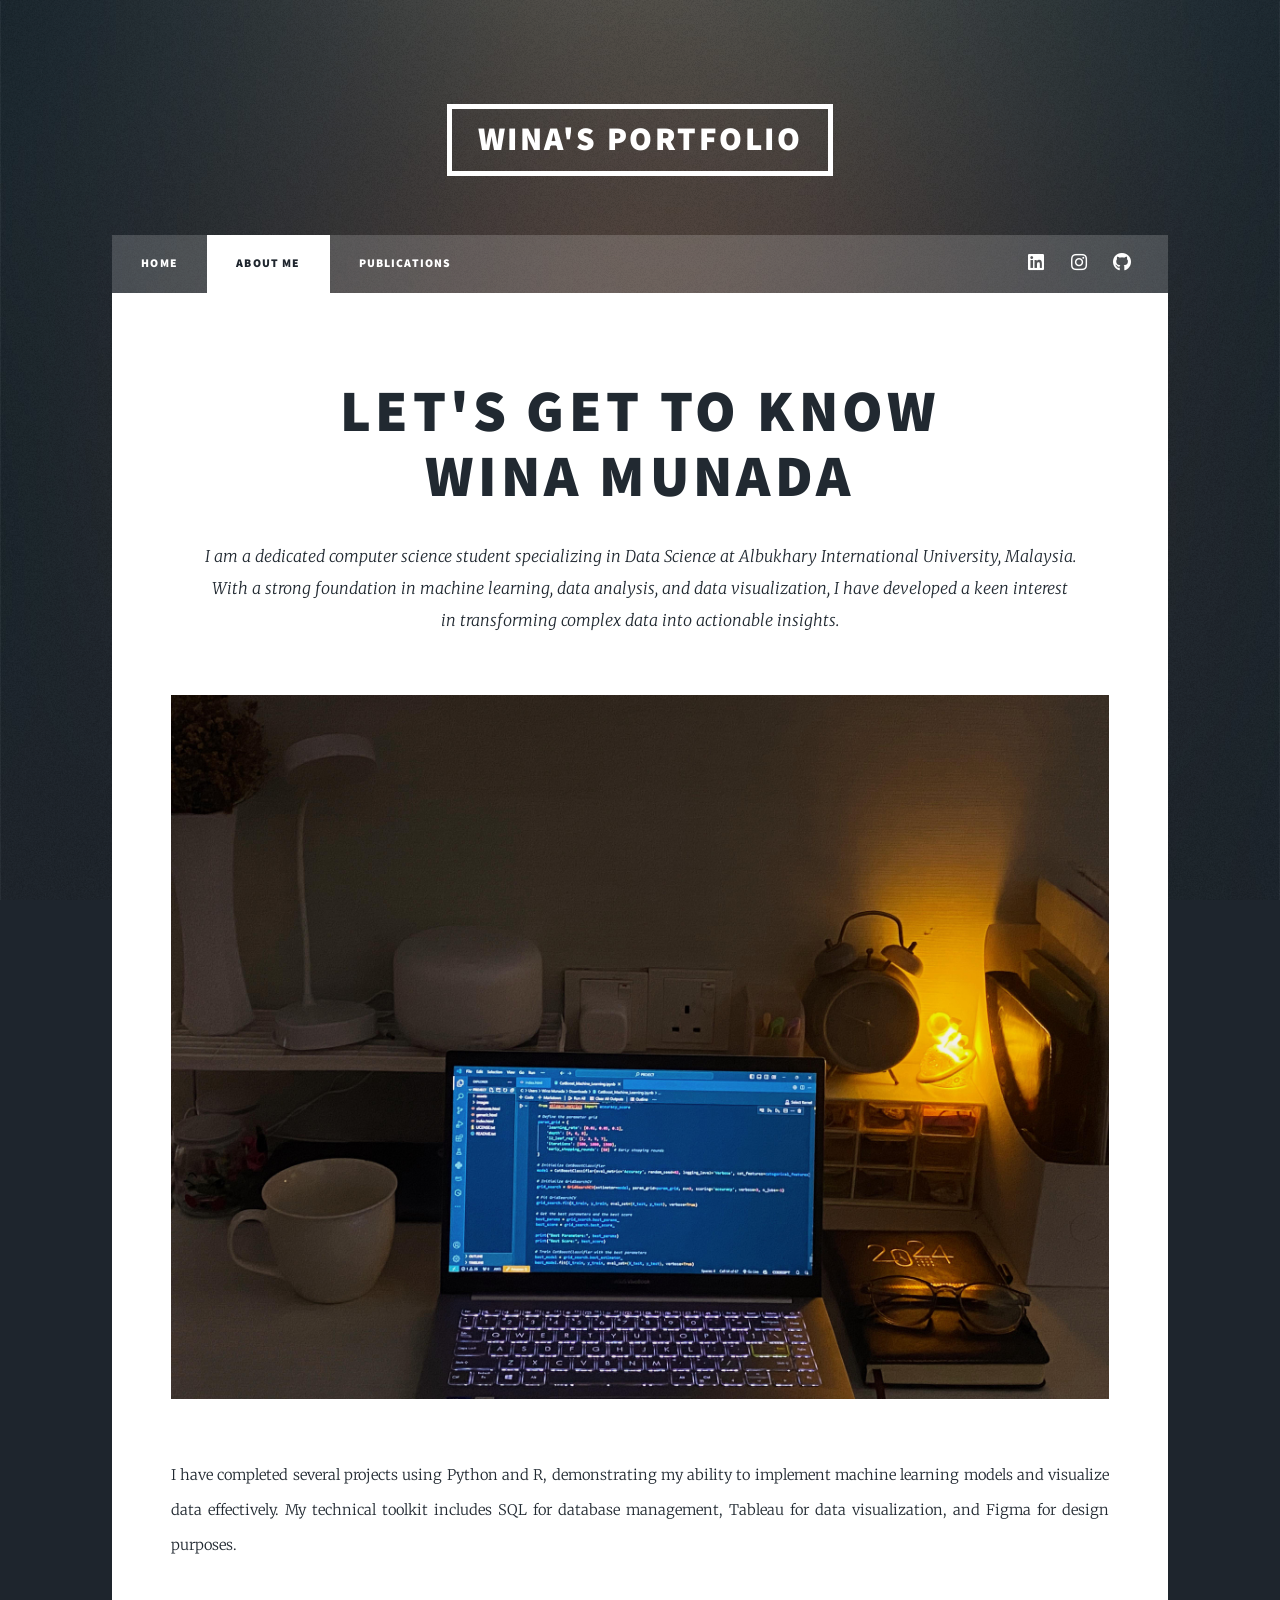
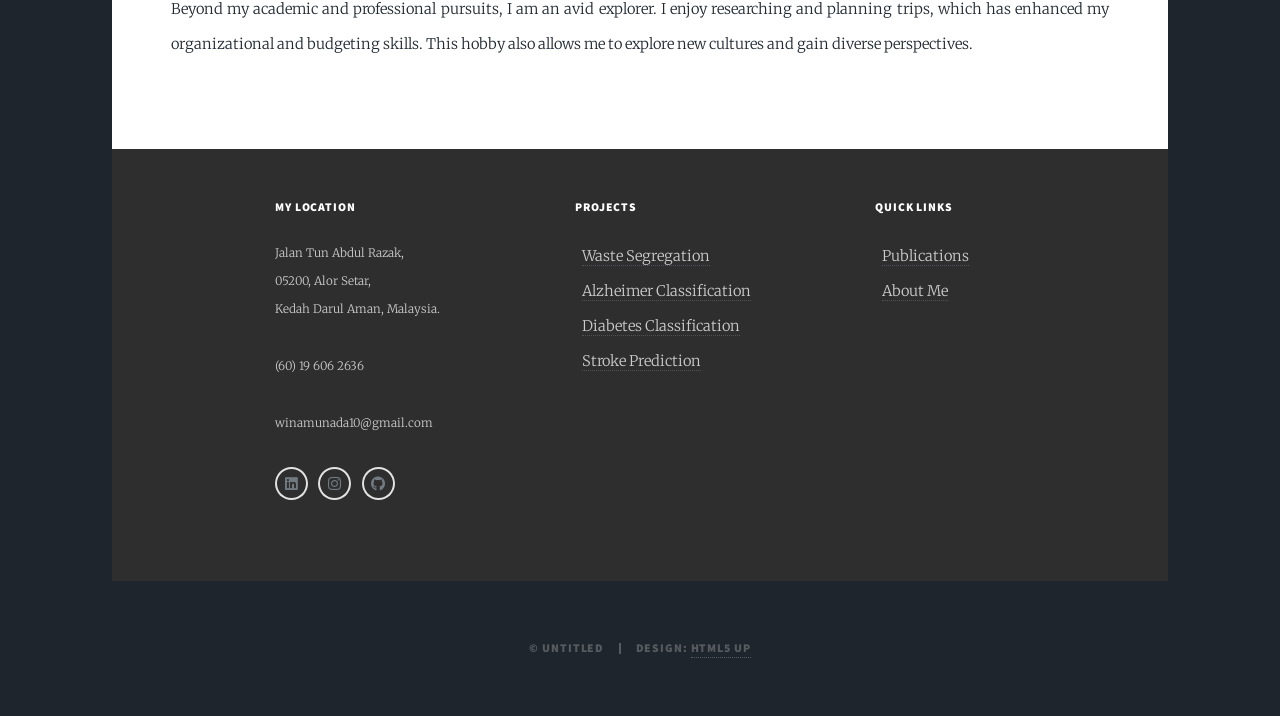
==== about.html @ b32bcfca "Update and rename generic.html to about.html" ====
<!DOCTYPE HTML>
<html>
	<head>
		<title>About Me - Wina's Portfolio</title>
		<meta charset="utf-8" />
		<meta name="viewport" content="width=device-width, initial-scale=1, user-scalable=no" />
		<link rel="stylesheet" href="assets/css/main.css" />
		<noscript><link rel="stylesheet" href="assets/css/noscript.css" /></noscript>
	</head>
	<body class="is-preload">

		<!-- Wrapper -->
			<div id="wrapper">

				<!-- Header -->
					<header id="header">
						<a href="index.html" class="logo">Wina's Portfolio</a>
					</header>

				<!-- Nav -->
					<nav id="nav">
						<ul class="links">
							<li><a href="index.html">Home</a></li>
							<li class="active"><a href="about.html">About Me</a></li>
							<li><a href="publications.html">Publications</a></li>
						</ul>
						<ul class="icons">
							<li><a href="https://www.linkedin.com/in/wina-munada/" class="icon brands fa-linkedin"><span class="label">LinkedIn</span></a></li>
							<li><a href="instagram.com/wina_munada" class="icon brands fa-instagram"><span class="label">Instagram</span></a></li>
							<li><a href="https://github.com/winamunada" class="icon brands fa-github"><span class="label">GitHub</span></a></li>
						</ul>
					</nav>

				<!-- Main -->
					<div id="main">

						<!-- Post -->
							<section class="post">
								<header class="major">
									<h1>Let's get to know<br />
									Wina Munada</h1>
									<p>I am a dedicated computer science student specializing in Data Science at Albukhary International University, Malaysia.<br />
										With a strong foundation in machine learning, data analysis, and data visualization, I have developed a keen interest <br />
										in transforming complex data into actionable insights.</p>
								</header>
								<div class="image main"><img src="images/pic01.jpg" alt="" /></div>
								<p>I have completed several projects using Python and R, demonstrating my ability to implement machine learning models and visualize data effectively. My technical toolkit includes SQL for database management, Tableau for data visualization, and Figma for design purposes.</p>
								<p>Beyond my academic and professional pursuits, I am an avid explorer. I enjoy researching and planning trips, which has enhanced my organizational and budgeting skills. This hobby also allows me to explore new cultures and gain diverse perspectives.</p>
							</section>

					</div>

				<!-- Footer -->
				<footer id="footer" style="background-color: #2E2E2E; color: #ccc; padding: 40px 20px;">
					<div style="display: flex; justify-content: space-between; flex-wrap: wrap; max-width: 1200px; margin: 0 auto;">
				
						<!-- Left Column -->
						<div style="flex: 1; min-width: 300px; padding: 10px;">
							<h3 style="color: #fff;">My Location</h3>
							<p>Jalan Tun Abdul Razak,<br>
							05200, Alor Setar,<br>
							Kedah Darul Aman, Malaysia.</p>
							<p><span style="display: flex; align-items: center;">(60) 19 606 2636</span></p>
							<p><span style="display: flex; align-items: center;">winamunada10@gmail.com</span></p>
							<div style="display: flex; gap: 10px; margin-top: 10px;">
								<ul class="icons alt">
									<li><a href="https://www.linkedin.com/in/wina-munada/" class="icon brands alt fa-linkedin"><span class="label">Facebook</span></a></li>
									<li><a href="https://instagram.com/wina_munada" class="icon brands alt fa-instagram"><span class="label">Instagram</span></a></li>
									<li><a href="https://github.com/winamunada" class="icon brands alt fa-github"><span class="label">GitHub</span></a></li>
								</ul>
							</div>
						</div>
				
						<!-- Middle Column -->
						<div style="flex: 1; min-width: 300px; padding: 10px;">
							<h3 style="color: #fff;">projects</h3>
							<ul style="list-style: none; padding: 0; margin: 0;">
								<li><a href="https://github.com/wnmnd/Waste-Segregation-Using-CNN" style="color: #ccc; text-decoration: none;">Waste Segregation</a></li>
								<li><a href="https://github.com/wnmnd/MRI-alzheimer-classification" style="color: #ccc; text-decoration: none;">Alzheimer Classification</a></li>
								<li><a href="https://github.com/wnmnd/diabetes-prediction-webapp" style="color: #ccc; text-decoration: none;">Diabetes Classification</a></li>
								<li><a href="https://github.com/winamunada/stroke-prediction/" style="color: #ccc; text-decoration: none;">Stroke Prediction</a></li>
							</ul>
						</div>
				
						<!-- Right Column -->
						<div style="flex: 1; min-width: 150px; padding: 10px;">
							<h3 style="color: #fff;">Quick Links</h3>
							<ul style="list-style: none; padding: 0; margin: 0;">
								<li><a href="publications.html" style="color: #ccc; text-decoration: none;">Publications</a></li>
								<li><a href="about.html" style="color: #ccc; text-decoration: none;">About Me</a></li>
							</ul>
						</div>
				
					</div>
				</footer>


				<!-- Copyright -->
					<div id="copyright">
						<ul><li>&copy; Untitled</li><li>Design: <a href="https://html5up.net">HTML5 UP</a></li></ul>
					</div>

			</div>

		<!-- Scripts -->
			<script src="assets/js/jquery.min.js"></script>
			<script src="assets/js/jquery.scrollex.min.js"></script>
			<script src="assets/js/jquery.scrolly.min.js"></script>
			<script src="assets/js/browser.min.js"></script>
			<script src="assets/js/breakpoints.min.js"></script>
			<script src="assets/js/util.js"></script>
			<script src="assets/js/main.js"></script>

	</body>
</html>
---- assets/css/main.css ----
@import url(fontawesome-all.min.css);
@import url("https://fonts.googleapis.com/css?family=Merriweather:300,700,300italic,700italic|Source+Sans+Pro:900");

/*
	Massively by HTML5 UP
	html5up.net | @ajlkn
	Free for personal and commercial use under the CCA 3.0 license (html5up.net/license)
*/

html, body, div, span, applet, object,
iframe, h1, h2, h3, h4, h5, h6, p, blockquote,
pre, a, abbr, acronym, address, big, cite,
code, del, dfn, em, img, ins, kbd, q, s, samp,
small, strike, strong, sub, sup, tt, var, b,
u, i, center, dl, dt, dd, ol, ul, li, fieldset,
form, label, legend, table, caption, tbody,
tfoot, thead, tr, th, td, article, aside,
canvas, details, embed, figure, figcaption,
footer, header, hgroup, menu, nav, output, ruby,
section, summary, time, mark, audio, video {
	margin: 0;
	padding: 0;
	border: 0;
	font-size: 100%;
	font: inherit;
	vertical-align: baseline;}

article, aside, details, figcaption, figure,
footer, header, hgroup, menu, nav, section {
	display: block;}

body {
	line-height: 1;
}

ol, ul {
	list-style: none;
}

blockquote, q {
	quotes: none;
}

	blockquote:before, blockquote:after, q:before, q:after {
		content: '';
		content: none;
	}

table {
	border-collapse: collapse;
	border-spacing: 0;
}

body {
	-webkit-text-size-adjust: none;
}

mark {
	background-color: transparent;
	color: inherit;
}

input::-moz-focus-inner {
	border: 0;
	padding: 0;
}

input, select, textarea {
	-moz-appearance: none;
	-webkit-appearance: none;
	-ms-appearance: none;
	appearance: none;
}

/* Basic */

	@-ms-viewport {
		width: device-width;
	}

	body {
		-ms-overflow-style: scrollbar;
	}

	@media screen and (max-width: 480px) {

		html, body {
			min-width: 320px;
		}

	}

	html {
		box-sizing: border-box;
	}

	*, *:before, *:after {
		box-sizing: inherit;
	}

	body {
		background-color: #1e252d;
	}

		body.is-preload *, body.is-preload *:before, body.is-preload *:after {
			-moz-animation: none !important;
			-webkit-animation: none !important;
			-ms-animation: none !important;
			animation: none !important;
			-moz-transition: none !important;
			-webkit-transition: none !important;
			-ms-transition: none !important;
			transition: none !important;
		}

/* Type */

	html {
		font-size: 16pt;
	}

		@media screen and (max-width: 1680px) {

			html {
				font-size: 12pt;
			}

		}

		@media screen and (max-width: 1280px) {

			html {
				font-size: 11pt;
			}

		}

		@media screen and (max-width: 360px) {

			html {
				font-size: 10pt;
			}

		}

	body {
		color: #212931;
	}

	body, input, select, textarea {
		font-family: "Merriweather", Georgia, serif;
		font-weight: 300;
		font-size: 1rem;
		line-height: 2.375;
	}

	a {
		-moz-transition: color 0.2s ease-in-out, background-color 0.2s ease-in-out, border-color 0.2s ease-in-out, box-shadow 0.2s ease-in-out;
		-webkit-transition: color 0.2s ease-in-out, background-color 0.2s ease-in-out, border-color 0.2s ease-in-out, box-shadow 0.2s ease-in-out;
		-ms-transition: color 0.2s ease-in-out, background-color 0.2s ease-in-out, border-color 0.2s ease-in-out, box-shadow 0.2s ease-in-out;
		transition: color 0.2s ease-in-out, background-color 0.2s ease-in-out, border-color 0.2s ease-in-out, box-shadow 0.2s ease-in-out;
		border-bottom: dotted 1px;
		text-decoration: none;
	}

		a:hover {
			border-bottom-color: transparent;
		}

	strong, b {
		font-weight: 600;
	}

	em, i {
		font-style: italic;
	}

	p {
		text-align: justify;
		margin: 0 0 2rem 0;
	}

	h1, h2, h3, h4, h5, h6 {
		font-family: "Source Sans Pro", Helvetica, sans-serif;
		font-weight: 900;
		line-height: 1.5;
		letter-spacing: 0.075em;
		text-transform: uppercase;
		margin: 0 0 1rem 0;
	}

		h1 a, h2 a, h3 a, h4 a, h5 a, h6 a {
			border-bottom: 0;
			color: inherit;
			text-decoration: none;
		}

	h1 {
		font-size: 4rem;
		line-height: 1.1;
		margin: 0 0 2rem 0;
	}

	h2 {
		font-size: 1.75rem;
		line-height: 1.3;
		margin: 0 0 1.5rem 0;
	}

	h3 {
		font-size: 1.25rem;
		margin: 0 0 1.5rem 0;
	}

	h4 {
		font-size: 1rem;
	}

	h5 {
		font-size: 0.9rem;
	}

	h6 {
		font-size: 0.8rem;
	}

	sub {
		font-size: 0.8rem;
		position: relative;
		top: 0.5rem;
	}

	sup {
		font-size: 0.8rem;
		position: relative;
		top: -0.5rem;
	}

	blockquote {
		border-left: solid 4px;
		font-style: italic;
		margin: 0 0 2rem 0;
		padding: 0.5rem 0 0.5rem 2rem;
	}

	code {
		border: solid 2px;
		font-family: "Courier New", monospace;
		font-size: 0.9rem;
		margin: 0 0.25rem;
		padding: 0.25rem 0.65rem;
	}

	pre {
		-webkit-overflow-scrolling: touch;
		font-family: "Courier New", monospace;
		font-size: 0.9rem;
		margin: 0 0 2rem 0;
	}

		pre code {
			display: block;
			line-height: 1.75;
			padding: 1rem 1.5rem;
			overflow-x: auto;
		}

	hr {
		border: 0;
		border-bottom: solid 2px;
		margin: 3rem 0;
	}

		hr.major {
			margin: 5rem 0;
		}

	.align-left {
		text-align: left;
	}

	.align-center {
		text-align: center;
	}

	.align-right {
		text-align: right;
	}

	input, select, textarea {
		color: #212931;
	}

	a {
		color: #212931;
		border-bottom-color: rgba(33, 41, 49, 0.5);
	}

		a:hover {
			border-bottom-color: transparent;
			color: #18bfef !important;
		}

	strong, b {
		color: #212931;
	}

	h1, h2, h3, h4, h5, h6 {
		color: #212931;
	}

	blockquote {
		border-left-color: #eeeeee;
	}

	code {
		background: rgba(220, 220, 220, 0.25);
		border-color: #eeeeee;
	}

	hr {
		border-bottom-color: #eeeeee;
	}

/* Row */

	.row {
		display: flex;
		flex-wrap: wrap;
		box-sizing: border-box;
		align-items: stretch;
	}

		.row > * {
			box-sizing: border-box;
		}

		.row.gtr-uniform > * > :last-child {
			margin-bottom: 0;
		}

		.row.aln-left {
			justify-content: flex-start;
		}

		.row.aln-center {
			justify-content: center;
		}

		.row.aln-right {
			justify-content: flex-end;
		}

		.row.aln-top {
			align-items: flex-start;
		}

		.row.aln-middle {
			align-items: center;
		}

		.row.aln-bottom {
			align-items: flex-end;
		}

		.row > .imp {
			order: -1;
		}

		.row > .col-1 {
			width: 8.33333%;
		}

		.row > .off-1 {
			margin-left: 8.33333%;
		}

		.row > .col-2 {
			width: 16.66667%;
		}

		.row > .off-2 {
			margin-left: 16.66667%;
		}

		.row > .col-3 {
			width: 25%;
		}

		.row > .off-3 {
			margin-left: 25%;
		}

		.row > .col-4 {
			width: 33.33333%;
		}

		.row > .off-4 {
			margin-left: 33.33333%;
		}

		.row > .col-5 {
			width: 41.66667%;
		}

		.row > .off-5 {
			margin-left: 41.66667%;
		}

		.row > .col-6 {
			width: 50%;
		}

		.row > .off-6 {
			margin-left: 50%;
		}

		.row > .col-7 {
			width: 58.33333%;
		}

		.row > .off-7 {
			margin-left: 58.33333%;
		}

		.row > .col-8 {
			width: 66.66667%;
		}

		.row > .off-8 {
			margin-left: 66.66667%;
		}

		.row > .col-9 {
			width: 75%;
		}

		.row > .off-9 {
			margin-left: 75%;
		}

		.row > .col-10 {
			width: 83.33333%;
		}

		.row > .off-10 {
			margin-left: 83.33333%;
		}

		.row > .col-11 {
			width: 91.66667%;
		}

		.row > .off-11 {
			margin-left: 91.66667%;
		}

		.row > .col-12 {
			width: 100%;
		}

		.row > .off-12 {
			margin-left: 100%;
		}

		.row.gtr-0 {
			margin-top: 0;
			margin-left: 0rem;
		}

			.row.gtr-0 > * {
				padding: 0 0 0 0rem;
			}

			.row.gtr-0.gtr-uniform {
				margin-top: 0rem;
			}

				.row.gtr-0.gtr-uniform > * {
					padding-top: 0rem;
				}

		.row.gtr-25 {
			margin-top: 0;
			margin-left: -0.375rem;
		}

			.row.gtr-25 > * {
				padding: 0 0 0 0.375rem;
			}

			.row.gtr-25.gtr-uniform {
				margin-top: -0.375rem;
			}

				.row.gtr-25.gtr-uniform > * {
					padding-top: 0.375rem;
				}

		.row.gtr-50 {
			margin-top: 0;
			margin-left: -0.75rem;
		}

			.row.gtr-50 > * {
				padding: 0 0 0 0.75rem;
			}

			.row.gtr-50.gtr-uniform {
				margin-top: -0.75rem;
			}

				.row.gtr-50.gtr-uniform > * {
					padding-top: 0.75rem;
				}

		.row {
			margin-top: 0;
			margin-left: -1.5rem;
		}

			.row > * {
				padding: 0 0 0 1.5rem;
			}

			.row.gtr-uniform {
				margin-top: -1.5rem;
			}

				.row.gtr-uniform > * {
					padding-top: 1.5rem;
				}

		.row.gtr-150 {
			margin-top: 0;
			margin-left: -2.25rem;
		}

			.row.gtr-150 > * {
				padding: 0 0 0 2.25rem;
			}

			.row.gtr-150.gtr-uniform {
				margin-top: -2.25rem;
			}

				.row.gtr-150.gtr-uniform > * {
					padding-top: 2.25rem;
				}

		.row.gtr-200 {
			margin-top: 0;
			margin-left: -3rem;
		}

			.row.gtr-200 > * {
				padding: 0 0 0 3rem;
			}

			.row.gtr-200.gtr-uniform {
				margin-top: -3rem;
			}

				.row.gtr-200.gtr-uniform > * {
					padding-top: 3rem;
				}

		@media screen and (max-width: 1680px) {

			.row {
				display: flex;
				flex-wrap: wrap;
				box-sizing: border-box;
				align-items: stretch;
			}

				.row > * {
					box-sizing: border-box;
				}

				.row.gtr-uniform > * > :last-child {
					margin-bottom: 0;
				}

				.row.aln-left {
					justify-content: flex-start;
				}

				.row.aln-center {
					justify-content: center;
				}

				.row.aln-right {
					justify-content: flex-end;
				}

				.row.aln-top {
					align-items: flex-start;
				}

				.row.aln-middle {
					align-items: center;
				}

				.row.aln-bottom {
					align-items: flex-end;
				}

				.row > .imp-xlarge {
					order: -1;
				}

				.row > .col-1-xlarge {
					width: 8.33333%;
				}

				.row > .off-1-xlarge {
					margin-left: 8.33333%;
				}

				.row > .col-2-xlarge {
					width: 16.66667%;
				}

				.row > .off-2-xlarge {
					margin-left: 16.66667%;
				}

				.row > .col-3-xlarge {
					width: 25%;
				}

				.row > .off-3-xlarge {
					margin-left: 25%;
				}

				.row > .col-4-xlarge {
					width: 33.33333%;
				}

				.row > .off-4-xlarge {
					margin-left: 33.33333%;
				}

				.row > .col-5-xlarge {
					width: 41.66667%;
				}

				.row > .off-5-xlarge {
					margin-left: 41.66667%;
				}

				.row > .col-6-xlarge {
					width: 50%;
				}

				.row > .off-6-xlarge {
					margin-left: 50%;
				}

				.row > .col-7-xlarge {
					width: 58.33333%;
				}

				.row > .off-7-xlarge {
					margin-left: 58.33333%;
				}

				.row > .col-8-xlarge {
					width: 66.66667%;
				}

				.row > .off-8-xlarge {
					margin-left: 66.66667%;
				}

				.row > .col-9-xlarge {
					width: 75%;
				}

				.row > .off-9-xlarge {
					margin-left: 75%;
				}

				.row > .col-10-xlarge {
					width: 83.33333%;
				}

				.row > .off-10-xlarge {
					margin-left: 83.33333%;
				}

				.row > .col-11-xlarge {
					width: 91.66667%;
				}

				.row > .off-11-xlarge {
					margin-left: 91.66667%;
				}

				.row > .col-12-xlarge {
					width: 100%;
				}

				.row > .off-12-xlarge {
					margin-left: 100%;
				}

				.row.gtr-0 {
					margin-top: 0;
					margin-left: 0rem;
				}

					.row.gtr-0 > * {
						padding: 0 0 0 0rem;
					}

					.row.gtr-0.gtr-uniform {
						margin-top: 0rem;
					}

						.row.gtr-0.gtr-uniform > * {
							padding-top: 0rem;
						}

				.row.gtr-25 {
					margin-top: 0;
					margin-left: -0.375rem;
				}

					.row.gtr-25 > * {
						padding: 0 0 0 0.375rem;
					}

					.row.gtr-25.gtr-uniform {
						margin-top: -0.375rem;
					}

						.row.gtr-25.gtr-uniform > * {
							padding-top: 0.375rem;
						}

				.row.gtr-50 {
					margin-top: 0;
					margin-left: -0.75rem;
				}

					.row.gtr-50 > * {
						padding: 0 0 0 0.75rem;
					}

					.row.gtr-50.gtr-uniform {
						margin-top: -0.75rem;
					}

						.row.gtr-50.gtr-uniform > * {
							padding-top: 0.75rem;
						}

				.row {
					margin-top: 0;
					margin-left: -1.5rem;
				}

					.row > * {
						padding: 0 0 0 1.5rem;
					}

					.row.gtr-uniform {
						margin-top: -1.5rem;
					}

						.row.gtr-uniform > * {
							padding-top: 1.5rem;
						}

				.row.gtr-150 {
					margin-top: 0;
					margin-left: -2.25rem;
				}

					.row.gtr-150 > * {
						padding: 0 0 0 2.25rem;
					}

					.row.gtr-150.gtr-uniform {
						margin-top: -2.25rem;
					}

						.row.gtr-150.gtr-uniform > * {
							padding-top: 2.25rem;
						}

				.row.gtr-200 {
					margin-top: 0;
					margin-left: -3rem;
				}

					.row.gtr-200 > * {
						padding: 0 0 0 3rem;
					}

					.row.gtr-200.gtr-uniform {
						margin-top: -3rem;
					}

						.row.gtr-200.gtr-uniform > * {
							padding-top: 3rem;
						}

		}

		@media screen and (max-width: 1280px) {

			.row {
				display: flex;
				flex-wrap: wrap;
				box-sizing: border-box;
				align-items: stretch;
			}

				.row > * {
					box-sizing: border-box;
				}

				.row.gtr-uniform > * > :last-child {
					margin-bottom: 0;
				}

				.row.aln-left {
					justify-content: flex-start;
				}

				.row.aln-center {
					justify-content: center;
				}

				.row.aln-right {
					justify-content: flex-end;
				}

				.row.aln-top {
					align-items: flex-start;
				}

				.row.aln-middle {
					align-items: center;
				}

				.row.aln-bottom {
					align-items: flex-end;
				}

				.row > .imp-large {
					order: -1;
				}

				.row > .col-1-large {
					width: 8.33333%;
				}

				.row > .off-1-large {
					margin-left: 8.33333%;
				}

				.row > .col-2-large {
					width: 16.66667%;
				}

				.row > .off-2-large {
					margin-left: 16.66667%;
				}

				.row > .col-3-large {
					width: 25%;
				}

				.row > .off-3-large {
					margin-left: 25%;
				}

				.row > .col-4-large {
					width: 33.33333%;
				}

				.row > .off-4-large {
					margin-left: 33.33333%;
				}

				.row > .col-5-large {
					width: 41.66667%;
				}

				.row > .off-5-large {
					margin-left: 41.66667%;
				}

				.row > .col-6-large {
					width: 50%;
				}

				.row > .off-6-large {
					margin-left: 50%;
				}

				.row > .col-7-large {
					width: 58.33333%;
				}

				.row > .off-7-large {
					margin-left: 58.33333%;
				}

				.row > .col-8-large {
					width: 66.66667%;
				}

				.row > .off-8-large {
					margin-left: 66.66667%;
				}

				.row > .col-9-large {
					width: 75%;
				}

				.row > .off-9-large {
					margin-left: 75%;
				}

				.row > .col-10-large {
					width: 83.33333%;
				}

				.row > .off-10-large {
					margin-left: 83.33333%;
				}

				.row > .col-11-large {
					width: 91.66667%;
				}

				.row > .off-11-large {
					margin-left: 91.66667%;
				}

				.row > .col-12-large {
					width: 100%;
				}

				.row > .off-12-large {
					margin-left: 100%;
				}

				.row.gtr-0 {
					margin-top: 0;
					margin-left: 0rem;
				}

					.row.gtr-0 > * {
						padding: 0 0 0 0rem;
					}

					.row.gtr-0.gtr-uniform {
						margin-top: 0rem;
					}

						.row.gtr-0.gtr-uniform > * {
							padding-top: 0rem;
						}

				.row.gtr-25 {
					margin-top: 0;
					margin-left: -0.375rem;
				}

					.row.gtr-25 > * {
						padding: 0 0 0 0.375rem;
					}

					.row.gtr-25.gtr-uniform {
						margin-top: -0.375rem;
					}

						.row.gtr-25.gtr-uniform > * {
							padding-top: 0.375rem;
						}

				.row.gtr-50 {
					margin-top: 0;
					margin-left: -0.75rem;
				}

					.row.gtr-50 > * {
						padding: 0 0 0 0.75rem;
					}

					.row.gtr-50.gtr-uniform {
						margin-top: -0.75rem;
					}

						.row.gtr-50.gtr-uniform > * {
							padding-top: 0.75rem;
						}

				.row {
					margin-top: 0;
					margin-left: -1.5rem;
				}

					.row > * {
						padding: 0 0 0 1.5rem;
					}

					.row.gtr-uniform {
						margin-top: -1.5rem;
					}

						.row.gtr-uniform > * {
							padding-top: 1.5rem;
						}

				.row.gtr-150 {
					margin-top: 0;
					margin-left: -2.25rem;
				}

					.row.gtr-150 > * {
						padding: 0 0 0 2.25rem;
					}

					.row.gtr-150.gtr-uniform {
						margin-top: -2.25rem;
					}

						.row.gtr-150.gtr-uniform > * {
							padding-top: 2.25rem;
						}

				.row.gtr-200 {
					margin-top: 0;
					margin-left: -3rem;
				}

					.row.gtr-200 > * {
						padding: 0 0 0 3rem;
					}

					.row.gtr-200.gtr-uniform {
						margin-top: -3rem;
					}

						.row.gtr-200.gtr-uniform > * {
							padding-top: 3rem;
						}

		}

		@media screen and (max-width: 980px) {

			.row {
				display: flex;
				flex-wrap: wrap;
				box-sizing: border-box;
				align-items: stretch;
			}

				.row > * {
					box-sizing: border-box;
				}

				.row.gtr-uniform > * > :last-child {
					margin-bottom: 0;
				}

				.row.aln-left {
					justify-content: flex-start;
				}

				.row.aln-center {
					justify-content: center;
				}

				.row.aln-right {
					justify-content: flex-end;
				}

				.row.aln-top {
					align-items: flex-start;
				}

				.row.aln-middle {
					align-items: center;
				}

				.row.aln-bottom {
					align-items: flex-end;
				}

				.row > .imp-medium {
					order: -1;
				}

				.row > .col-1-medium {
					width: 8.33333%;
				}

				.row > .off-1-medium {
					margin-left: 8.33333%;
				}

				.row > .col-2-medium {
					width: 16.66667%;
				}

				.row > .off-2-medium {
					margin-left: 16.66667%;
				}

				.row > .col-3-medium {
					width: 25%;
				}

				.row > .off-3-medium {
					margin-left: 25%;
				}

				.row > .col-4-medium {
					width: 33.33333%;
				}

				.row > .off-4-medium {
					margin-left: 33.33333%;
				}

				.row > .col-5-medium {
					width: 41.66667%;
				}

				.row > .off-5-medium {
					margin-left: 41.66667%;
				}

				.row > .col-6-medium {
					width: 50%;
				}

				.row > .off-6-medium {
					margin-left: 50%;
				}

				.row > .col-7-medium {
					width: 58.33333%;
				}

				.row > .off-7-medium {
					margin-left: 58.33333%;
				}

				.row > .col-8-medium {
					width: 66.66667%;
				}

				.row > .off-8-medium {
					margin-left: 66.66667%;
				}

				.row > .col-9-medium {
					width: 75%;
				}

				.row > .off-9-medium {
					margin-left: 75%;
				}

				.row > .col-10-medium {
					width: 83.33333%;
				}

				.row > .off-10-medium {
					margin-left: 83.33333%;
				}

				.row > .col-11-medium {
					width: 91.66667%;
				}

				.row > .off-11-medium {
					margin-left: 91.66667%;
				}

				.row > .col-12-medium {
					width: 100%;
				}

				.row > .off-12-medium {
					margin-left: 100%;
				}

				.row.gtr-0 {
					margin-top: 0;
					margin-left: 0rem;
				}

					.row.gtr-0 > * {
						padding: 0 0 0 0rem;
					}

					.row.gtr-0.gtr-uniform {
						margin-top: 0rem;
					}

						.row.gtr-0.gtr-uniform > * {
							padding-top: 0rem;
						}

				.row.gtr-25 {
					margin-top: 0;
					margin-left: -0.375rem;
				}

					.row.gtr-25 > * {
						padding: 0 0 0 0.375rem;
					}

					.row.gtr-25.gtr-uniform {
						margin-top: -0.375rem;
					}

						.row.gtr-25.gtr-uniform > * {
							padding-top: 0.375rem;
						}

				.row.gtr-50 {
					margin-top: 0;
					margin-left: -0.75rem;
				}

					.row.gtr-50 > * {
						padding: 0 0 0 0.75rem;
					}

					.row.gtr-50.gtr-uniform {
						margin-top: -0.75rem;
					}

						.row.gtr-50.gtr-uniform > * {
							padding-top: 0.75rem;
						}

				.row {
					margin-top: 0;
					margin-left: -1.5rem;
				}

					.row > * {
						padding: 0 0 0 1.5rem;
					}

					.row.gtr-uniform {
						margin-top: -1.5rem;
					}

						.row.gtr-uniform > * {
							padding-top: 1.5rem;
						}

				.row.gtr-150 {
					margin-top: 0;
					margin-left: -2.25rem;
				}

					.row.gtr-150 > * {
						padding: 0 0 0 2.25rem;
					}

					.row.gtr-150.gtr-uniform {
						margin-top: -2.25rem;
					}

						.row.gtr-150.gtr-uniform > * {
							padding-top: 2.25rem;
						}

				.row.gtr-200 {
					margin-top: 0;
					margin-left: -3rem;
				}

					.row.gtr-200 > * {
						padding: 0 0 0 3rem;
					}

					.row.gtr-200.gtr-uniform {
						margin-top: -3rem;
					}

						.row.gtr-200.gtr-uniform > * {
							padding-top: 3rem;
						}

		}

		@media screen and (max-width: 736px) {

			.row {
				display: flex;
				flex-wrap: wrap;
				box-sizing: border-box;
				align-items: stretch;
			}

				.row > * {
					box-sizing: border-box;
				}

				.row.gtr-uniform > * > :last-child {
					margin-bottom: 0;
				}

				.row.aln-left {
					justify-content: flex-start;
				}

				.row.aln-center {
					justify-content: center;
				}

				.row.aln-right {
					justify-content: flex-end;
				}

				.row.aln-top {
					align-items: flex-start;
				}

				.row.aln-middle {
					align-items: center;
				}

				.row.aln-bottom {
					align-items: flex-end;
				}

				.row > .imp-small {
					order: -1;
				}

				.row > .col-1-small {
					width: 8.33333%;
				}

				.row > .off-1-small {
					margin-left: 8.33333%;
				}

				.row > .col-2-small {
					width: 16.66667%;
				}

				.row > .off-2-small {
					margin-left: 16.66667%;
				}

				.row > .col-3-small {
					width: 25%;
				}

				.row > .off-3-small {
					margin-left: 25%;
				}

				.row > .col-4-small {
					width: 33.33333%;
				}

				.row > .off-4-small {
					margin-left: 33.33333%;
				}

				.row > .col-5-small {
					width: 41.66667%;
				}

				.row > .off-5-small {
					margin-left: 41.66667%;
				}

				.row > .col-6-small {
					width: 50%;
				}

				.row > .off-6-small {
					margin-left: 50%;
				}

				.row > .col-7-small {
					width: 58.33333%;
				}

				.row > .off-7-small {
					margin-left: 58.33333%;
				}

				.row > .col-8-small {
					width: 66.66667%;
				}

				.row > .off-8-small {
					margin-left: 66.66667%;
				}

				.row > .col-9-small {
					width: 75%;
				}

				.row > .off-9-small {
					margin-left: 75%;
				}

				.row > .col-10-small {
					width: 83.33333%;
				}

				.row > .off-10-small {
					margin-left: 83.33333%;
				}

				.row > .col-11-small {
					width: 91.66667%;
				}

				.row > .off-11-small {
					margin-left: 91.66667%;
				}

				.row > .col-12-small {
					width: 100%;
				}

				.row > .off-12-small {
					margin-left: 100%;
				}

				.row.gtr-0 {
					margin-top: 0;
					margin-left: 0rem;
				}

					.row.gtr-0 > * {
						padding: 0 0 0 0rem;
					}

					.row.gtr-0.gtr-uniform {
						margin-top: 0rem;
					}

						.row.gtr-0.gtr-uniform > * {
							padding-top: 0rem;
						}

				.row.gtr-25 {
					margin-top: 0;
					margin-left: -0.375rem;
				}

					.row.gtr-25 > * {
						padding: 0 0 0 0.375rem;
					}

					.row.gtr-25.gtr-uniform {
						margin-top: -0.375rem;
					}

						.row.gtr-25.gtr-uniform > * {
							padding-top: 0.375rem;
						}

				.row.gtr-50 {
					margin-top: 0;
					margin-left: -0.75rem;
				}

					.row.gtr-50 > * {
						padding: 0 0 0 0.75rem;
					}

					.row.gtr-50.gtr-uniform {
						margin-top: -0.75rem;
					}

						.row.gtr-50.gtr-uniform > * {
							padding-top: 0.75rem;
						}

				.row {
					margin-top: 0;
					margin-left: -1.5rem;
				}

					.row > * {
						padding: 0 0 0 1.5rem;
					}

					.row.gtr-uniform {
						margin-top: -1.5rem;
					}

						.row.gtr-uniform > * {
							padding-top: 1.5rem;
						}

				.row.gtr-150 {
					margin-top: 0;
					margin-left: -2.25rem;
				}

					.row.gtr-150 > * {
						padding: 0 0 0 2.25rem;
					}

					.row.gtr-150.gtr-uniform {
						margin-top: -2.25rem;
					}

						.row.gtr-150.gtr-uniform > * {
							padding-top: 2.25rem;
						}

				.row.gtr-200 {
					margin-top: 0;
					margin-left: -3rem;
				}

					.row.gtr-200 > * {
						padding: 0 0 0 3rem;
					}

					.row.gtr-200.gtr-uniform {
						margin-top: -3rem;
					}

						.row.gtr-200.gtr-uniform > * {
							padding-top: 3rem;
						}

		}

		@media screen and (max-width: 480px) {

			.row {
				display: flex;
				flex-wrap: wrap;
				box-sizing: border-box;
				align-items: stretch;
			}

				.row > * {
					box-sizing: border-box;
				}

				.row.gtr-uniform > * > :last-child {
					margin-bottom: 0;
				}

				.row.aln-left {
					justify-content: flex-start;
				}

				.row.aln-center {
					justify-content: center;
				}

				.row.aln-right {
					justify-content: flex-end;
				}

				.row.aln-top {
					align-items: flex-start;
				}

				.row.aln-middle {
					align-items: center;
				}

				.row.aln-bottom {
					align-items: flex-end;
				}

				.row > .imp-xsmall {
					order: -1;
				}

				.row > .col-1-xsmall {
					width: 8.33333%;
				}

				.row > .off-1-xsmall {
					margin-left: 8.33333%;
				}

				.row > .col-2-xsmall {
					width: 16.66667%;
				}

				.row > .off-2-xsmall {
					margin-left: 16.66667%;
				}

				.row > .col-3-xsmall {
					width: 25%;
				}

				.row > .off-3-xsmall {
					margin-left: 25%;
				}

				.row > .col-4-xsmall {
					width: 33.33333%;
				}

				.row > .off-4-xsmall {
					margin-left: 33.33333%;
				}

				.row > .col-5-xsmall {
					width: 41.66667%;
				}

				.row > .off-5-xsmall {
					margin-left: 41.66667%;
				}

				.row > .col-6-xsmall {
					width: 50%;
				}

				.row > .off-6-xsmall {
					margin-left: 50%;
				}

				.row > .col-7-xsmall {
					width: 58.33333%;
				}

				.row > .off-7-xsmall {
					margin-left: 58.33333%;
				}

				.row > .col-8-xsmall {
					width: 66.66667%;
				}

				.row > .off-8-xsmall {
					margin-left: 66.66667%;
				}

				.row > .col-9-xsmall {
					width: 75%;
				}

				.row > .off-9-xsmall {
					margin-left: 75%;
				}

				.row > .col-10-xsmall {
					width: 83.33333%;
				}

				.row > .off-10-xsmall {
					margin-left: 83.33333%;
				}

				.row > .col-11-xsmall {
					width: 91.66667%;
				}

				.row > .off-11-xsmall {
					margin-left: 91.66667%;
				}

				.row > .col-12-xsmall {
					width: 100%;
				}

				.row > .off-12-xsmall {
					margin-left: 100%;
				}

				.row.gtr-0 {
					margin-top: 0;
					margin-left: 0rem;
				}

					.row.gtr-0 > * {
						padding: 0 0 0 0rem;
					}

					.row.gtr-0.gtr-uniform {
						margin-top: 0rem;
					}

						.row.gtr-0.gtr-uniform > * {
							padding-top: 0rem;
						}

				.row.gtr-25 {
					margin-top: 0;
					margin-left: -0.375rem;
				}

					.row.gtr-25 > * {
						padding: 0 0 0 0.375rem;
					}

					.row.gtr-25.gtr-uniform {
						margin-top: -0.375rem;
					}

						.row.gtr-25.gtr-uniform > * {
							padding-top: 0.375rem;
						}

				.row.gtr-50 {
					margin-top: 0;
					margin-left: -0.75rem;
				}

					.row.gtr-50 > * {
						padding: 0 0 0 0.75rem;
					}

					.row.gtr-50.gtr-uniform {
						margin-top: -0.75rem;
					}

						.row.gtr-50.gtr-uniform > * {
							padding-top: 0.75rem;
						}

				.row {
					margin-top: 0;
					margin-left: -1.5rem;
				}

					.row > * {
						padding: 0 0 0 1.5rem;
					}

					.row.gtr-uniform {
						margin-top: -1.5rem;
					}

						.row.gtr-uniform > * {
							padding-top: 1.5rem;
						}

				.row.gtr-150 {
					margin-top: 0;
					margin-left: -2.25rem;
				}

					.row.gtr-150 > * {
						padding: 0 0 0 2.25rem;
					}

					.row.gtr-150.gtr-uniform {
						margin-top: -2.25rem;
					}

						.row.gtr-150.gtr-uniform > * {
							padding-top: 2.25rem;
						}

				.row.gtr-200 {
					margin-top: 0;
					margin-left: -3rem;
				}

					.row.gtr-200 > * {
						padding: 0 0 0 3rem;
					}

					.row.gtr-200.gtr-uniform {
						margin-top: -3rem;
					}

						.row.gtr-200.gtr-uniform > * {
							padding-top: 3rem;
						}

		}

		@media screen and (max-width: 360px) {

			.row {
				display: flex;
				flex-wrap: wrap;
				box-sizing: border-box;
				align-items: stretch;
			}

				.row > * {
					box-sizing: border-box;
				}

				.row.gtr-uniform > * > :last-child {
					margin-bottom: 0;
				}

				.row.aln-left {
					justify-content: flex-start;
				}

				.row.aln-center {
					justify-content: center;
				}

				.row.aln-right {
					justify-content: flex-end;
				}

				.row.aln-top {
					align-items: flex-start;
				}

				.row.aln-middle {
					align-items: center;
				}

				.row.aln-bottom {
					align-items: flex-end;
				}

				.row > .imp-xxsmall {
					order: -1;
				}

				.row > .col-1-xxsmall {
					width: 8.33333%;
				}

				.row > .off-1-xxsmall {
					margin-left: 8.33333%;
				}

				.row > .col-2-xxsmall {
					width: 16.66667%;
				}

				.row > .off-2-xxsmall {
					margin-left: 16.66667%;
				}

				.row > .col-3-xxsmall {
					width: 25%;
				}

				.row > .off-3-xxsmall {
					margin-left: 25%;
				}

				.row > .col-4-xxsmall {
					width: 33.33333%;
				}

				.row > .off-4-xxsmall {
					margin-left: 33.33333%;
				}

				.row > .col-5-xxsmall {
					width: 41.66667%;
				}

				.row > .off-5-xxsmall {
					margin-left: 41.66667%;
				}

				.row > .col-6-xxsmall {
					width: 50%;
				}

				.row > .off-6-xxsmall {
					margin-left: 50%;
				}

				.row > .col-7-xxsmall {
					width: 58.33333%;
				}

				.row > .off-7-xxsmall {
					margin-left: 58.33333%;
				}

				.row > .col-8-xxsmall {
					width: 66.66667%;
				}

				.row > .off-8-xxsmall {
					margin-left: 66.66667%;
				}

				.row > .col-9-xxsmall {
					width: 75%;
				}

				.row > .off-9-xxsmall {
					margin-left: 75%;
				}

				.row > .col-10-xxsmall {
					width: 83.33333%;
				}

				.row > .off-10-xxsmall {
					margin-left: 83.33333%;
				}

				.row > .col-11-xxsmall {
					width: 91.66667%;
				}

				.row > .off-11-xxsmall {
					margin-left: 91.66667%;
				}

				.row > .col-12-xxsmall {
					width: 100%;
				}

				.row > .off-12-xxsmall {
					margin-left: 100%;
				}

				.row.gtr-0 {
					margin-top: 0;
					margin-left: 0rem;
				}

					.row.gtr-0 > * {
						padding: 0 0 0 0rem;
					}

					.row.gtr-0.gtr-uniform {
						margin-top: 0rem;
					}

						.row.gtr-0.gtr-uniform > * {
							padding-top: 0rem;
						}

				.row.gtr-25 {
					margin-top: 0;
					margin-left: -0.375rem;
				}

					.row.gtr-25 > * {
						padding: 0 0 0 0.375rem;
					}

					.row.gtr-25.gtr-uniform {
						margin-top: -0.375rem;
					}

						.row.gtr-25.gtr-uniform > * {
							padding-top: 0.375rem;
						}

				.row.gtr-50 {
					margin-top: 0;
					margin-left: -0.75rem;
				}

					.row.gtr-50 > * {
						padding: 0 0 0 0.75rem;
					}

					.row.gtr-50.gtr-uniform {
						margin-top: -0.75rem;
					}

						.row.gtr-50.gtr-uniform > * {
							padding-top: 0.75rem;
						}

				.row {
					margin-top: 0;
					margin-left: -1.5rem;
				}

					.row > * {
						padding: 0 0 0 1.5rem;
					}

					.row.gtr-uniform {
						margin-top: -1.5rem;
					}

						.row.gtr-uniform > * {
							padding-top: 1.5rem;
						}

				.row.gtr-150 {
					margin-top: 0;
					margin-left: -2.25rem;
				}

					.row.gtr-150 > * {
						padding: 0 0 0 2.25rem;
					}

					.row.gtr-150.gtr-uniform {
						margin-top: -2.25rem;
					}

						.row.gtr-150.gtr-uniform > * {
							padding-top: 2.25rem;
						}

				.row.gtr-200 {
					margin-top: 0;
					margin-left: -3rem;
				}

					.row.gtr-200 > * {
						padding: 0 0 0 3rem;
					}

					.row.gtr-200.gtr-uniform {
						margin-top: -3rem;
					}

						.row.gtr-200.gtr-uniform > * {
							padding-top: 3rem;
						}

		}

/* Box */

	.box {
		border: solid 2px;
		margin-bottom: 2rem;
		padding: 1.5rem;
	}

		.box > :last-child,
		.box > :last-child > :last-child,
		.box > :last-child > :last-child > :last-child {
			margin-bottom: 0;
		}

		.box.alt {
			border: 0;
			border-radius: 0;
			padding: 0;
		}

	.box {
		border-color: #eeeeee;
	}

/* Button */

	input[type="submit"],
	input[type="reset"],
	input[type="button"],
	button,
	.button {
		-moz-appearance: none;
		-webkit-appearance: none;
		-ms-appearance: none;
		appearance: none;
		-moz-transition: background-color 0.2s ease-in-out, box-shadow 0.2s ease-in-out, color 0.2s ease-in-out;
		-webkit-transition: background-color 0.2s ease-in-out, box-shadow 0.2s ease-in-out, color 0.2s ease-in-out;
		-ms-transition: background-color 0.2s ease-in-out, box-shadow 0.2s ease-in-out, color 0.2s ease-in-out;
		transition: background-color 0.2s ease-in-out, box-shadow 0.2s ease-in-out, color 0.2s ease-in-out;
		border: 0;
		border-radius: 0;
		cursor: pointer;
		display: inline-block;
		font-family: "Source Sans Pro", Helvetica, sans-serif;
		font-size: 0.8rem;
		font-weight: 900;
		letter-spacing: 0.075em;
		height: 3rem;
		line-height: 3rem;
		padding: 0 2rem;
		text-align: center;
		text-decoration: none;
		text-transform: uppercase;
		white-space: nowrap;
	}

		input[type="submit"].icon:before,
		input[type="reset"].icon:before,
		input[type="button"].icon:before,
		button.icon:before,
		.button.icon:before {
			margin-right: 0.5rem;
		}

		input[type="submit"].icon.solo,
		input[type="reset"].icon.solo,
		input[type="button"].icon.solo,
		button.icon.solo,
		.button.icon.solo {
			position: relative;
			width: 4rem;
			height: 4rem;
			line-height: 4rem;
			border-radius: 4rem;
			text-indent: 4rem;
			overflow: hidden;
			padding: 0;
			white-space: nowrap;
		}

			input[type="submit"].icon.solo:before,
			input[type="reset"].icon.solo:before,
			input[type="button"].icon.solo:before,
			button.icon.solo:before,
			.button.icon.solo:before {
				position: absolute;
				display: block;
				top: 0;
				left: 0;
				width: inherit;
				height: inherit;
				line-height: inherit;
				font-size: 1.25rem;
				margin-right: 0;
				text-align: center;
				text-indent: 0;
			}

		input[type="submit"].fit,
		input[type="reset"].fit,
		input[type="button"].fit,
		button.fit,
		.button.fit {
			width: 100%;
		}

		input[type="submit"].small,
		input[type="reset"].small,
		input[type="button"].small,
		button.small,
		.button.small {
			font-size: 0.7rem;
			height: 2.5rem;
			line-height: 2.5rem;
			padding: 0 1.5rem;
		}

		input[type="submit"].large,
		input[type="reset"].large,
		input[type="button"].large,
		button.large,
		.button.large {
			font-size: 0.9rem;
			height: 3.5rem;
			line-height: 3.5rem;
			padding: 0 2.75rem;
		}

		@media screen and (max-width: 980px) {

			input[type="submit"],
			input[type="reset"],
			input[type="button"],
			button,
			.button {
				font-size: 0.9rem;
				height: 3.25rem;
				line-height: 3.25rem;
			}

				input[type="submit"].large,
				input[type="reset"].large,
				input[type="button"].large,
				button.large,
				.button.large {
					font-size: 1rem;
					height: 3.75rem;
					line-height: 3.75rem;
				}

		}

		input[type="submit"].disabled, input[type="submit"]:disabled,
		input[type="reset"].disabled,
		input[type="reset"]:disabled,
		input[type="button"].disabled,
		input[type="button"]:disabled,
		button.disabled,
		button:disabled,
		.button.disabled,
		.button:disabled {
			pointer-events: none;
			opacity: 0.25;
		}

	input[type="submit"],
	input[type="reset"],
	input[type="button"],
	button,
	.button {
		background-color: transparent;
		box-shadow: inset 0 0 0 2px #212931;
		color: #212931 !important;
	}

		input[type="submit"]:hover,
		input[type="reset"]:hover,
		input[type="button"]:hover,
		button:hover,
		.button:hover {
			box-shadow: inset 0 0 0 2px #18bfef;
			color: #18bfef !important;
		}

		input[type="submit"].primary,
		input[type="reset"].primary,
		input[type="button"].primary,
		button.primary,
		.button.primary {
			background-color: #212931;
			box-shadow: none;
			color: #ffffff !important;
		}

			input[type="submit"].primary:hover,
			input[type="reset"].primary:hover,
			input[type="button"].primary:hover,
			button.primary:hover,
			.button.primary:hover {
				background-color: #18bfef;
			}

/* Form */

	form {
		margin: 0 0 2rem 0;
	}

		form > :last-child {
			margin-bottom: 0;
		}

		form > .fields {
			display: -moz-flex;
			display: -webkit-flex;
			display: -ms-flex;
			display: flex;
			-moz-flex-wrap: wrap;
			-webkit-flex-wrap: wrap;
			-ms-flex-wrap: wrap;
			flex-wrap: wrap;
			width: calc(100% + 3rem);
			margin: -1.5rem 0 2rem -1.5rem;
		}

			form > .fields > .field {
				-moz-flex-grow: 0;
				-webkit-flex-grow: 0;
				-ms-flex-grow: 0;
				flex-grow: 0;
				-moz-flex-shrink: 0;
				-webkit-flex-shrink: 0;
				-ms-flex-shrink: 0;
				flex-shrink: 0;
				padding: 1.5rem 0 0 1.5rem;
				width: calc(100% - 1.5rem);
			}

				form > .fields > .field.half {
					width: calc(50% - 0.75rem);
				}

				form > .fields > .field.third {
					width: calc(100%/3 - 0.5rem);
				}

				form > .fields > .field.quarter {
					width: calc(25% - 0.375rem);
				}

		@media screen and (max-width: 480px) {

			form > .fields {
				width: calc(100% + 3rem);
				margin: -1.5rem 0 2rem -1.5rem;
			}

				form > .fields > .field {
					padding: 1.5rem 0 0 1.5rem;
					width: calc(100% - 1.5rem);
				}

					form > .fields > .field.half {
						width: calc(100% - 1.5rem);
					}

					form > .fields > .field.third {
						width: calc(100% - 1.5rem);
					}

					form > .fields > .field.quarter {
						width: calc(100% - 1.5rem);
					}

		}

	label {
		display: block;
		font-family: "Source Sans Pro", Helvetica, sans-serif;
		font-weight: 900;
		line-height: 1.5;
		letter-spacing: 0.075em;
		font-size: 0.8rem;
		text-transform: uppercase;
		margin: 0 0 0.75rem 0;
	}

		@media screen and (max-width: 980px) {

			label {
				font-size: 0.9rem;
			}

		}

	input[type="text"],
	input[type="password"],
	input[type="email"],
	select,
	textarea {
		-moz-appearance: none;
		-webkit-appearance: none;
		-ms-appearance: none;
		appearance: none;
		background: transparent;
		border-radius: 0;
		border: solid 2px;
		color: inherit;
		display: block;
		outline: 0;
		padding: 0 1rem;
		text-decoration: none;
		width: 100%;
	}

		input[type="text"]:invalid,
		input[type="password"]:invalid,
		input[type="email"]:invalid,
		select:invalid,
		textarea:invalid {
			box-shadow: none;
		}

	select {
		background-size: 1.25rem;
		background-repeat: no-repeat;
		background-position: calc(100% - 1rem) center;
		height: 3rem;
		padding-right: 3rem;
		text-overflow: ellipsis;
	}

		select:focus::-ms-value {
			background-color: transparent;
		}

		select::-ms-expand {
			display: none;
		}

	input[type="text"],
	input[type="password"],
	input[type="email"],
	select {
		height: 3rem;
	}

	textarea {
		padding: 0.75rem 1rem;
	}

	input[type="checkbox"],
	input[type="radio"] {
		-moz-appearance: none;
		-webkit-appearance: none;
		-ms-appearance: none;
		appearance: none;
		display: block;
		float: left;
		margin-right: -2rem;
		opacity: 0;
		width: 1rem;
		z-index: -1;
	}

		input[type="checkbox"] + label,
		input[type="radio"] + label {
			text-decoration: none;
			cursor: pointer;
			display: inline-block;
			font-size: 1rem;
			letter-spacing: 0;
			font-family: "Merriweather", Georgia, serif;
			text-transform: none;
			font-weight: 300;
			padding-left: 2.8rem;
			padding-right: 1rem;
			position: relative;
		}

			input[type="checkbox"] + label:before,
			input[type="radio"] + label:before {
				-moz-osx-font-smoothing: grayscale;
				-webkit-font-smoothing: antialiased;
				display: inline-block;
				font-style: normal;
				font-variant: normal;
				text-rendering: auto;
				line-height: 1;
				text-transform: none !important;
				font-family: 'Font Awesome 5 Free';
				font-weight: 900;
			}

			input[type="checkbox"] + label:before,
			input[type="radio"] + label:before {
				border-radius: 0;
				border: solid 2px;
				content: '';
				display: inline-block;
				font-size: 0.8rem;
				height: 1.8rem;
				left: 0;
				line-height: 1.65rem;
				position: absolute;
				text-align: center;
				top: -0.125rem;
				width: 1.8rem;
			}

		input[type="checkbox"]:checked + label:before,
		input[type="radio"]:checked + label:before {
			content: '\f00c';
		}

	input[type="checkbox"] + label:before {
		border-radius: 0;
	}

	input[type="radio"] + label:before {
		border-radius: 100%;
	}

	::-webkit-input-placeholder {
		opacity: 1.0;
	}

	:-moz-placeholder {
		opacity: 1.0;
	}

	::-moz-placeholder {
		opacity: 1.0;
	}

	:-ms-input-placeholder {
		opacity: 1.0;
	}

	label {
		color: #212931;
	}

	input[type="text"],
	input[type="password"],
	input[type="email"],
	select,
	textarea {
		border-color: #eeeeee;
	}

		input[type="text"]:focus,
		input[type="password"]:focus,
		input[type="email"]:focus,
		select:focus,
		textarea:focus {
			border-color: #18bfef;
		}

	select {
		background-image: url("data:image/svg+xml;charset=utf8,%3Csvg xmlns='http://www.w3.org/2000/svg' width='40' height='40' preserveAspectRatio='none' viewBox='0 0 40 40'%3E%3Cpath d='M9.4,12.3l10.4,10.4l10.4-10.4c0.2-0.2,0.5-0.4,0.9-0.4c0.3,0,0.6,0.1,0.9,0.4l3.3,3.3c0.2,0.2,0.4,0.5,0.4,0.9 c0,0.4-0.1,0.6-0.4,0.9L20.7,31.9c-0.2,0.2-0.5,0.4-0.9,0.4c-0.3,0-0.6-0.1-0.9-0.4L4.3,17.3c-0.2-0.2-0.4-0.5-0.4-0.9 c0-0.4,0.1-0.6,0.4-0.9l3.3-3.3c0.2-0.2,0.5-0.4,0.9-0.4S9.1,12.1,9.4,12.3z' fill='%23eeeeee' /%3E%3C/svg%3E");
	}

		select option {
			background-color: #ffffff;
			color: #212931;
		}

	.select-wrapper:before {
		color: #eeeeee;
	}

	input[type="checkbox"] + label,
	input[type="radio"] + label {
		color: #212931;
	}

		input[type="checkbox"] + label:before,
		input[type="radio"] + label:before {
			border-color: #eeeeee;
		}

	input[type="checkbox"]:checked + label:before,
	input[type="radio"]:checked + label:before {
		background-color: #212931;
		border-color: #212931;
		color: #ffffff;
	}

	input[type="checkbox"]:focus + label:before,
	input[type="radio"]:focus + label:before {
		border-color: #18bfef;
	}

	::-webkit-input-placeholder {
		color: #909498 !important;
	}

	:-moz-placeholder {
		color: #909498 !important;
	}

	::-moz-placeholder {
		color: #909498 !important;
	}

	:-ms-input-placeholder {
		color: #909498 !important;
	}

	.formerize-placeholder {
		color: #909498 !important;
	}

/* Icon */

	.icon {
		text-decoration: none;
		border-bottom: none;
		position: relative;
	}

		.icon:before {
			-moz-osx-font-smoothing: grayscale;
			-webkit-font-smoothing: antialiased;
			display: inline-block;
			font-style: normal;
			font-variant: normal;
			text-rendering: auto;
			line-height: 1;
			text-transform: none !important;
			font-family: 'Font Awesome 5 Free';
			font-weight: 400;
		}

		.icon > .label {
			display: none;
		}

		.icon:before {
			line-height: inherit;
		}

		.icon.solid:before {
			font-weight: 900;
		}

		.icon.brands:before {
			font-family: 'Font Awesome 5 Brands';
		}

/* Image */

	.image {
		border: 0;
		display: inline-block;
		position: relative;
	}

		.image img {
			display: block;
		}

		.image.left, .image.right {
			max-width: 40%;
		}

			.image.left img, .image.right img {
				width: 100%;
			}

		.image.left {
			float: left;
			margin: 0 2rem 2rem 0;
			top: 0.75rem;
		}

		.image.right {
			float: right;
			margin: 0 0 2rem 2rem;
			top: 0.75rem;
		}

		.image.fit {
			display: block;
			margin: 2.5rem 0;
			width: 100%;
		}

			.image.fit:first-child {
				margin-top: 0;
			}

			.image.fit img {
				width: 100%;
			}

		.image.main {
			display: block;
			margin: 4rem 0;
			width: 100%;
		}

			.image.main:first-child {
				margin-top: 0;
			}

			.image.main img {
				width: 100%;
			}

		@media screen and (max-width: 736px) {

			.image.fit {
				margin: 2rem 0;
			}

			.image.main {
				margin: 2rem 0;
			}

		}

	a.image {
		overflow: hidden;
	}

		a.image img {
			-moz-transition: -moz-transform 0.2s ease-out;
			-webkit-transition: -webkit-transform 0.2s ease-out;
			-ms-transition: -ms-transform 0.2s ease-out;
			transition: transform 0.2s ease-out;
		}

		a.image:hover img {
			-moz-transform: scale(1.05);
			-webkit-transform: scale(1.05);
			-ms-transform: scale(1.05);
			transform: scale(1.05);
		}

/* Actions */

	ul.actions {
		display: -moz-flex;
		display: -webkit-flex;
		display: -ms-flex;
		display: flex;
		cursor: default;
		list-style: none;
		margin-left: -1rem;
		padding-left: 0;
	}

		ul.actions li {
			padding: 0 0 0 1rem;
			vertical-align: middle;
		}

		ul.actions.special {
			-moz-justify-content: center;
			-webkit-justify-content: center;
			-ms-justify-content: center;
			justify-content: center;
			width: 100%;
			margin-left: 0;
		}

			ul.actions.special li:first-child {
				padding-left: 0;
			}

		ul.actions.stacked {
			-moz-flex-direction: column;
			-webkit-flex-direction: column;
			-ms-flex-direction: column;
			flex-direction: column;
			margin-left: 0;
		}

			ul.actions.stacked li {
				padding: 1.3rem 0 0 0;
			}

				ul.actions.stacked li:first-child {
					padding-top: 0;
				}

		ul.actions.fit {
			width: calc(100% + 1rem);
		}

			ul.actions.fit li {
				-moz-flex-grow: 1;
				-webkit-flex-grow: 1;
				-ms-flex-grow: 1;
				flex-grow: 1;
				-moz-flex-shrink: 1;
				-webkit-flex-shrink: 1;
				-ms-flex-shrink: 1;
				flex-shrink: 1;
				width: 100%;
			}

				ul.actions.fit li > * {
					width: 100%;
				}

			ul.actions.fit.stacked {
				width: 100%;
			}

		@media screen and (max-width: 480px) {

			ul.actions:not(.fixed) {
				-moz-flex-direction: column;
				-webkit-flex-direction: column;
				-ms-flex-direction: column;
				flex-direction: column;
				margin-left: 0;
				width: 100% !important;
			}

				ul.actions:not(.fixed) li {
					-moz-flex-grow: 1;
					-webkit-flex-grow: 1;
					-ms-flex-grow: 1;
					flex-grow: 1;
					-moz-flex-shrink: 1;
					-webkit-flex-shrink: 1;
					-ms-flex-shrink: 1;
					flex-shrink: 1;
					padding: 1rem 0 0 0;
					text-align: center;
					width: 100%;
				}

					ul.actions:not(.fixed) li > * {
						width: 100%;
					}

					ul.actions:not(.fixed) li:first-child {
						padding-top: 0;
					}

					ul.actions:not(.fixed) li input[type="submit"],
					ul.actions:not(.fixed) li input[type="reset"],
					ul.actions:not(.fixed) li input[type="button"],
					ul.actions:not(.fixed) li button,
					ul.actions:not(.fixed) li .button {
						width: 100%;
					}

						ul.actions:not(.fixed) li input[type="submit"].icon:before,
						ul.actions:not(.fixed) li input[type="reset"].icon:before,
						ul.actions:not(.fixed) li input[type="button"].icon:before,
						ul.actions:not(.fixed) li button.icon:before,
						ul.actions:not(.fixed) li .button.icon:before {
							margin-left: -0.5rem;
						}

		}

/* Icons */

	ul.icons {
		cursor: default;
		list-style: none;
		padding-left: 0;
	}

		ul.icons li {
			display: inline-block;
			padding: 0 0.5rem 0 0;
			vertical-align: middle;
		}

			ul.icons li:last-child {
				padding-right: 0;
			}

			ul.icons li .icon:before {
				width: 2.25rem;
				height: 2.25rem;
				line-height: 2.25rem;
				display: inline-block;
				text-align: center;
				border-radius: 100%;
				font-size: 1.25rem;
			}

		ul.icons.alt li .icon:before {
			-moz-transition: color 0.2s ease-in-out, background-color 0.2s ease-in-out, border-color 0.2s ease-in-out, box-shadow 0.2s ease-in-out;
			-webkit-transition: color 0.2s ease-in-out, background-color 0.2s ease-in-out, border-color 0.2s ease-in-out, box-shadow 0.2s ease-in-out;
			-ms-transition: color 0.2s ease-in-out, background-color 0.2s ease-in-out, border-color 0.2s ease-in-out, box-shadow 0.2s ease-in-out;
			transition: color 0.2s ease-in-out, background-color 0.2s ease-in-out, border-color 0.2s ease-in-out, box-shadow 0.2s ease-in-out;
			font-size: 1rem;
		}

/* List */

	ol {
		list-style: decimal;
		margin: 0 0 2rem 0;
		padding-left: 1.25rem;
	}

		ol li {
			padding-left: 0.25rem;
		}

	ul {
		list-style: disc;
		margin: 0 0 2rem 0;
		padding-left: 1rem;
	}

		ul li {
			padding-left: 0.5rem;
		}

		ul.divided {
			list-style: none;
			padding-left: 0;
		}

			ul.divided li {
				border-top: solid 1px;
				padding: 0.5rem 0;
			}

				ul.divided li:first-child {
					border-top: 0;
					padding-top: 0;
				}

	dl {
		margin: 0 0 2rem 0;
	}

		dl dt {
			display: block;
			font-weight: 600;
			margin: 0 0 1rem 0;
		}

		dl dd {
			margin-left: 2rem;
		}

	ul.divided li {
		border-top-color: #eeeeee;
	}

	ul.icons li a.icon:hover:before {
		color: #18bfef;
	}

	ul.icons.alt li .icon:before {
		box-shadow: inset 0 0 0 2px #eeeeee;
	}

	ul.icons.alt li a.icon:hover:before {
		box-shadow: inset 0 0 0 2px #18bfef;
	}

/* Section/Article */

	section.special, article.special {
		text-align: center;
	}

	header {
		cursor: default;
	}

		header > .date {
			display: block;
			font-size: 0.8rem;
			height: 1;
			margin: 0 0 1rem 0;
			position: relative;
		}

		header > p {
			font-style: italic;
		}

		header > h1 + p {
			font-size: 1.1rem;
			margin-top: -0.5rem;
			line-height: 2;
		}

		header > h2 + p {
			font-size: 1rem;
			margin-top: -0.75rem;
		}

		header > h3 + p {
			font-size: 0.9rem;
			margin-top: -0.75rem;
		}

		header > h4 + p {
			font-size: 0.8rem;
			margin-top: -0.75rem;
		}

		header.major {
			margin: 0 0 4rem 0;
			text-align: center;
		}

			header.major > :last-child {
				margin-bottom: 0;
			}

			header.major > p {
				margin-top: 0;
				text-align: center;
			}

			header.major > .date {
				font-size: 1rem;
				margin: 0 0 4rem 0;
			}

				header.major > .date:before, header.major > .date:after {
					content: '';
					display: block;
					position: absolute;
					top: 50%;
					width: calc(50% - 6rem);
					border-top: solid 2px;
				}

				header.major > .date:before {
					left: 0;
				}

				header.major > .date:after {
					right: 0;
				}

		@media screen and (max-width: 980px) {

			header br {
				display: none;
			}

		}

		@media screen and (max-width: 736px) {

			header.major {
				margin: 0 0 2rem 0;
			}

		}

	header.major .date:before, header.major .date:after {
		border-top-color: #eeeeee;
	}

/* Table */

	.table-wrapper {
		-webkit-overflow-scrolling: touch;
		overflow-x: auto;
	}

	table {
		margin: 0 0 2rem 0;
		width: 100%;
	}

		table tbody tr {
			border: solid 1px;
			border-left: 0;
			border-right: 0;
		}

		table td {
			padding: 0.75rem 0.75rem;
		}

		table th {
			font-family: "Source Sans Pro", Helvetica, sans-serif;
			font-size: 0.8rem;
			font-weight: 900;
			letter-spacing: 0.075em;
			line-height: 1.5;
			padding: 0 0.75rem 0.75rem 0.75rem;
			text-align: left;
			text-transform: uppercase;
		}

			@media screen and (max-width: 980px) {

				table th {
					font-size: 0.9rem;
				}

			}

		table thead {
			border-bottom: solid 2px;
		}

		table tfoot {
			border-top: solid 2px;
		}

		table.alt {
			border-collapse: separate;
		}

			table.alt tbody tr td {
				border: solid 1px;
				border-left-width: 0;
				border-top-width: 0;
			}

				table.alt tbody tr td:first-child {
					border-left-width: 1px;
				}

			table.alt tbody tr:first-child td {
				border-top-width: 1px;
			}

			table.alt thead {
				border-bottom: 0;
			}

			table.alt tfoot {
				border-top: 0;
			}

	table tbody tr {
		border-color: #eeeeee;
	}

		table tbody tr:nth-child(2n + 1) {
			background-color: rgba(220, 220, 220, 0.25);
		}

	table th {
		color: #212931;
	}

	table thead {
		border-bottom-color: #eeeeee;
	}

	table tfoot {
		border-top-color: #eeeeee;
	}

	table.alt tbody tr td {
		border-color: #eeeeee;
	}

/* Pagination */

	.pagination {
		display: -moz-inline-flex;
		display: -webkit-inline-flex;
		display: -ms-inline-flex;
		display: inline-flex;
		-moz-user-select: none;
		-webkit-user-select: none;
		-ms-user-select: none;
		user-select: none;
		cursor: default;
		list-style: none;
		margin: 0 0 2rem 2px;
		padding: 0;
	}

		.pagination a, .pagination span {
			-moz-transition: background-color 0.2s ease-in-out, border-color 0.2s ease-in-out, box-shadow 0.2s ease-in-out, color 0.2s ease-in-out;
			-webkit-transition: background-color 0.2s ease-in-out, border-color 0.2s ease-in-out, box-shadow 0.2s ease-in-out, color 0.2s ease-in-out;
			-ms-transition: background-color 0.2s ease-in-out, border-color 0.2s ease-in-out, box-shadow 0.2s ease-in-out, color 0.2s ease-in-out;
			transition: background-color 0.2s ease-in-out, border-color 0.2s ease-in-out, box-shadow 0.2s ease-in-out, color 0.2s ease-in-out;
			border: solid 2px;
			display: inline-block;
			font-family: "Source Sans Pro", Helvetica, sans-serif;
			font-size: 0.8rem;
			font-weight: 900;
			height: 3rem;
			letter-spacing: 0.075em;
			line-height: calc(3rem - 4px);
			margin-left: -2px;
			min-width: 3rem;
			position: relative;
			text-align: center;
			text-decoration: none;
			text-transform: uppercase;
		}

		.pagination .next, .pagination .previous {
			text-decoration: none;
			padding: 0 1.75rem;
		}

			.pagination .next:before, .pagination .previous:before {
				-moz-osx-font-smoothing: grayscale;
				-webkit-font-smoothing: antialiased;
				display: inline-block;
				font-style: normal;
				font-variant: normal;
				text-rendering: auto;
				line-height: 1;
				text-transform: none !important;
				font-family: 'Font Awesome 5 Free';
				font-weight: 900;
			}

			.pagination .next:before, .pagination .previous:before {
				display: inline-block;
				color: inherit !important;
				line-height: inherit;
			}

		.pagination .previous:before {
			content: '\f104';
			margin-right: 0.9375em;
		}

		.pagination .next:before {
			content: '\f105';
			float: right;
			margin-left: 0.9375em;
		}

		@media screen and (max-width: 980px) {

			.pagination a, .pagination span {
				font-size: 0.9rem;
			}

		}

		@media screen and (max-width: 480px) {

			.pagination .page, .pagination .extra {
				display: none;
			}

		}

	.pagination a, .pagination span {
		border-color: #eeeeee;
	}

	.pagination a {
		color: #212931 !important;
	}

		.pagination a:hover {
			color: #18bfef !important;
			border-color: #18bfef;
			z-index: 1;
		}

			.pagination a:hover + a,
			.pagination a:hover + span {
				border-left-color: #18bfef;
			}

		.pagination a.active {
			background-color: #eeeeee;
		}

	.pagination span {
		color: #eeeeee;
	}

/* Wrapper */

	#wrapper {
		-moz-transition: opacity 0.5s ease;
		-webkit-transition: opacity 0.5s ease;
		-ms-transition: opacity 0.5s ease;
		transition: opacity 0.5s ease;
		position: relative;
		z-index: 1;
		overflow: hidden;
	}

		#wrapper > .bg {
			position: absolute;
			top: 0;
			left: 0;
			width: 100%;
			height: 100%;
			background-color: #212931;
			background-image: url("../../images/overlay.png"), linear-gradient(0deg, rgba(0, 0, 0, 0.1), rgba(0, 0, 0, 0.1)), url("../../images/bg.jpg");
			background-size: auto,								auto,														100% auto;
			background-position: center,								center,														top center;
			background-repeat: repeat,								no-repeat,													no-repeat;
			background-attachment: scroll,								scroll,														scroll;
			z-index: -1;
		}

			#wrapper > .bg.fixed {
				position: fixed;
				width: 100vw;
				height: 100vh;
			}

		#wrapper.fade-in:before {
			pointer-events: none;
			-moz-transition: opacity 1s ease-in-out;
			-webkit-transition: opacity 1s ease-in-out;
			-ms-transition: opacity 1s ease-in-out;
			transition: opacity 1s ease-in-out;
			-moz-transition-delay: 0.75s;
			-webkit-transition-delay: 0.75s;
			-ms-transition-delay: 0.75s;
			transition-delay: 0.75s;
			background: #1e252d;
			content: '';
			display: block;
			height: 100%;
			left: 0;
			opacity: 0;
			position: fixed;
			top: 0;
			width: 100%;
		}

		body.is-preload #wrapper.fade-in:before {
			opacity: 1;
		}

		@media screen and (orientation: portrait) {

			#wrapper > .bg {
				background-size: auto,								auto,														auto 175%;
			}

		}

/* Intro */

	#intro {
		color: #ffffff;
		padding: 8rem 4rem 6rem 4rem ;
		-moz-align-items: center;
		-webkit-align-items: center;
		-ms-align-items: center;
		align-items: center;
		display: -moz-flex;
		display: -webkit-flex;
		display: -ms-flex;
		display: flex;
		-moz-flex-direction: column;
		-webkit-flex-direction: column;
		-ms-flex-direction: column;
		flex-direction: column;
		-moz-justify-content: -moz-flex-end;
		-webkit-justify-content: -webkit-flex-end;
		-ms-justify-content: -ms-flex-end;
		justify-content: flex-end;
		-moz-transition: opacity 1s ease, -moz-transform 1s ease;
		-webkit-transition: opacity 1s ease, -webkit-transform 1s ease;
		-ms-transition: opacity 1s ease, -ms-transform 1s ease;
		transition: opacity 1s ease, transform 1s ease;
		position: relative;
		cursor: default;
		text-align: center;
		z-index: 1;
		min-height: 100vh;
	}

		#intro input, #intro select, #intro textarea {
			color: #ffffff;
		}

		#intro a {
			color: #ffffff;
			border-bottom-color: rgba(255, 255, 255, 0.5);
		}

			#intro a:hover {
				border-bottom-color: transparent;
				color: #18bfef !important;
			}

		#intro strong, #intro b {
			color: #ffffff;
		}

		#intro h1, #intro h2, #intro h3, #intro h4, #intro h5, #intro h6 {
			color: #ffffff;
		}

		#intro blockquote {
			border-left-color: #ffffff;
		}

		#intro code {
			background: rgba(255, 255, 255, 0.075);
			border-color: #ffffff;
		}

		#intro hr {
			border-bottom-color: #ffffff;
		}

		#intro input[type="submit"],
		#intro input[type="reset"],
		#intro input[type="button"],
		#intro button,
		#intro .button {
			background-color: transparent;
			box-shadow: inset 0 0 0 2px #ffffff;
			color: #ffffff !important;
		}

			#intro input[type="submit"]:hover,
			#intro input[type="reset"]:hover,
			#intro input[type="button"]:hover,
			#intro button:hover,
			#intro .button:hover {
				box-shadow: inset 0 0 0 2px #18bfef;
				color: #18bfef !important;
			}

			#intro input[type="submit"].primary,
			#intro input[type="reset"].primary,
			#intro input[type="button"].primary,
			#intro button.primary,
			#intro .button.primary {
				background-color: #ffffff;
				box-shadow: none;
				color: #1e252d !important;
			}

				#intro input[type="submit"].primary:hover,
				#intro input[type="reset"].primary:hover,
				#intro input[type="button"].primary:hover,
				#intro button.primary:hover,
				#intro .button.primary:hover {
					background-color: #18bfef;
				}

		#intro h1 {
			font-size: 5rem;
			line-height: 1;
		}

		#intro p {
			font-size: 1.25rem;
			font-style: italic;
			margin-top: -0.25rem;
			text-align: center;
		}

		#intro + #header {
			margin-top: -20rem;
		}

			#intro + #header .logo {
				-moz-transform: translateY(2rem);
				-webkit-transform: translateY(2rem);
				-ms-transform: translateY(2rem);
				transform: translateY(2rem);
				opacity: 0;
				visibility: hidden;
			}

		#intro.hidden {
			pointer-events: none;
			-moz-transform: translateY(2rem);
			-webkit-transform: translateY(2rem);
			-ms-transform: translateY(2rem);
			transform: translateY(2rem);
			-moz-transition: opacity 0.5s ease, -moz-transform 0.5s ease, visibility 0.5s;
			-webkit-transition: opacity 0.5s ease, -webkit-transform 0.5s ease, visibility 0.5s;
			-ms-transition: opacity 0.5s ease, -ms-transform 0.5s ease, visibility 0.5s;
			transition: opacity 0.5s ease, transform 0.5s ease, visibility 0.5s;
			opacity: 0;
			visibility: hidden;
		}

			#intro.hidden + #header .logo {
				-moz-transform: translateY(0);
				-webkit-transform: translateY(0);
				-ms-transform: translateY(0);
				transform: translateY(0);
				opacity: 1;
				visibility: visible;
			}

		body.is-preload #intro {
			-moz-transform: translateY(2rem);
			-webkit-transform: translateY(2rem);
			-ms-transform: translateY(2rem);
			transform: translateY(2rem);
			opacity: 0;
		}

			body.is-preload #intro:not(.hidden) + #header + #nav {
				-moz-transform: translateY(4rem);
				-webkit-transform: translateY(4rem);
				-ms-transform: translateY(4rem);
				transform: translateY(4rem);
				opacity: 0;
			}

		@media screen and (max-width: 980px) {

			#intro {
				padding: 4rem 4rem 2rem 4rem ;
				min-height: 90vh;
			}

				#intro p br {
					display: none;
				}

				#intro + #header {
					margin-top: -14rem;
				}

		}

		@media screen and (max-width: 736px) {

			#intro {
				padding: 3rem 2rem 1rem 2rem ;
				min-height: 80vh;
			}

				#intro h1 {
					font-size: 3.25rem;
					line-height: 1.1;
					margin-bottom: 1rem;
				}

				#intro p {
					font-size: 1rem;
					margin-top: 0rem;
				}

				#intro .actions {
					display: none;
				}

		}

/* Header */

	#header {
		color: #ffffff;
		-moz-align-items: center;
		-webkit-align-items: center;
		-ms-align-items: center;
		align-items: center;
		display: -moz-flex;
		display: -webkit-flex;
		display: -ms-flex;
		display: flex;
		-moz-flex-direction: column;
		-webkit-flex-direction: column;
		-ms-flex-direction: column;
		flex-direction: column;
		-moz-justify-content: -moz-flex-end;
		-webkit-justify-content: -webkit-flex-end;
		-ms-justify-content: -ms-flex-end;
		justify-content: flex-end;
		pointer-events: none;
		-moz-user-select: none;
		-webkit-user-select: none;
		-ms-user-select: none;
		user-select: none;
		height: 20rem;
		padding-bottom: 8rem;
		position: relative;
		text-align: center;
		z-index: 2;
	}

		#header input, #header select, #header textarea {
			color: #ffffff;
		}

		#header a {
			color: #ffffff;
			border-bottom-color: rgba(255, 255, 255, 0.5);
		}

			#header a:hover {
				border-bottom-color: transparent;
				color: #18bfef !important;
			}

		#header strong, #header b {
			color: #ffffff;
		}

		#header h1, #header h2, #header h3, #header h4, #header h5, #header h6 {
			color: #ffffff;
		}

		#header blockquote {
			border-left-color: #ffffff;
		}

		#header code {
			background: rgba(255, 255, 255, 0.075);
			border-color: #ffffff;
		}

		#header hr {
			border-bottom-color: #ffffff;
		}

		#header .logo {
			-moz-transition: border-color 0.2s ease-in-out, color 0.2s ease-in-out, opacity 0.5s ease, -moz-transform 0.5s ease, visibility 0.5s;
			-webkit-transition: border-color 0.2s ease-in-out, color 0.2s ease-in-out, opacity 0.5s ease, -webkit-transform 0.5s ease, visibility 0.5s;
			-ms-transition: border-color 0.2s ease-in-out, color 0.2s ease-in-out, opacity 0.5s ease, -ms-transform 0.5s ease, visibility 0.5s;
			transition: border-color 0.2s ease-in-out, color 0.2s ease-in-out, opacity 0.5s ease, transform 0.5s ease, visibility 0.5s;
			pointer-events: auto;
			border-style: solid;
			border-color: #ffffff;
			border-width: 5px !important;
			font-family: "Source Sans Pro", Helvetica, sans-serif;
			font-size: 2.25rem;
			font-weight: 900;
			letter-spacing: 0.075em;
			line-height: 1;
			padding: 1rem 1.75rem;
			text-transform: uppercase;
			visibility: visible;
		}

			#header .logo:hover {
				border-color: #18bfef !important;
				color: #18bfef !important;
			}

		@media screen and (max-width: 980px) {

			#header {
				height: 14rem;
				padding-bottom: 4rem;
			}

		}

		@media screen and (max-width: 736px) {

			#header {
				padding-bottom: 3rem;
			}

				#header .logo {
					font-size: 1.75rem;
					border-width: 3px !important;
				}

		}

/* Nav */

	#nav {
		color: #ffffff;
		display: -moz-flex;
		display: -webkit-flex;
		display: -ms-flex;
		display: flex;
		-moz-transition: -moz-transform 1s ease, opacity 1s ease;
		-webkit-transition: -webkit-transform 1s ease, opacity 1s ease;
		-ms-transition: -ms-transform 1s ease, opacity 1s ease;
		transition: transform 1s ease, opacity 1s ease;
		background: rgba(255, 255, 255, 0.175);
		height: 4rem;
		line-height: 4rem;
		margin: -4rem auto 0 auto;
		overflow: hidden;
		padding: 0 2rem 0 0;
		position: relative;
		width: calc(100% - 4rem);
		max-width: 72rem;
		z-index: 2;
	}

		#nav ul.divided li {
			border-top-color: #ffffff;
		}

		#nav ul.icons li a.icon:hover:before {
			color: #18bfef;
		}

		#nav ul.icons.alt li .icon:before {
			box-shadow: inset 0 0 0 2px #ffffff;
		}

		#nav ul.icons.alt li a.icon:hover:before {
			box-shadow: inset 0 0 0 2px #18bfef;
		}

		#nav input, #nav select, #nav textarea {
			color: #ffffff;
		}

		#nav a {
			color: #ffffff;
			border-bottom-color: rgba(255, 255, 255, 0.5);
		}

			#nav a:hover {
				border-bottom-color: transparent;
				color: #18bfef !important;
			}

		#nav strong, #nav b {
			color: #ffffff;
		}

		#nav h1, #nav h2, #nav h3, #nav h4, #nav h5, #nav h6 {
			color: #ffffff;
		}

		#nav blockquote {
			border-left-color: #ffffff;
		}

		#nav code {
			background: rgba(255, 255, 255, 0.075);
			border-color: #ffffff;
		}

		#nav hr {
			border-bottom-color: #ffffff;
		}

		#nav ul.links {
			display: -moz-flex;
			display: -webkit-flex;
			display: -ms-flex;
			display: flex;
			-moz-flex-grow: 1;
			-webkit-flex-grow: 1;
			-ms-flex-grow: 1;
			flex-grow: 1;
			-moz-flex-shrink: 1;
			-webkit-flex-shrink: 1;
			-ms-flex-shrink: 1;
			flex-shrink: 1;
			font-family: "Source Sans Pro", Helvetica, sans-serif;
			font-weight: 900;
			letter-spacing: 0.075em;
			list-style: none;
			margin-bottom: 0;
			padding-left: 0;
			text-transform: uppercase;
		}

			#nav ul.links li {
				display: block;
				padding-left: 0;
			}

				#nav ul.links li a {
					-moz-transition: background-color 0.2s ease-in-out, color 0.2s ease-in-out;
					-webkit-transition: background-color 0.2s ease-in-out, color 0.2s ease-in-out;
					-ms-transition: background-color 0.2s ease-in-out, color 0.2s ease-in-out;
					transition: background-color 0.2s ease-in-out, color 0.2s ease-in-out;
					display: block;
					font-size: 0.8rem;
					outline: none;
					padding: 0 2rem;
				}

					#nav ul.links li a:hover {
						color: inherit !important;
						background-color: rgba(255, 255, 255, 0.1);
					}

				#nav ul.links li.active {
					background-color: #ffffff;
				}

					#nav ul.links li.active a {
						color: #1e252d;
					}

						#nav ul.links li.active a:hover {
							color: #18bfef !important;
						}

		#nav ul.icons {
			-moz-flex-grow: 0;
			-webkit-flex-grow: 0;
			-ms-flex-grow: 0;
			flex-grow: 0;
			-moz-flex-shrink: 0;
			-webkit-flex-shrink: 0;
			-ms-flex-shrink: 0;
			flex-shrink: 0;
			margin-bottom: 0;
		}

		@media screen and (max-width: 980px) {

			#nav {
				display: none;
			}

		}

/* Main */

	#main {
		background-color: #ffffff;
		position: relative;
		margin: 0 auto;
		width: calc(100% - 4rem);
		max-width: 72rem;
		z-index: 2;
	}

		#main > * {
			padding: 4rem 4rem 2rem 4rem ;
			border-top: solid 2px #eeeeee;
			margin: 0;
		}

			#main > *:first-child {
				border-top: 0;
			}

		#main > footer {
			text-align: center;
		}

		#main > .post {
			padding: 8rem 8rem 6rem 8rem ;
		}

			#main > .post header.major > .date {
				margin-top: -2rem;
			}

			#main > .post header.major > h1, #main > .post header.major h2 {
				font-size: 4rem;
				line-height: 1.1;
				margin: 0 0 2rem 0;
			}

			#main > .post.featured {
				text-align: center;
			}

			@media screen and (max-width: 1280px) {

				#main > .post {
					padding: 6rem 4rem 4rem 4rem ;
				}

			}

			@media screen and (max-width: 736px) {

				#main > .post {
					padding: 4rem 2rem 2rem 2rem ;
				}

					#main > .post header.major > .date {
						margin-top: -1rem;
						margin-bottom: 2rem;
					}

					#main > .post header.major > h1, #main > .post header.major h2 {
						font-size: 2.5rem;
						line-height: 1.2;
						margin: 0 0 1.5rem 0;
					}

			}

		#main > .posts {
			display: -moz-flex;
			display: -webkit-flex;
			display: -ms-flex;
			display: flex;
			-moz-flex-wrap: wrap;
			-webkit-flex-wrap: wrap;
			-ms-flex-wrap: wrap;
			flex-wrap: wrap;
			-moz-align-items: -moz-stretch;
			-webkit-align-items: -webkit-stretch;
			-ms-align-items: -ms-stretch;
			align-items: stretch;
			text-align: center;
			width: 100%;
			padding: 0;
		}

			#main > .posts > * {
				-moz-flex-shrink: 1;
				-webkit-flex-shrink: 1;
				-ms-flex-shrink: 1;
				flex-shrink: 1;
				-moz-flex-grow: 0;
				-webkit-flex-grow: 0;
				-ms-flex-grow: 0;
				flex-grow: 0;
			}

			#main > .posts > * {
				width: 50%;
			}

			#main > .posts > * {
				padding: 4rem;
				width: 50%;
			}

			#main > .posts > article {
				border-color: #eeeeee;
				border-left-width: 2px;
				border-style: solid;
				border-top-width: 2px;
				text-align: center;
			}

				#main > .posts > article > :last-child {
					margin-bottom: 0;
				}

				#main > .posts > article:nth-child(2n - 1) {
					border-left-width: 0;
				}

				#main > .posts > article:nth-child(-n + 2) {
					border-top-width: 0;
				}

			@media screen and (max-width: 980px) {

				#main > .posts > * {
					width: 50%;
				}

				#main > .posts > * {
					padding: 2.5rem;
					width: 50%;
				}

			}

			@media screen and (max-width: 736px) {

				#main > .posts > * {
					width: 100%;
				}

				#main > .posts > * {
					padding: 2rem;
					width: 100%;
				}

				#main > .posts > article:nth-child(2n - 1) {
					border-left-width: 2px;
				}

				#main > .posts > article:nth-child(-n + 2) {
					border-top-width: 2px;
				}

				#main > .posts > article:nth-child(n) {
					border-left-width: 0;
				}

				#main > .posts > article:nth-child(-n + 1) {
					border-top-width: 0;
				}

				#main > .posts > article .image {
					max-width: 25rem;
					margin-left: auto;
					margin-right: auto;
				}

			}

		@media screen and (max-width: 736px) {

			#main > * {
				padding: 2rem 2rem 0.1rem 2rem ;
			}

		}

		@media screen and (max-width: 480px) {

			#main {
				width: 100%;
			}

		}

/* Footer */

	#footer {
		color: #717981;
		display: -moz-flex;
		display: -webkit-flex;
		display: -ms-flex;
		display: flex;
		background-color: #f5f5f5;
		color: #909498;
		cursor: default;
		position: relative;
		margin: 0 auto;
		width: calc(100% - 4rem);
		max-width: 72rem;
		z-index: 2;
	}

		#footer input, #footer select, #footer textarea {
			color: #717981;
		}

		#footer a {
			color: #717981;
			border-bottom-color: rgba(113, 121, 129, 0.5);
		}

			#footer a:hover {
				border-bottom-color: transparent;
				color: #18bfef !important;
			}

		#footer strong, #footer b {
			color: #717981;
		}

		#footer h1, #footer h2, #footer h3, #footer h4, #footer h5, #footer h6 {
			color: #717981;
		}

		#footer blockquote {
			border-left-color: #e2e2e2;
		}

		#footer code {
			background: rgba(220, 220, 220, 0.5);
			border-color: #e2e2e2;
		}

		#footer hr {
			border-bottom-color: #e2e2e2;
		}

		#footer .box {
			border-color: #e2e2e2;
		}

		#footer input[type="submit"],
		#footer input[type="reset"],
		#footer input[type="button"],
		#footer button,
		#footer .button {
			background-color: transparent;
			box-shadow: inset 0 0 0 2px #717981;
			color: #717981 !important;
		}

			#footer input[type="submit"]:hover,
			#footer input[type="reset"]:hover,
			#footer input[type="button"]:hover,
			#footer button:hover,
			#footer .button:hover {
				box-shadow: inset 0 0 0 2px #18bfef;
				color: #18bfef !important;
			}

			#footer input[type="submit"].primary,
			#footer input[type="reset"].primary,
			#footer input[type="button"].primary,
			#footer button.primary,
			#footer .button.primary {
				background-color: #717981;
				box-shadow: none;
				color: #f5f5f5 !important;
			}

				#footer input[type="submit"].primary:hover,
				#footer input[type="reset"].primary:hover,
				#footer input[type="button"].primary:hover,
				#footer button.primary:hover,
				#footer .button.primary:hover {
					background-color: #18bfef;
				}

		#footer label {
			color: #717981;
		}

		#footer input[type="text"],
		#footer input[type="password"],
		#footer input[type="email"],
		#footer select,
		#footer textarea {
			border-color: #e2e2e2;
		}

			#footer input[type="text"]:focus,
			#footer input[type="password"]:focus,
			#footer input[type="email"]:focus,
			#footer select:focus,
			#footer textarea:focus {
				border-color: #18bfef;
			}

		#footer select {
			background-image: url("data:image/svg+xml;charset=utf8,%3Csvg xmlns='http://www.w3.org/2000/svg' width='40' height='40' preserveAspectRatio='none' viewBox='0 0 40 40'%3E%3Cpath d='M9.4,12.3l10.4,10.4l10.4-10.4c0.2-0.2,0.5-0.4,0.9-0.4c0.3,0,0.6,0.1,0.9,0.4l3.3,3.3c0.2,0.2,0.4,0.5,0.4,0.9 c0,0.4-0.1,0.6-0.4,0.9L20.7,31.9c-0.2,0.2-0.5,0.4-0.9,0.4c-0.3,0-0.6-0.1-0.9-0.4L4.3,17.3c-0.2-0.2-0.4-0.5-0.4-0.9 c0-0.4,0.1-0.6,0.4-0.9l3.3-3.3c0.2-0.2,0.5-0.4,0.9-0.4S9.1,12.1,9.4,12.3z' fill='%23e2e2e2' /%3E%3C/svg%3E");
		}

			#footer select option {
				background-color: #f5f5f5;
				color: #717981;
			}

		#footer .select-wrapper:before {
			color: #e2e2e2;
		}

		#footer input[type="checkbox"] + label,
		#footer input[type="radio"] + label {
			color: #717981;
		}

			#footer input[type="checkbox"] + label:before,
			#footer input[type="radio"] + label:before {
				border-color: #e2e2e2;
			}

		#footer input[type="checkbox"]:checked + label:before,
		#footer input[type="radio"]:checked + label:before {
			background-color: #717981;
			border-color: #717981;
			color: #f5f5f5;
		}

		#footer input[type="checkbox"]:focus + label:before,
		#footer input[type="radio"]:focus + label:before {
			border-color: #18bfef;
		}

		#footer ::-webkit-input-placeholder {
			color: #b3b7bb !important;
		}

		#footer :-moz-placeholder {
			color: #b3b7bb !important;
		}

		#footer ::-moz-placeholder {
			color: #b3b7bb !important;
		}

		#footer :-ms-input-placeholder {
			color: #b3b7bb !important;
		}

		#footer .formerize-placeholder {
			color: #b3b7bb !important;
		}

		#footer ul.divided li {
			border-top-color: #e2e2e2;
		}

		#footer ul.icons li a.icon:hover:before {
			color: #18bfef;
		}

		#footer ul.icons.alt li .icon:before {
			box-shadow: inset 0 0 0 2px #e2e2e2;
		}

		#footer ul.icons.alt li a.icon:hover:before {
			box-shadow: inset 0 0 0 2px #18bfef;
		}

		#footer header.major .date:before, #footer header.major .date:after {
			border-top-color: #e2e2e2;
		}

		#footer table tbody tr {
			border-color: #e2e2e2;
		}

			#footer table tbody tr:nth-child(2n + 1) {
				background-color: rgba(220, 220, 220, 0.5);
			}

		#footer table th {
			color: #717981;
		}

		#footer table thead {
			border-bottom-color: #e2e2e2;
		}

		#footer table tfoot {
			border-top-color: #e2e2e2;
		}

		#footer table.alt tbody tr td {
			border-color: #e2e2e2;
		}

		#footer .pagination a, #footer .pagination span {
			border-color: #e2e2e2;
		}

		#footer .pagination a {
			color: #717981 !important;
		}

			#footer .pagination a:hover {
				color: #18bfef !important;
				border-color: #18bfef;
				z-index: 1;
			}

				#footer .pagination a:hover + a,
				#footer .pagination a:hover + span {
					border-left-color: #18bfef;
				}

			#footer .pagination a.active {
				background-color: #e2e2e2;
			}

		#footer .pagination span {
			color: #e2e2e2;
		}

		#footer > section {
			-moz-flex-basis: 50%;
			-webkit-flex-basis: 50%;
			-ms-flex-basis: 50%;
			flex-basis: 50%;
			-moz-flex-grow: 1;
			-webkit-flex-grow: 1;
			-ms-flex-grow: 1;
			flex-grow: 1;
			-moz-flex-shrink: 1;
			-webkit-flex-shrink: 1;
			-ms-flex-shrink: 1;
			flex-shrink: 1;
			padding: 4rem 4rem 2rem 4rem ;
			border-left: solid 2px #e2e2e2;
		}

			#footer > section:first-child {
				border-left: 0;
			}

			#footer > section.split {
				display: -moz-flex;
				display: -webkit-flex;
				display: -ms-flex;
				display: flex;
				-moz-flex-direction: column;
				-webkit-flex-direction: column;
				-ms-flex-direction: column;
				flex-direction: column;
				padding: 0;
			}

				#footer > section.split > section {
					padding: 3rem 4rem 1rem 4rem ;
					border-top: solid 2px #e2e2e2;
				}

					#footer > section.split > section:first-child {
						padding: 5rem 4rem 1rem 4rem ;
						border-top: 0;
					}

					#footer > section.split > section:last-child {
						padding: 3rem 4rem 3rem 4rem ;
					}

				#footer > section.split.contact > section {
					display: -moz-flex;
					display: -webkit-flex;
					display: -ms-flex;
					display: flex;
					-moz-align-items: center;
					-webkit-align-items: center;
					-ms-align-items: center;
					align-items: center;
					padding: 3.15rem 4rem;
				}

					#footer > section.split.contact > section > * {
						margin-bottom: 0;
					}

					#footer > section.split.contact > section > :first-child {
						-moz-flex-shrink: 0;
						-webkit-flex-shrink: 0;
						-ms-flex-shrink: 0;
						flex-shrink: 0;
						-moz-flex-grow: 0;
						-webkit-flex-grow: 0;
						-ms-flex-grow: 0;
						flex-grow: 0;
						width: 6rem;
					}

					#footer > section.split.contact > section > :last-child {
						-moz-flex-shrink: 1;
						-webkit-flex-shrink: 1;
						-ms-flex-shrink: 1;
						flex-shrink: 1;
						-moz-flex-grow: 1;
						-webkit-flex-grow: 1;
						-ms-flex-grow: 1;
						flex-grow: 1;
					}

					#footer > section.split.contact > section:first-child {
						padding: 4rem 4rem 3rem 4rem;
					}

					#footer > section.split.contact > section:last-child {
						padding: 3rem 4rem 4rem 4rem;
					}

					#footer > section.split.contact > section.alt {
						-moz-align-items: -moz-flex-start;
						-webkit-align-items: -webkit-flex-start;
						-ms-align-items: -ms-flex-start;
						align-items: flex-start;
					}

						#footer > section.split.contact > section.alt > :last-child {
							margin-top: -0.325rem;
						}

		#footer form label,
		#footer h3,
		#footer p {
			font-size: 0.8rem;
		}

		@media screen and (max-width: 980px) {

			#footer {
				display: block;
			}

				#footer > section {
					border-top: solid 2px #e2e2e2;
				}

					#footer > section:first-child {
						border-top: 0;
					}

					#footer > section.split > section {
						padding: 4rem 4rem 2rem 4rem ;
					}

						#footer > section.split > section:first-child {
							padding: 4rem 4rem 2rem 4rem ;
						}

						#footer > section.split > section:last-child {
							padding: 4rem 4rem 2rem 4rem ;
						}

					#footer > section.split.contact > section {
						padding: 4rem;
					}

						#footer > section.split.contact > section:first-child {
							padding: 4rem;
						}

						#footer > section.split.contact > section:last-child {
							padding: 4rem;
						}

				#footer form label,
				#footer h3,
				#footer p {
					font-size: 0.9rem;
				}

		}

		@media screen and (max-width: 736px) {

			#footer > section {
				padding: 2rem 2rem 0.1rem 2rem ;
			}

				#footer > section.split > section {
					padding: 2rem 2rem 0.1rem 2rem ;
				}

					#footer > section.split > section:first-child {
						padding: 2rem 2rem 0.1rem 2rem ;
					}

					#footer > section.split > section:last-child {
						padding: 2rem 2rem 0.1rem 2rem ;
					}

				#footer > section.split.contact > section {
					padding: 2rem;
				}

					#footer > section.split.contact > section:first-child {
						padding: 2rem;
					}

					#footer > section.split.contact > section:last-child {
						padding: 2rem;
					}

		}

		@media screen and (max-width: 480px) {

			#footer {
				width: 100%;
			}

		}

	#copyright {
		color: #ffffff;
		position: relative;
		color: rgba(255, 255, 255, 0.25);
		cursor: default;
		font-family: "Source Sans Pro", Helvetica, sans-serif;
		font-size: 0.8rem;
		font-weight: 900;
		letter-spacing: 0.075em;
		line-height: 1.5;
		text-align: center;
		text-transform: uppercase;
		margin: 4rem auto 8rem auto;
		width: calc(100% - 4rem);
		max-width: 72rem;
		z-index: 2;
	}

		#copyright input, #copyright select, #copyright textarea {
			color: #ffffff;
		}

		#copyright a {
			color: #ffffff;
			border-bottom-color: rgba(255, 255, 255, 0.5);
		}

			#copyright a:hover {
				border-bottom-color: transparent;
				color: #18bfef !important;
			}

		#copyright strong, #copyright b {
			color: #ffffff;
		}

		#copyright h1, #copyright h2, #copyright h3, #copyright h4, #copyright h5, #copyright h6 {
			color: #ffffff;
		}

		#copyright blockquote {
			border-left-color: #ffffff;
		}

		#copyright code {
			background: rgba(255, 255, 255, 0.075);
			border-color: #ffffff;
		}

		#copyright hr {
			border-bottom-color: #ffffff;
		}

		#copyright a {
			color: inherit;
			border-bottom-color: inherit;
		}

		#copyright ul {
			list-style: none;
			margin: 0;
			padding-left: 0;
		}

			#copyright ul li {
				border-left: solid 2px;
				display: inline-block;
				line-height: 1;
				margin-left: 1rem;
				padding-left: 1rem;
			}

				#copyright ul li:first-child {
					border-left: 0;
					margin-left: 0;
					padding-left: 0;
				}

		@media screen and (max-width: 1280px) {

			#copyright {
				margin: 4rem auto;
			}

		}

		@media screen and (max-width: 480px) {

			#copyright ul li {
				border-left: 0;
				margin: 1rem 0 0 0;
				padding-left: 0;
				display: block;
			}

				#copyright ul li:first-child {
					margin-top: 0;
				}

		}

/* Nav Panel */

	#navPanelToggle {
		text-decoration: none;
		-moz-transition: color 0.2s ease-in-out, background-color 0.2s ease-in-out, box-shadow 0.2s ease-in-out;
		-webkit-transition: color 0.2s ease-in-out, background-color 0.2s ease-in-out, box-shadow 0.2s ease-in-out;
		-ms-transition: color 0.2s ease-in-out, background-color 0.2s ease-in-out, box-shadow 0.2s ease-in-out;
		transition: color 0.2s ease-in-out, background-color 0.2s ease-in-out, box-shadow 0.2s ease-in-out;
		display: none;
		position: fixed;
		top: 0.75rem;
		right: 0.75rem;
		border: 0;
		color: #ffffff;
		font-family: "Source Sans Pro", Helvetica, sans-serif;
		font-size: 0.9rem;
		font-weight: 900;
		letter-spacing: 0.075em;
		padding: 0.375rem 1.25rem;
		text-transform: uppercase;
		z-index: 10001;
	}

		#navPanelToggle:before {
			-moz-osx-font-smoothing: grayscale;
			-webkit-font-smoothing: antialiased;
			display: inline-block;
			font-style: normal;
			font-variant: normal;
			text-rendering: auto;
			line-height: 1;
			text-transform: none !important;
			font-family: 'Font Awesome 5 Free';
			font-weight: 900;
		}

		#navPanelToggle:before {
			content: '\f0c9';
			margin-right: 0.5rem;
		}

		#navPanelToggle.alt {
			background-color: rgba(255, 255, 255, 0.875);
			box-shadow: 0 0.125rem 0.75rem 0 rgba(30, 37, 45, 0.25);
			color: #212931;
		}

			#navPanelToggle.alt:hover {
				background-color: #ffffff;
			}

		@media screen and (max-width: 980px) {

			#navPanelToggle {
				display: block;
			}

		}

		@media screen and (max-width: 736px) {

			#navPanelToggle {
				font-size: 0.8rem;
				padding: 0.25rem 1rem;
			}

		}

	#navPanel {
		-moz-transform: translateX(20rem);
		-webkit-transform: translateX(20rem);
		-ms-transform: translateX(20rem);
		transform: translateX(20rem);
		-moz-transition: -moz-transform 0.5s ease, box-shadow 0.5s ease, visibility 0.5s;
		-webkit-transition: -webkit-transform 0.5s ease, box-shadow 0.5s ease, visibility 0.5s;
		-ms-transition: -ms-transform 0.5s ease, box-shadow 0.5s ease, visibility 0.5s;
		transition: transform 0.5s ease, box-shadow 0.5s ease, visibility 0.5s;
		display: none;
		-webkit-overflow-scrolling: touch;
		background: #ffffff;
		box-shadow: none;
		color: #212931;
		height: 100%;
		max-width: 80%;
		overflow-y: auto;
		padding: 3rem 2rem;
		position: fixed;
		right: 0;
		top: 0;
		visibility: hidden;
		width: 20rem;
		z-index: 10002;
	}

		#navPanel .links {
			list-style: none;
			padding-left: 0;
		}

			#navPanel .links li {
				border-top: solid 2px #eeeeee;
			}

				#navPanel .links li a {
					border-bottom: 0;
					display: block;
					font-family: "Source Sans Pro", Helvetica, sans-serif;
					font-size: 0.9rem;
					font-size: 0.9rem;
					font-weight: 900;
					letter-spacing: 0.075em;
					padding: 0.75rem 0;
					text-transform: uppercase;
				}

				#navPanel .links li:first-child {
					border-top: 0;
				}

		#navPanel .close {
			text-decoration: none;
			-moz-transition: color 0.2s ease-in-out;
			-webkit-transition: color 0.2s ease-in-out;
			-ms-transition: color 0.2s ease-in-out;
			transition: color 0.2s ease-in-out;
			-webkit-tap-highlight-color: rgba(0, 0, 0, 0);
			border: 0;
			color: #909498;
			cursor: pointer;
			display: block;
			height: 3.25rem;
			line-height: 3.25rem;
			padding-right: 1.25rem;
			position: absolute;
			right: 0;
			text-align: right;
			top: 0;
			vertical-align: middle;
			width: 7rem;
		}

			#navPanel .close:before {
				-moz-osx-font-smoothing: grayscale;
				-webkit-font-smoothing: antialiased;
				display: inline-block;
				font-style: normal;
				font-variant: normal;
				text-rendering: auto;
				line-height: 1;
				text-transform: none !important;
				font-family: 'Font Awesome 5 Free';
				font-weight: 900;
			}

			#navPanel .close:before {
				content: '\f00d';
				font-size: 1.25rem;
			}

			#navPanel .close:hover {
				color: #212931;
			}

			@media screen and (max-width: 736px) {

				#navPanel .close {
					height: 4rem;
					line-height: 4rem;
				}

			}

		@media screen and (max-width: 980px) {

			#navPanel {
				display: block;
			}

		}

		@media screen and (max-width: 736px) {

			#navPanel {
				padding: 2.5rem 1.75rem;
			}

		}

	@media screen and (max-width: 980px) {

		body.is-navPanel-visible #wrapper {
			opacity: 0.5;
		}

		body.is-navPanel-visible #navPanel {
			-moz-transform: translateX(0);
			-webkit-transform: translateX(0);
			-ms-transform: translateX(0);
			transform: translateX(0);
			box-shadow: 0 0 1.5rem 0 rgba(0, 0, 0, 0.2);
			visibility: visible;
		}

	}
---- assets/css/noscript.css ----
@import url(font-awesome.min.css);

/*
	Massively by HTML5 UP
	html5up.net | @ajlkn
	Free for personal and commercial use under the CCA 3.0 license (html5up.net/license)
*/

/* Wrapper */

	#wrapper {
		background-color: #212931;
		background-image: url("../../images/overlay.png"), linear-gradient(0deg, rgba(0, 0, 0, 0.1), rgba(0, 0, 0, 0.1)), url("../../images/bg.jpg");
		background-size: auto,								auto,														100% auto;
		background-position: center,								center,														top center;
		background-repeat: repeat,								no-repeat,													no-repeat;
		background-attachment: fixed,								fixed,														fixed;
	}

		#wrapper.fade-in:before {
			display: none;
		}

/* Intro */

	body.is-preload #intro {
		opacity: 1;
	}

		body.is-preload #intro:not(.hidden) + #header + #nav {
			-moz-transform: none;
			-webkit-transform: none;
			-ms-transform: none;
			transform: none;
			opacity: 1;
		}
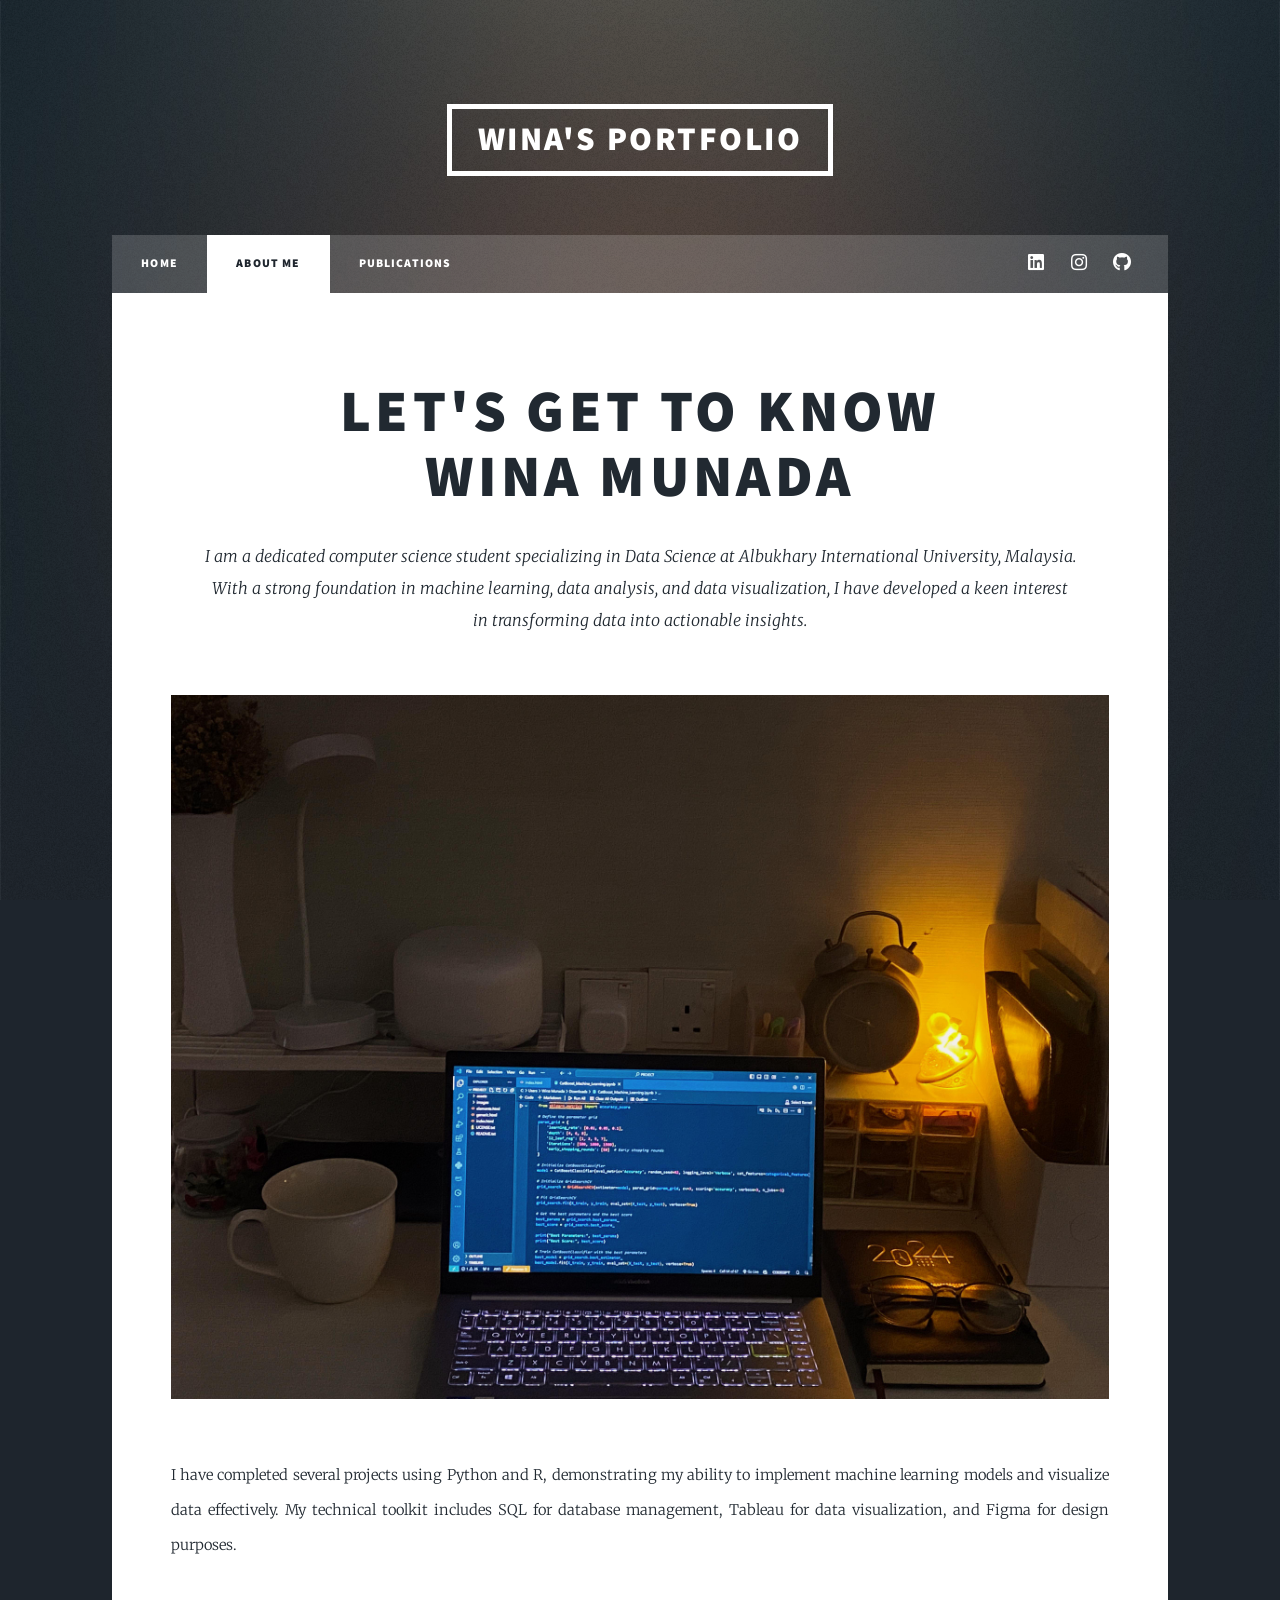
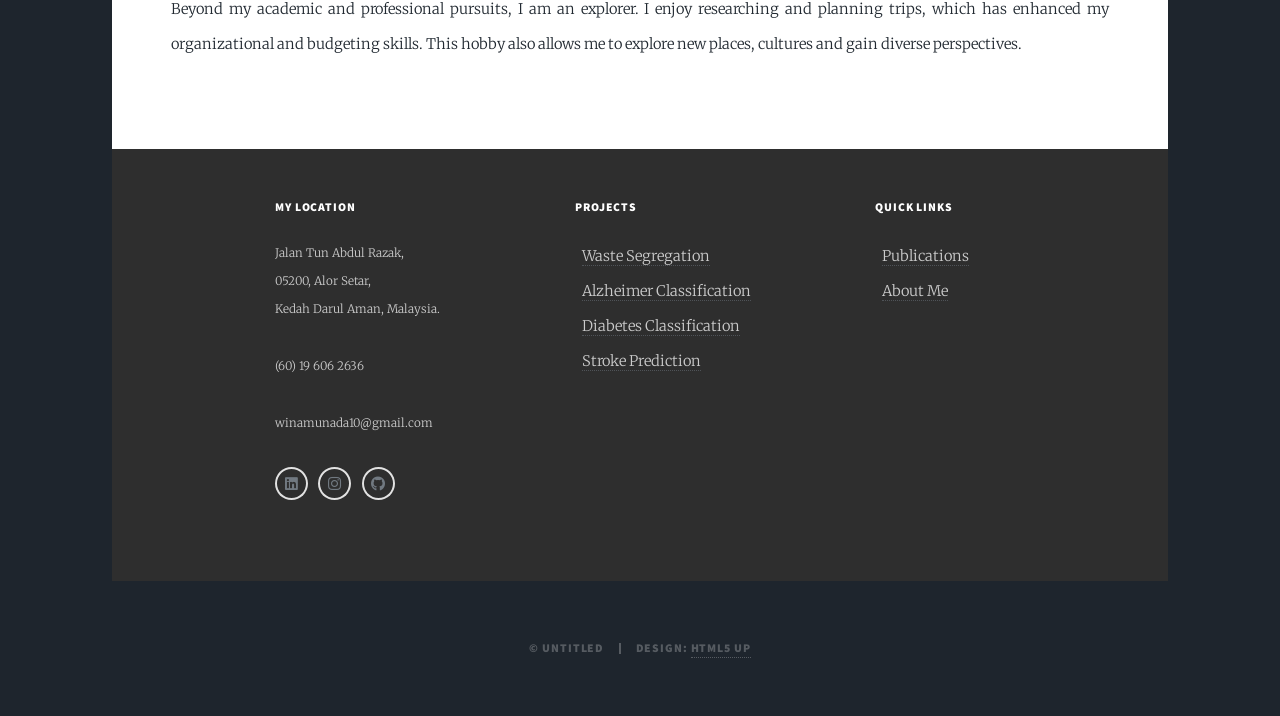
==== commit 8fa3069a: "Update about.html" ====
--- a/about.html
+++ b/about.html
@@ -41,11 +41,11 @@
 									Wina Munada</h1>
 									<p>I am a dedicated computer science student specializing in Data Science at Albukhary International University, Malaysia.<br />
 										With a strong foundation in machine learning, data analysis, and data visualization, I have developed a keen interest <br />
-										in transforming complex data into actionable insights.</p>
+										in transforming data into actionable insights.</p>
 								</header>
 								<div class="image main"><img src="images/pic01.jpg" alt="" /></div>
 								<p>I have completed several projects using Python and R, demonstrating my ability to implement machine learning models and visualize data effectively. My technical toolkit includes SQL for database management, Tableau for data visualization, and Figma for design purposes.</p>
-								<p>Beyond my academic and professional pursuits, I am an avid explorer. I enjoy researching and planning trips, which has enhanced my organizational and budgeting skills. This hobby also allows me to explore new cultures and gain diverse perspectives.</p>
+								<p>Beyond my academic and professional pursuits, I am an explorer. I enjoy researching and planning trips, which has enhanced my organizational and budgeting skills. This hobby also allows me to explore new places, cultures and gain diverse perspectives.</p>
 							</section>
 
 					</div>
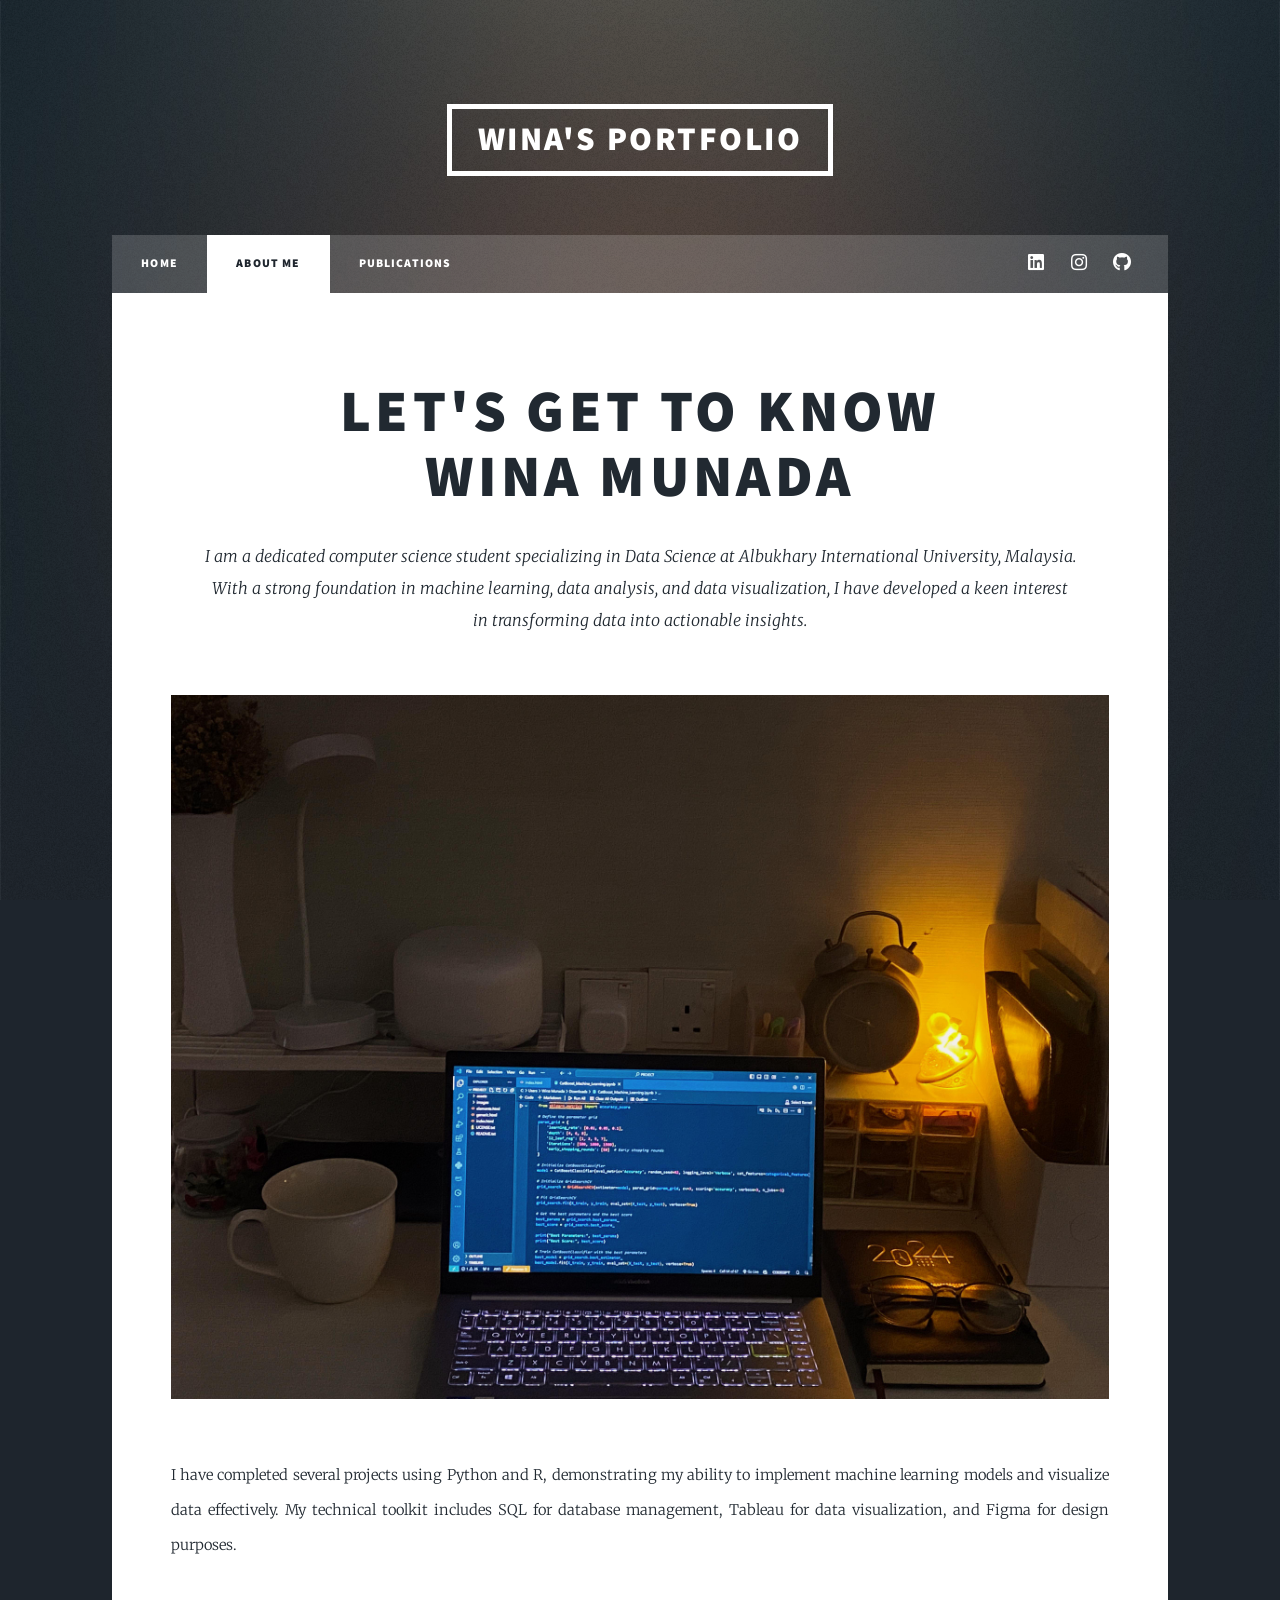
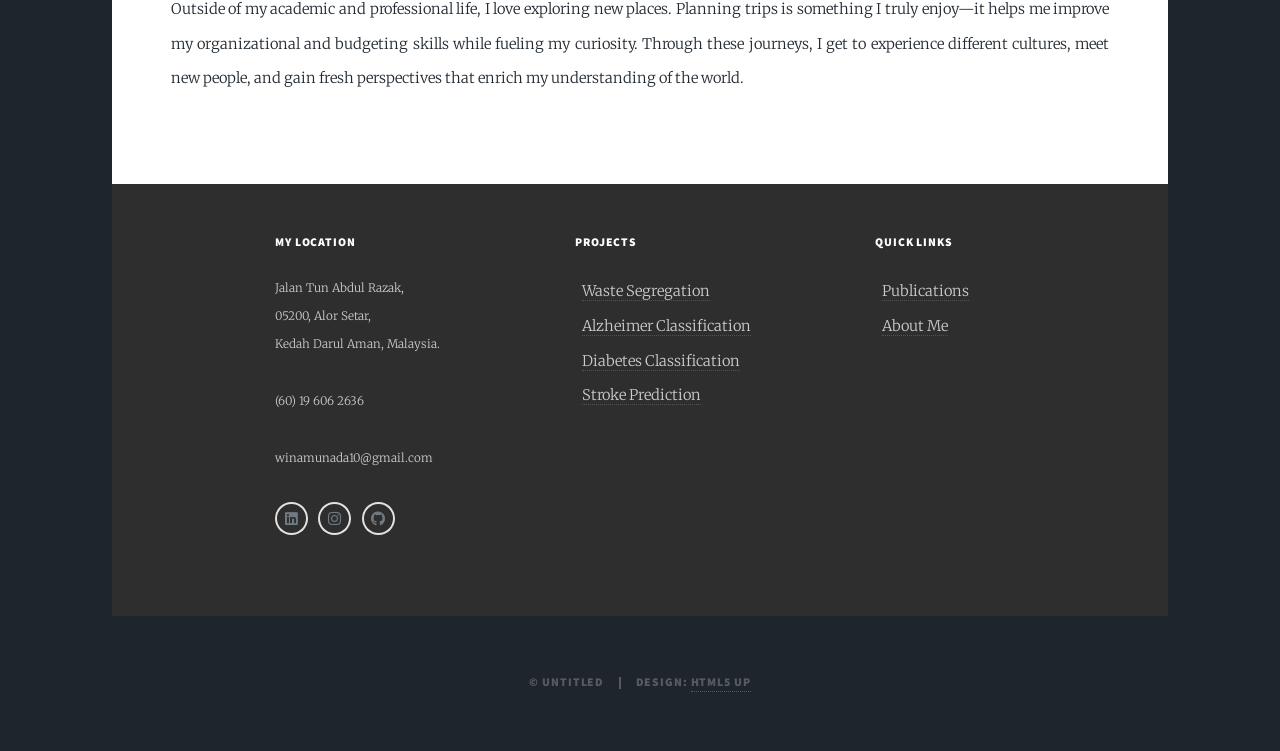
==== commit 9ec19d82: "Update about.html" ====
--- a/about.html
+++ b/about.html
@@ -45,7 +45,7 @@
 								</header>
 								<div class="image main"><img src="images/pic01.jpg" alt="" /></div>
 								<p>I have completed several projects using Python and R, demonstrating my ability to implement machine learning models and visualize data effectively. My technical toolkit includes SQL for database management, Tableau for data visualization, and Figma for design purposes.</p>
-								<p>Beyond my academic and professional pursuits, I am an explorer. I enjoy researching and planning trips, which has enhanced my organizational and budgeting skills. This hobby also allows me to explore new places, cultures and gain diverse perspectives.</p>
+								<p>Outside of my academic and professional life, I love exploring new places. Planning trips is something I truly enjoy—it helps me improve my organizational and budgeting skills while fueling my curiosity. Through these journeys, I get to experience different cultures, meet new people, and gain fresh perspectives that enrich my understanding of the world.</p>
 							</section>
 
 					</div>
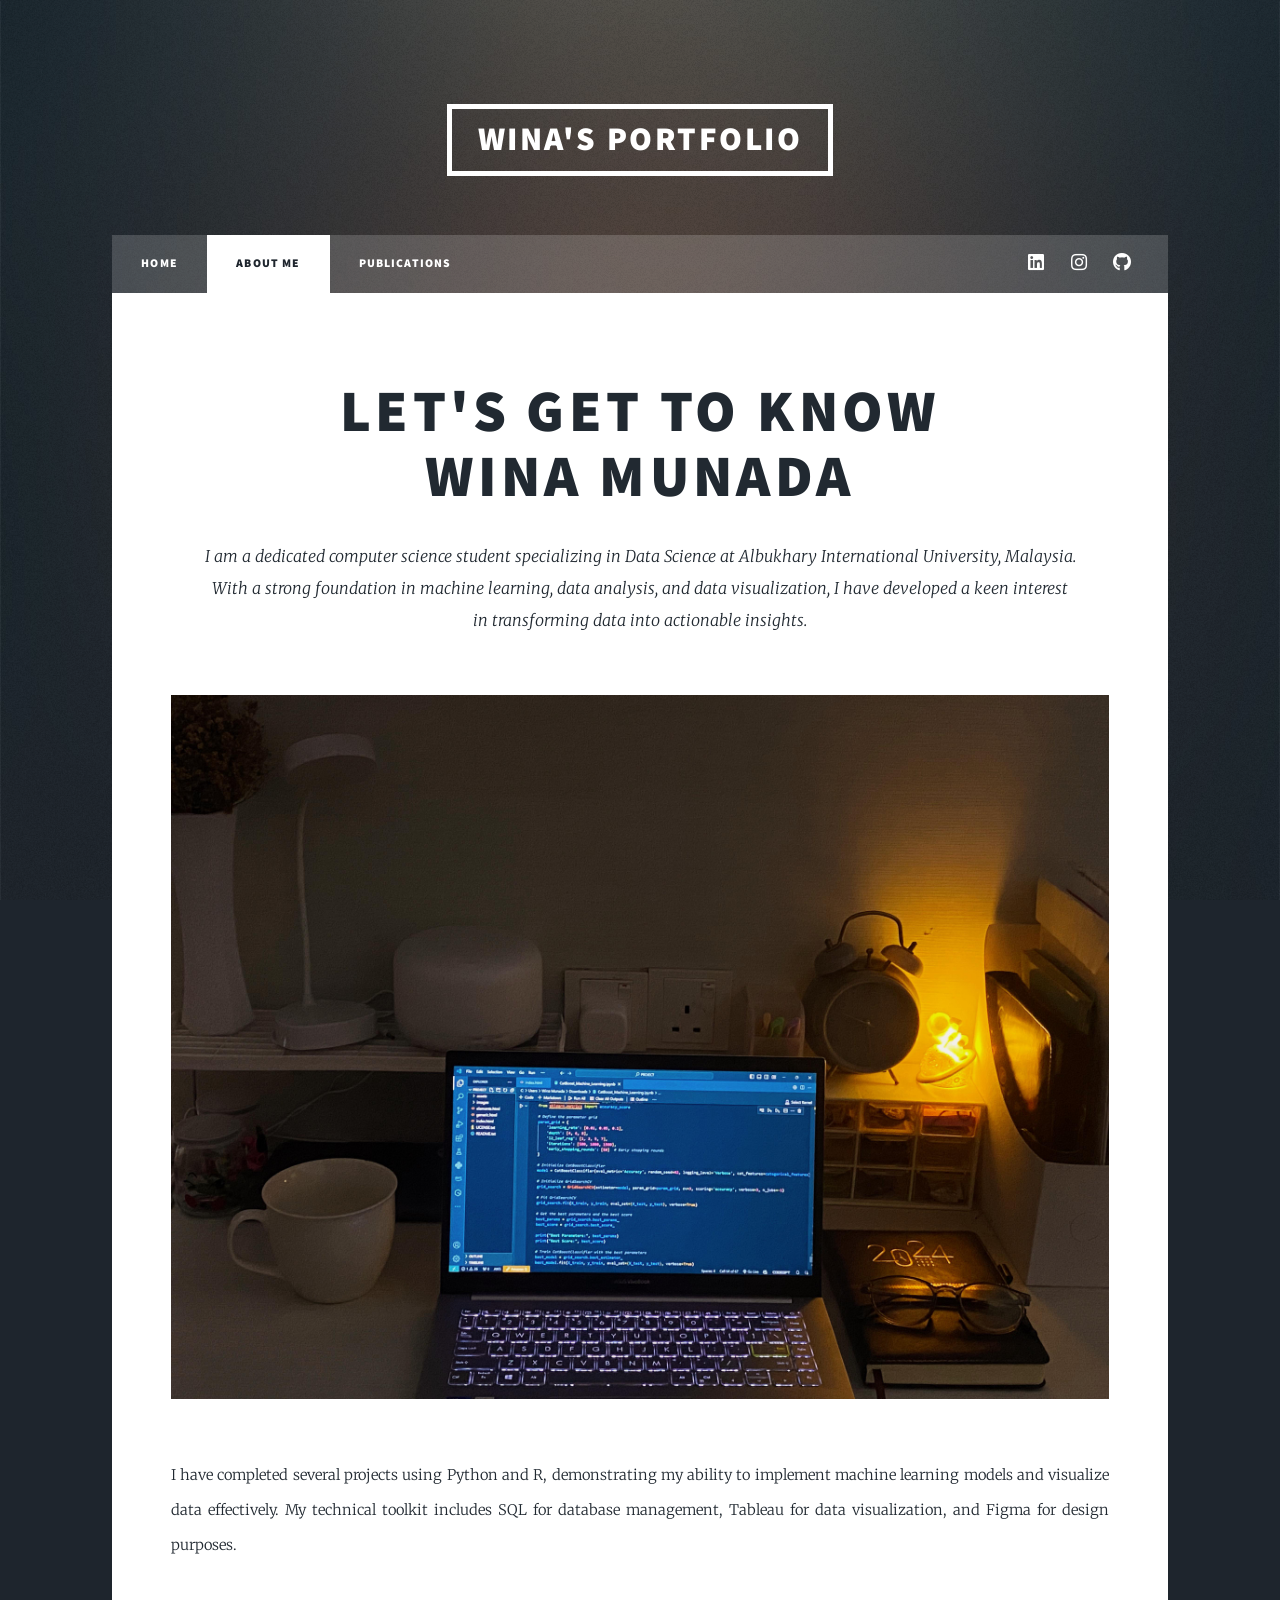
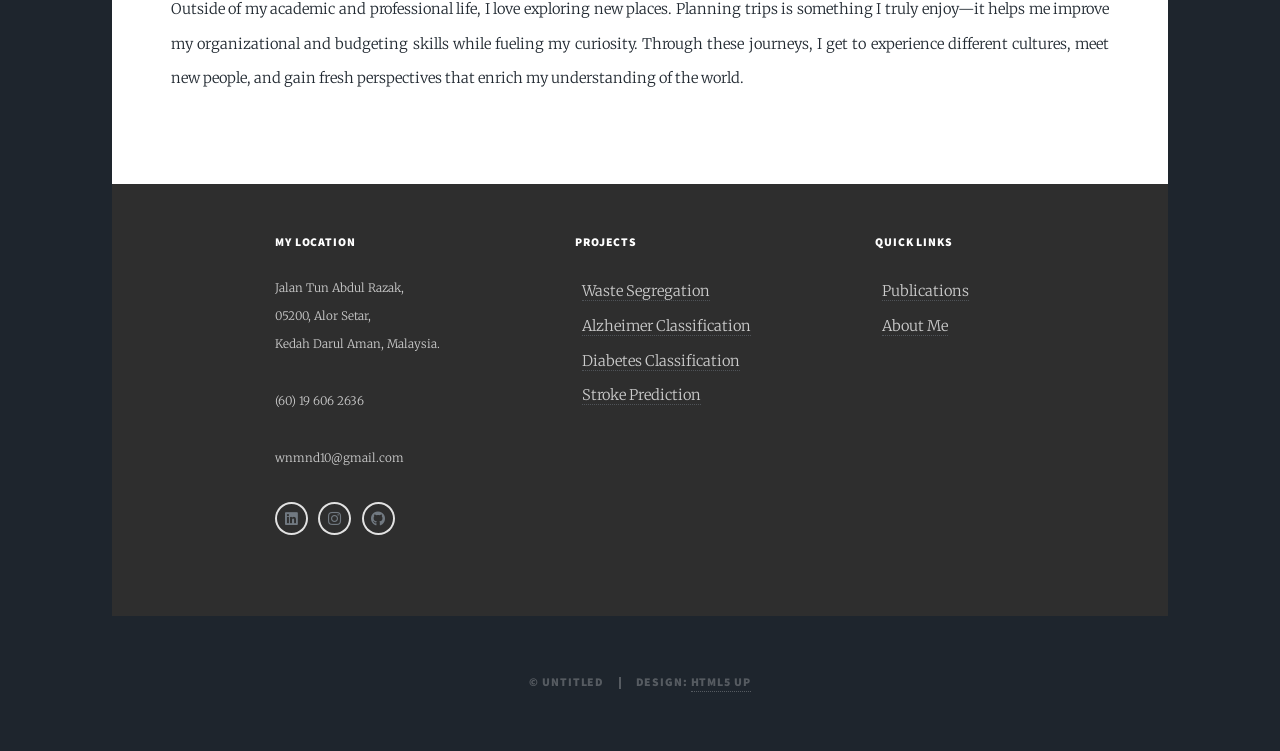
==== commit 7d859080: "Update about.html" ====
--- a/about.html
+++ b/about.html
@@ -27,7 +27,7 @@
 						<ul class="icons">
 							<li><a href="https://www.linkedin.com/in/wina-munada/" class="icon brands fa-linkedin"><span class="label">LinkedIn</span></a></li>
 							<li><a href="instagram.com/wina_munada" class="icon brands fa-instagram"><span class="label">Instagram</span></a></li>
-							<li><a href="https://github.com/winamunada" class="icon brands fa-github"><span class="label">GitHub</span></a></li>
+							<li><a href="https://github.com/wnmnd" class="icon brands fa-github"><span class="label">GitHub</span></a></li>
 						</ul>
 					</nav>
 
@@ -61,12 +61,12 @@
 							05200, Alor Setar,<br>
 							Kedah Darul Aman, Malaysia.</p>
 							<p><span style="display: flex; align-items: center;">(60) 19 606 2636</span></p>
-							<p><span style="display: flex; align-items: center;">winamunada10@gmail.com</span></p>
+							<p><span style="display: flex; align-items: center;">wnmnd10@gmail.com</span></p>
 							<div style="display: flex; gap: 10px; margin-top: 10px;">
 								<ul class="icons alt">
 									<li><a href="https://www.linkedin.com/in/wina-munada/" class="icon brands alt fa-linkedin"><span class="label">Facebook</span></a></li>
 									<li><a href="https://instagram.com/wina_munada" class="icon brands alt fa-instagram"><span class="label">Instagram</span></a></li>
-									<li><a href="https://github.com/winamunada" class="icon brands alt fa-github"><span class="label">GitHub</span></a></li>
+									<li><a href="https://github.com/wnmnd" class="icon brands alt fa-github"><span class="label">GitHub</span></a></li>
 								</ul>
 							</div>
 						</div>
@@ -78,7 +78,7 @@
 								<li><a href="https://github.com/wnmnd/Waste-Segregation-Using-CNN" style="color: #ccc; text-decoration: none;">Waste Segregation</a></li>
 								<li><a href="https://github.com/wnmnd/MRI-alzheimer-classification" style="color: #ccc; text-decoration: none;">Alzheimer Classification</a></li>
 								<li><a href="https://github.com/wnmnd/diabetes-prediction-webapp" style="color: #ccc; text-decoration: none;">Diabetes Classification</a></li>
-								<li><a href="https://github.com/winamunada/stroke-prediction/" style="color: #ccc; text-decoration: none;">Stroke Prediction</a></li>
+								<li><a href="https://github.com/wnmnd/stroke-prediction/" style="color: #ccc; text-decoration: none;">Stroke Prediction</a></li>
 							</ul>
 						</div>
 				
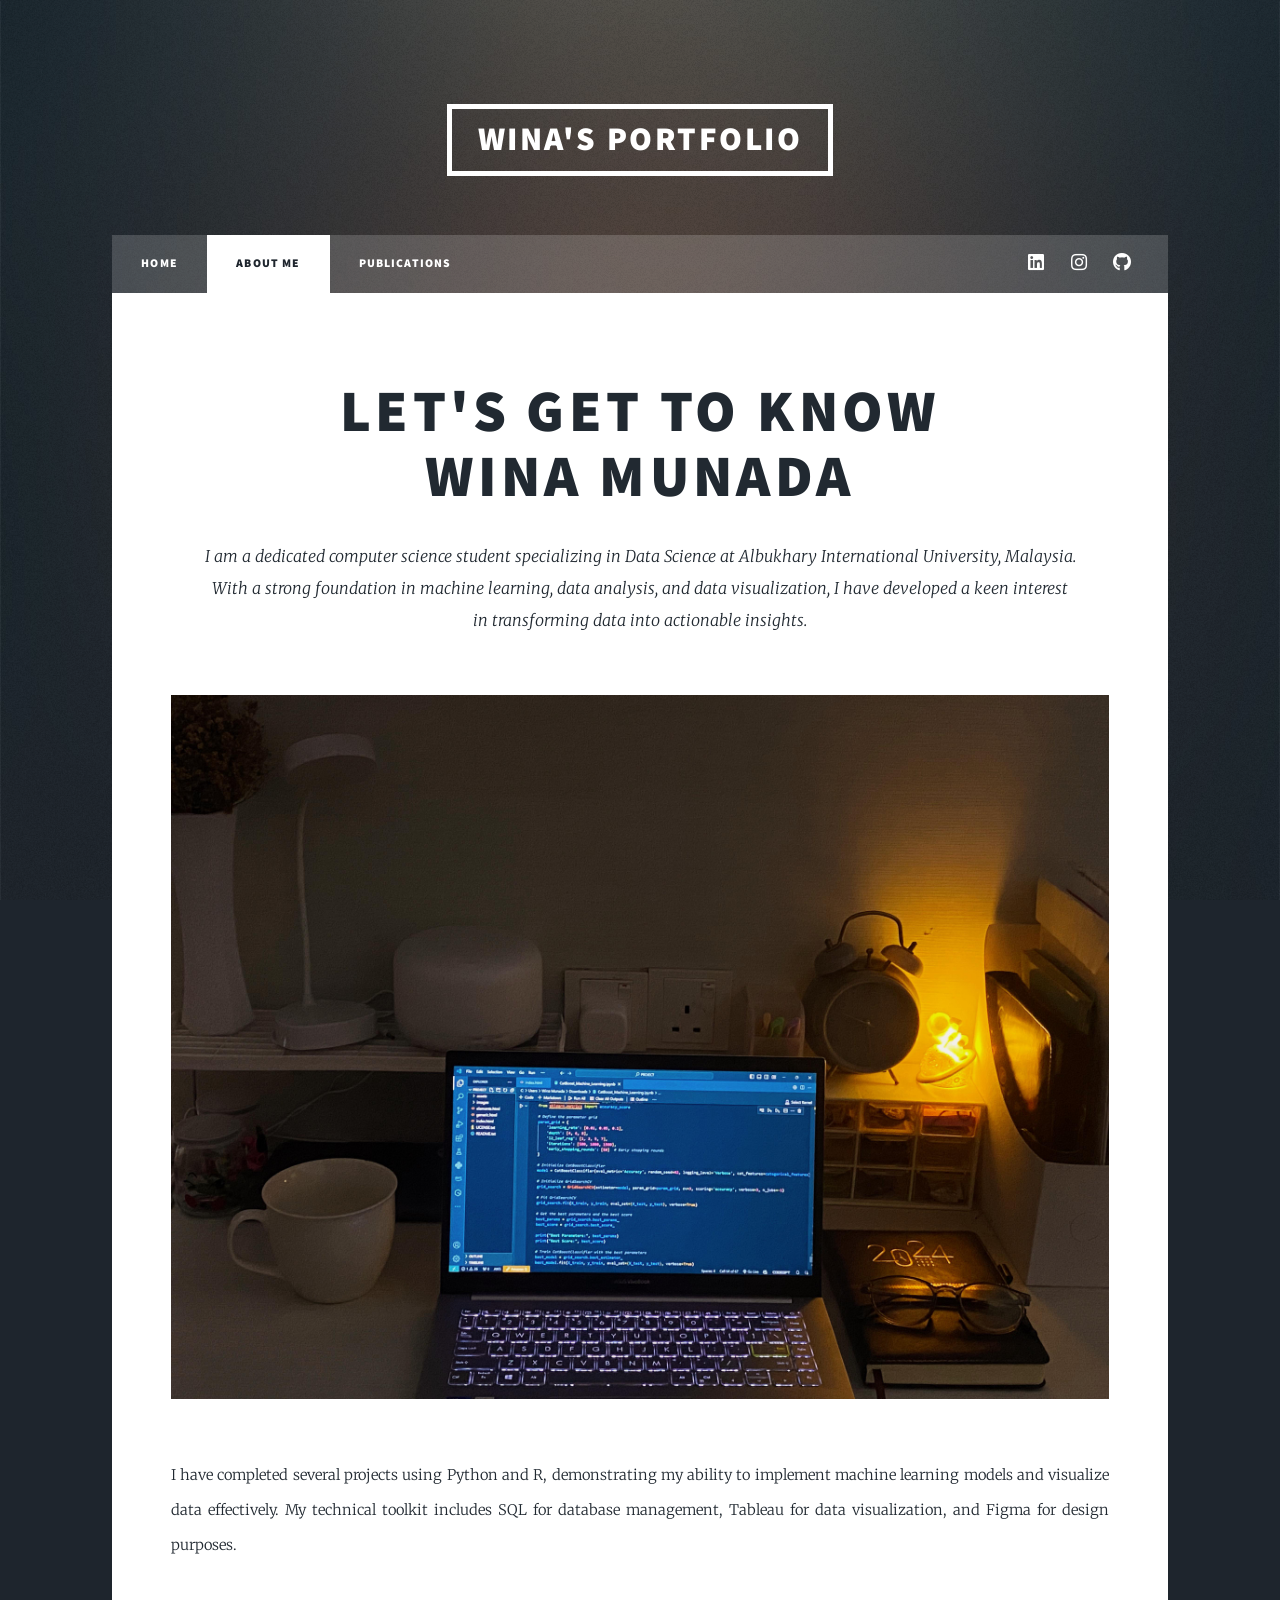
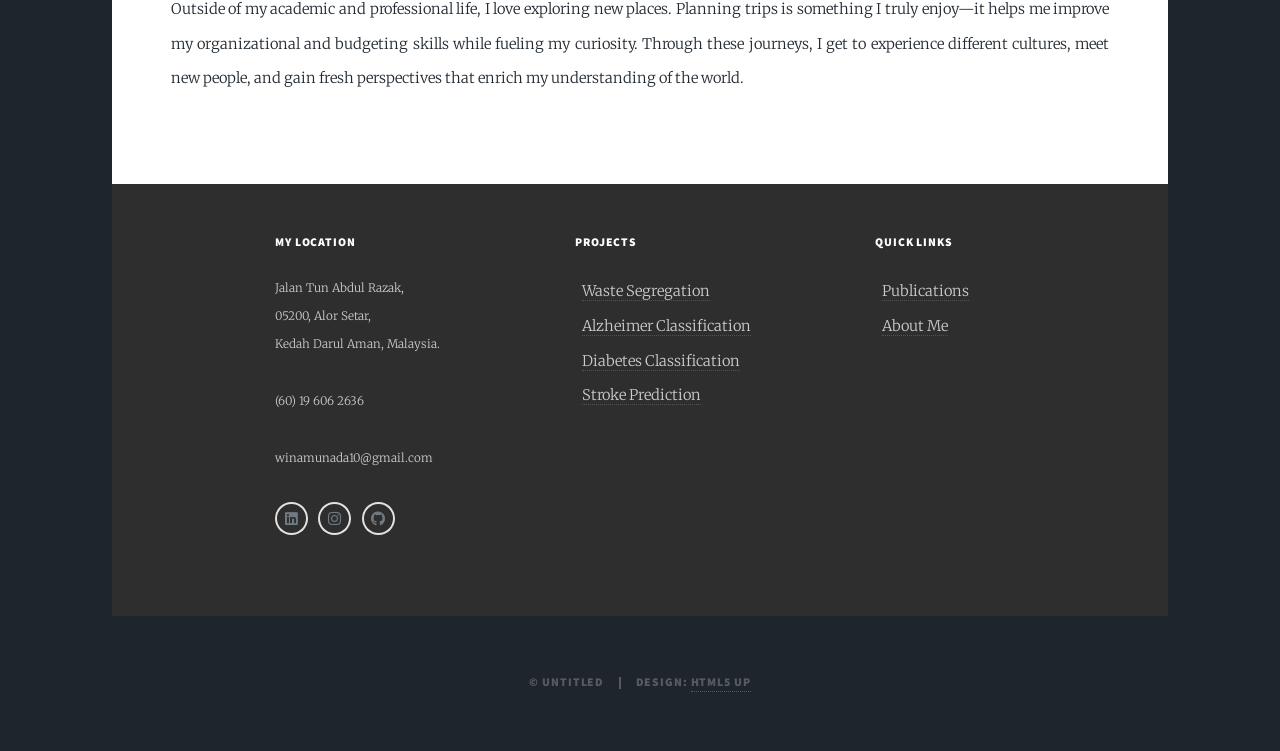
==== commit 5e965138: "Update about.html" ====
--- a/about.html
+++ b/about.html
@@ -61,7 +61,7 @@
 							05200, Alor Setar,<br>
 							Kedah Darul Aman, Malaysia.</p>
 							<p><span style="display: flex; align-items: center;">(60) 19 606 2636</span></p>
-							<p><span style="display: flex; align-items: center;">wnmnd10@gmail.com</span></p>
+							<p><span style="display: flex; align-items: center;">winamunada10@gmail.com</span></p>
 							<div style="display: flex; gap: 10px; margin-top: 10px;">
 								<ul class="icons alt">
 									<li><a href="https://www.linkedin.com/in/wina-munada/" class="icon brands alt fa-linkedin"><span class="label">Facebook</span></a></li>
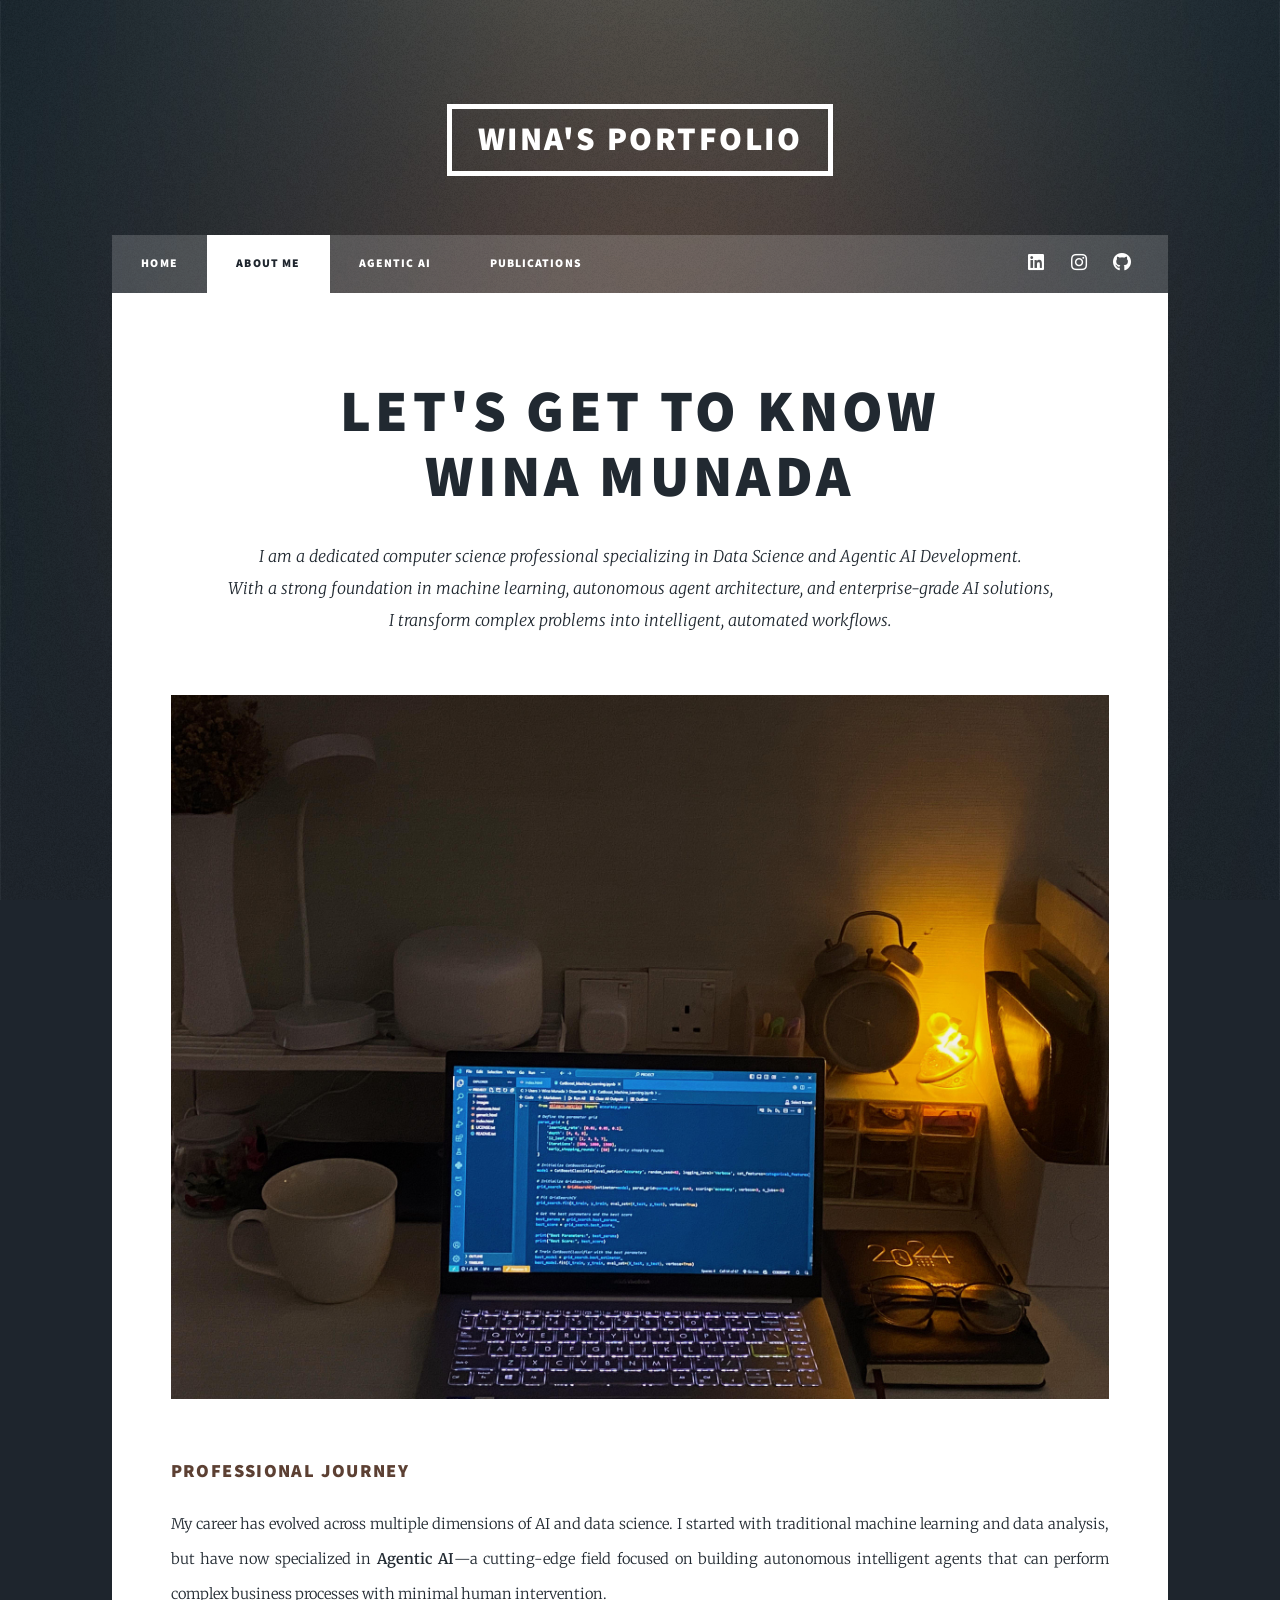
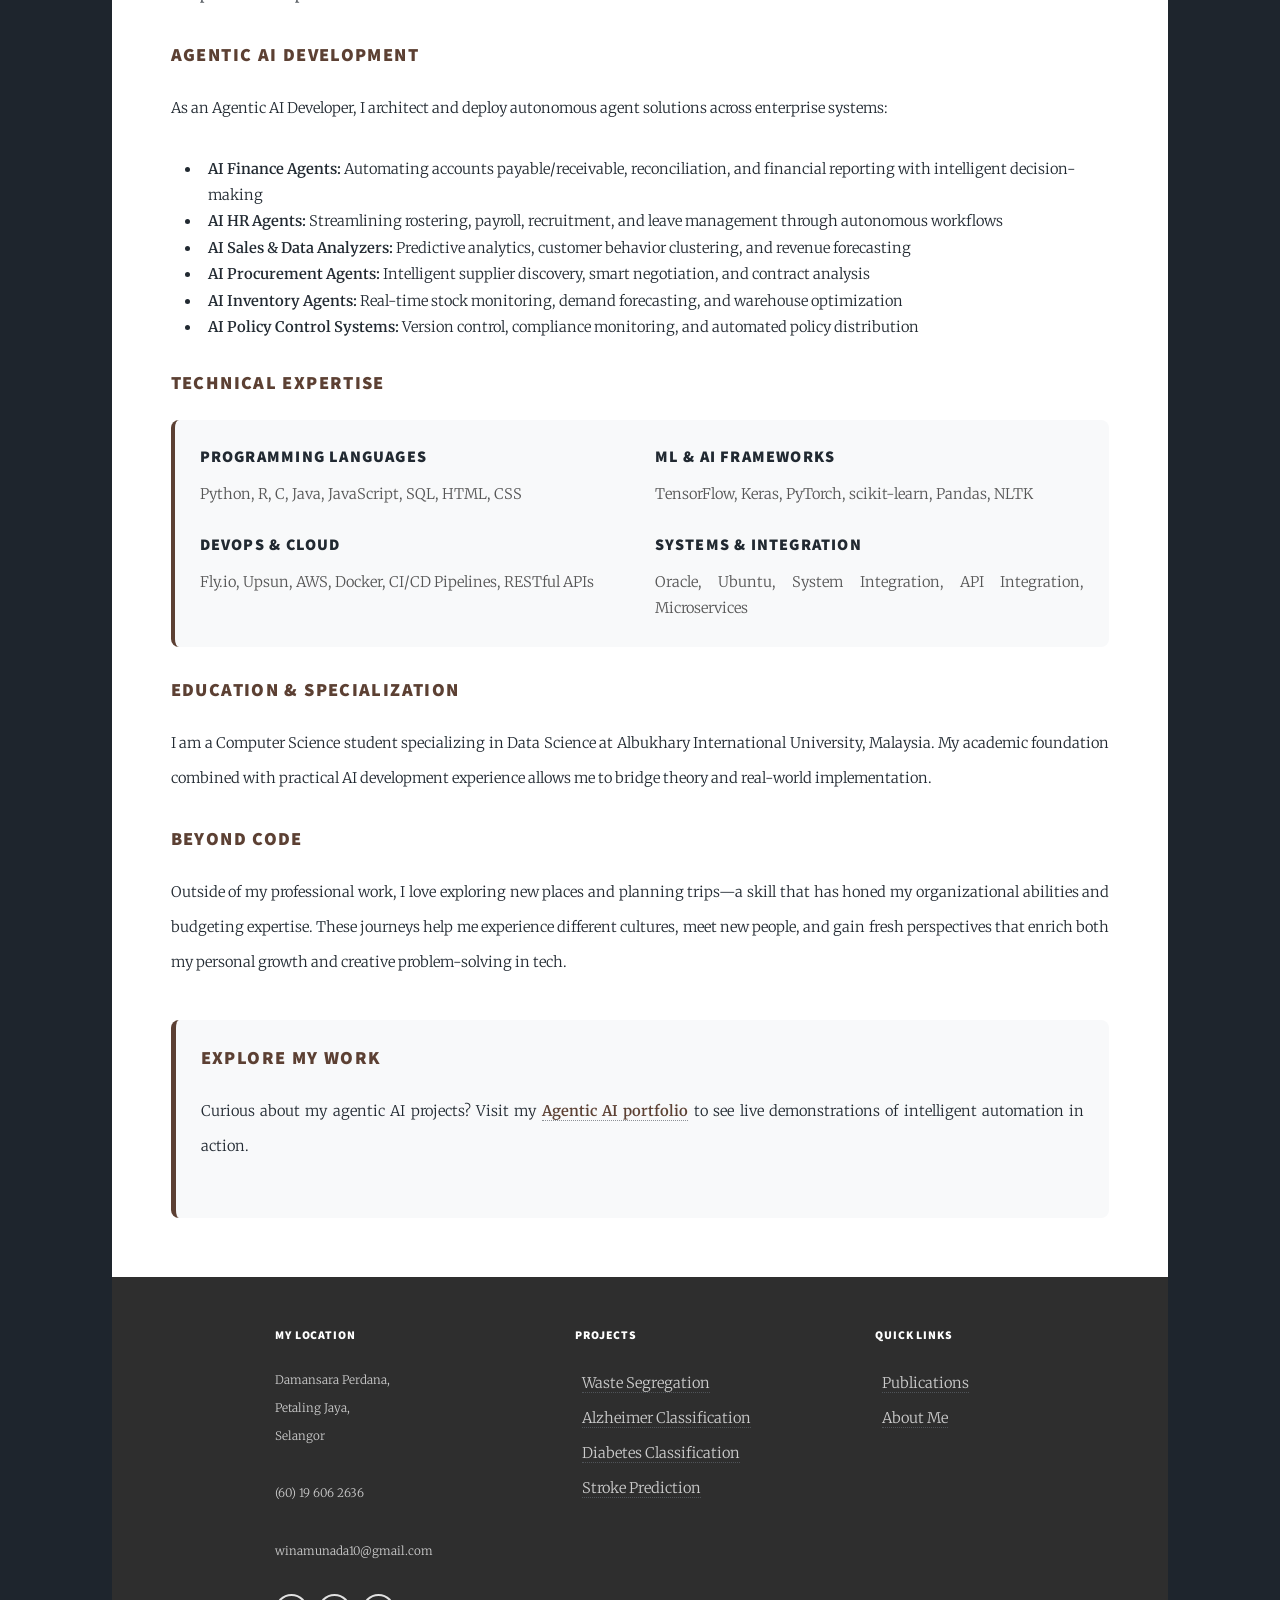
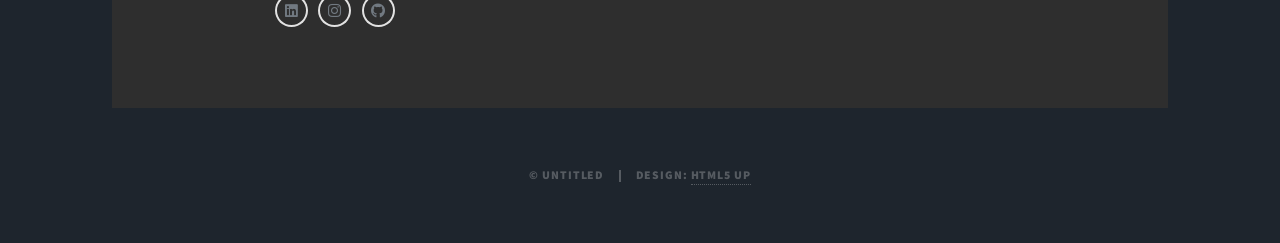
==== commit 357d7056: "Update about.html" ====
--- a/about.html
+++ b/about.html
@@ -22,10 +22,11 @@
 						<ul class="links">
 							<li><a href="index.html">Home</a></li>
 							<li class="active"><a href="about.html">About Me</a></li>
+							<li><a href="agentic-ai.html">Agentic AI</a></li>
 							<li><a href="publications.html">Publications</a></li>
 						</ul>
 						<ul class="icons">
-							<li><a href="https://www.linkedin.com/in/wina-munada/" class="icon brands fa-linkedin"><span class="label">LinkedIn</span></a></li>
+							<li><a href="https://www.linkedin.com/in/wina-munada/" class="icon brands fa-linkedin"><span class="label">Facebook</span></a></li>
 							<li><a href="instagram.com/wina_munada" class="icon brands fa-instagram"><span class="label">Instagram</span></a></li>
 							<li><a href="https://github.com/wnmnd" class="icon brands fa-github"><span class="label">GitHub</span></a></li>
 						</ul>
@@ -39,13 +40,58 @@
 								<header class="major">
 									<h1>Let's get to know<br />
 									Wina Munada</h1>
-									<p>I am a dedicated computer science student specializing in Data Science at Albukhary International University, Malaysia.<br />
-										With a strong foundation in machine learning, data analysis, and data visualization, I have developed a keen interest <br />
-										in transforming data into actionable insights.</p>
+									<p>I am a dedicated computer science professional specializing in Data Science and Agentic AI Development.<br />
+										With a strong foundation in machine learning, autonomous agent architecture, and enterprise-grade AI solutions,<br />
+										I transform complex problems into intelligent, automated workflows.</p>
 								</header>
 								<div class="image main"><img src="images/pic01.jpg" alt="" /></div>
-								<p>I have completed several projects using Python and R, demonstrating my ability to implement machine learning models and visualize data effectively. My technical toolkit includes SQL for database management, Tableau for data visualization, and Figma for design purposes.</p>
-								<p>Outside of my academic and professional life, I love exploring new places. Planning trips is something I truly enjoy—it helps me improve my organizational and budgeting skills while fueling my curiosity. Through these journeys, I get to experience different cultures, meet new people, and gain fresh perspectives that enrich my understanding of the world.</p>
+								
+								<h3 style="color: #5C4033; margin-top: 30px;">Professional Journey</h3>
+								<p>My career has evolved across multiple dimensions of AI and data science. I started with traditional machine learning and data analysis, but have now specialized in <strong>Agentic AI</strong>—a cutting-edge field focused on building autonomous intelligent agents that can perform complex business processes with minimal human intervention.</p>
+
+								<h3 style="color: #5C4033; margin-top: 30px;">Agentic AI Development</h3>
+								<p>As an Agentic AI Developer, I architect and deploy autonomous agent solutions across enterprise systems:</p>
+								<ul style="margin: 15px 0; padding-left: 30px; line-height: 1.8;">
+									<li><strong>AI Finance Agents:</strong> Automating accounts payable/receivable, reconciliation, and financial reporting with intelligent decision-making</li>
+									<li><strong>AI HR Agents:</strong> Streamlining rostering, payroll, recruitment, and leave management through autonomous workflows</li>
+									<li><strong>AI Sales & Data Analyzers:</strong> Predictive analytics, customer behavior clustering, and revenue forecasting</li>
+									<li><strong>AI Procurement Agents:</strong> Intelligent supplier discovery, smart negotiation, and contract analysis</li>
+									<li><strong>AI Inventory Agents:</strong> Real-time stock monitoring, demand forecasting, and warehouse optimization</li>
+									<li><strong>AI Policy Control Systems:</strong> Version control, compliance monitoring, and automated policy distribution</li>
+								</ul>
+
+								<h3 style="color: #5C4033; margin-top: 30px;">Technical Expertise</h3>
+								<div style="background: #f8f9fa; padding: 25px; border-radius: 8px; border-left: 4px solid #5C4033;">
+									<div style="display: grid; grid-template-columns: repeat(auto-fit, minmax(300px, 1fr)); gap: 25px;">
+										<div>
+											<h4 style="color: #212931; margin-bottom: 12px; font-size: 1.1em;">Programming Languages</h4>
+											<p style="color: #555; margin: 0; line-height: 1.8;">Python, R, C, Java, JavaScript, SQL, HTML, CSS</p>
+										</div>
+										<div>
+											<h4 style="color: #212931; margin-bottom: 12px; font-size: 1.1em;">ML & AI Frameworks</h4>
+											<p style="color: #555; margin: 0; line-height: 1.8;">TensorFlow, Keras, PyTorch, scikit-learn, Pandas, NLTK</p>
+										</div>
+										<div>
+											<h4 style="color: #212931; margin-bottom: 12px; font-size: 1.1em;">DevOps & Cloud</h4>
+											<p style="color: #555; margin: 0; line-height: 1.8;">Fly.io, Upsun, AWS, Docker, CI/CD Pipelines, RESTful APIs</p>
+										</div>
+										<div>
+											<h4 style="color: #212931; margin-bottom: 12px; font-size: 1.1em;">Systems & Integration</h4>
+											<p style="color: #555; margin: 0; line-height: 1.8;">Oracle, Ubuntu, System Integration, API Integration, Microservices</p>
+										</div>
+									</div>
+								</div>
+
+								<h3 style="color: #5C4033; margin-top: 30px;">Education & Specialization</h3>
+								<p>I am a Computer Science student specializing in Data Science at Albukhary International University, Malaysia. My academic foundation combined with practical AI development experience allows me to bridge theory and real-world implementation.</p>
+
+								<h3 style="color: #5C4033; margin-top: 30px;">Beyond Code</h3>
+								<p>Outside of my professional work, I love exploring new places and planning trips—a skill that has honed my organizational abilities and budgeting expertise. These journeys help me experience different cultures, meet new people, and gain fresh perspectives that enrich both my personal growth and creative problem-solving in tech.</p>
+
+								<div style="margin-top: 40px; padding: 25px; background: #f8f9fa; border-left: 5px solid #5C4033; border-radius: 8px;">
+									<h3 style="color: #5C4033; margin-top: 0;">Explore My Work</h3>
+									<p>Curious about my agentic AI projects? Visit my <a href="agentic-ai.html" style="color: #5C4033; font-weight: 600;">Agentic AI portfolio</a> to see live demonstrations of intelligent automation in action.</p>
+								</div>
 							</section>
 
 					</div>
@@ -57,9 +103,9 @@
 						<!-- Left Column -->
 						<div style="flex: 1; min-width: 300px; padding: 10px;">
 							<h3 style="color: #fff;">My Location</h3>
-							<p>Jalan Tun Abdul Razak,<br>
-							05200, Alor Setar,<br>
-							Kedah Darul Aman, Malaysia.</p>
+						<p>Damansara Perdana,<br>
+						Petaling Jaya,<br>
+						Selangor</p>
 							<p><span style="display: flex; align-items: center;">(60) 19 606 2636</span></p>
 							<p><span style="display: flex; align-items: center;">winamunada10@gmail.com</span></p>
 							<div style="display: flex; gap: 10px; margin-top: 10px;">
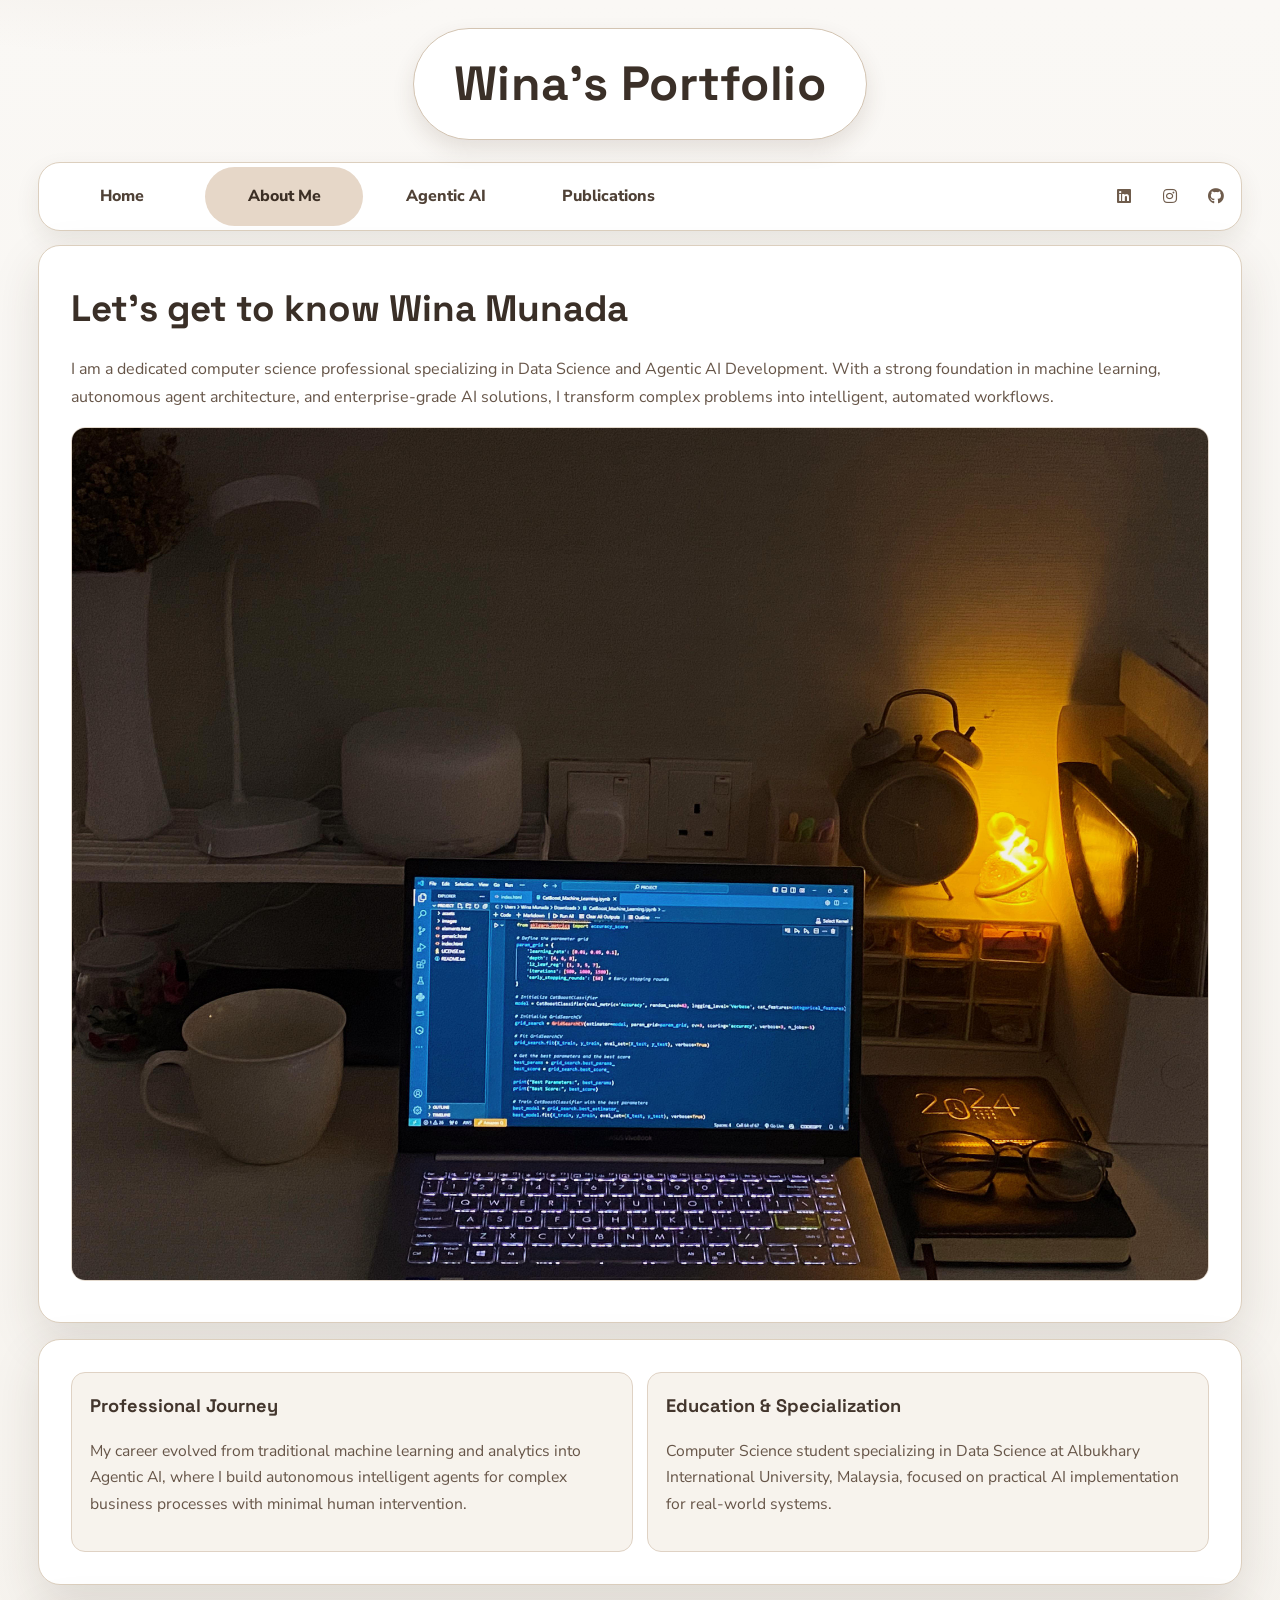
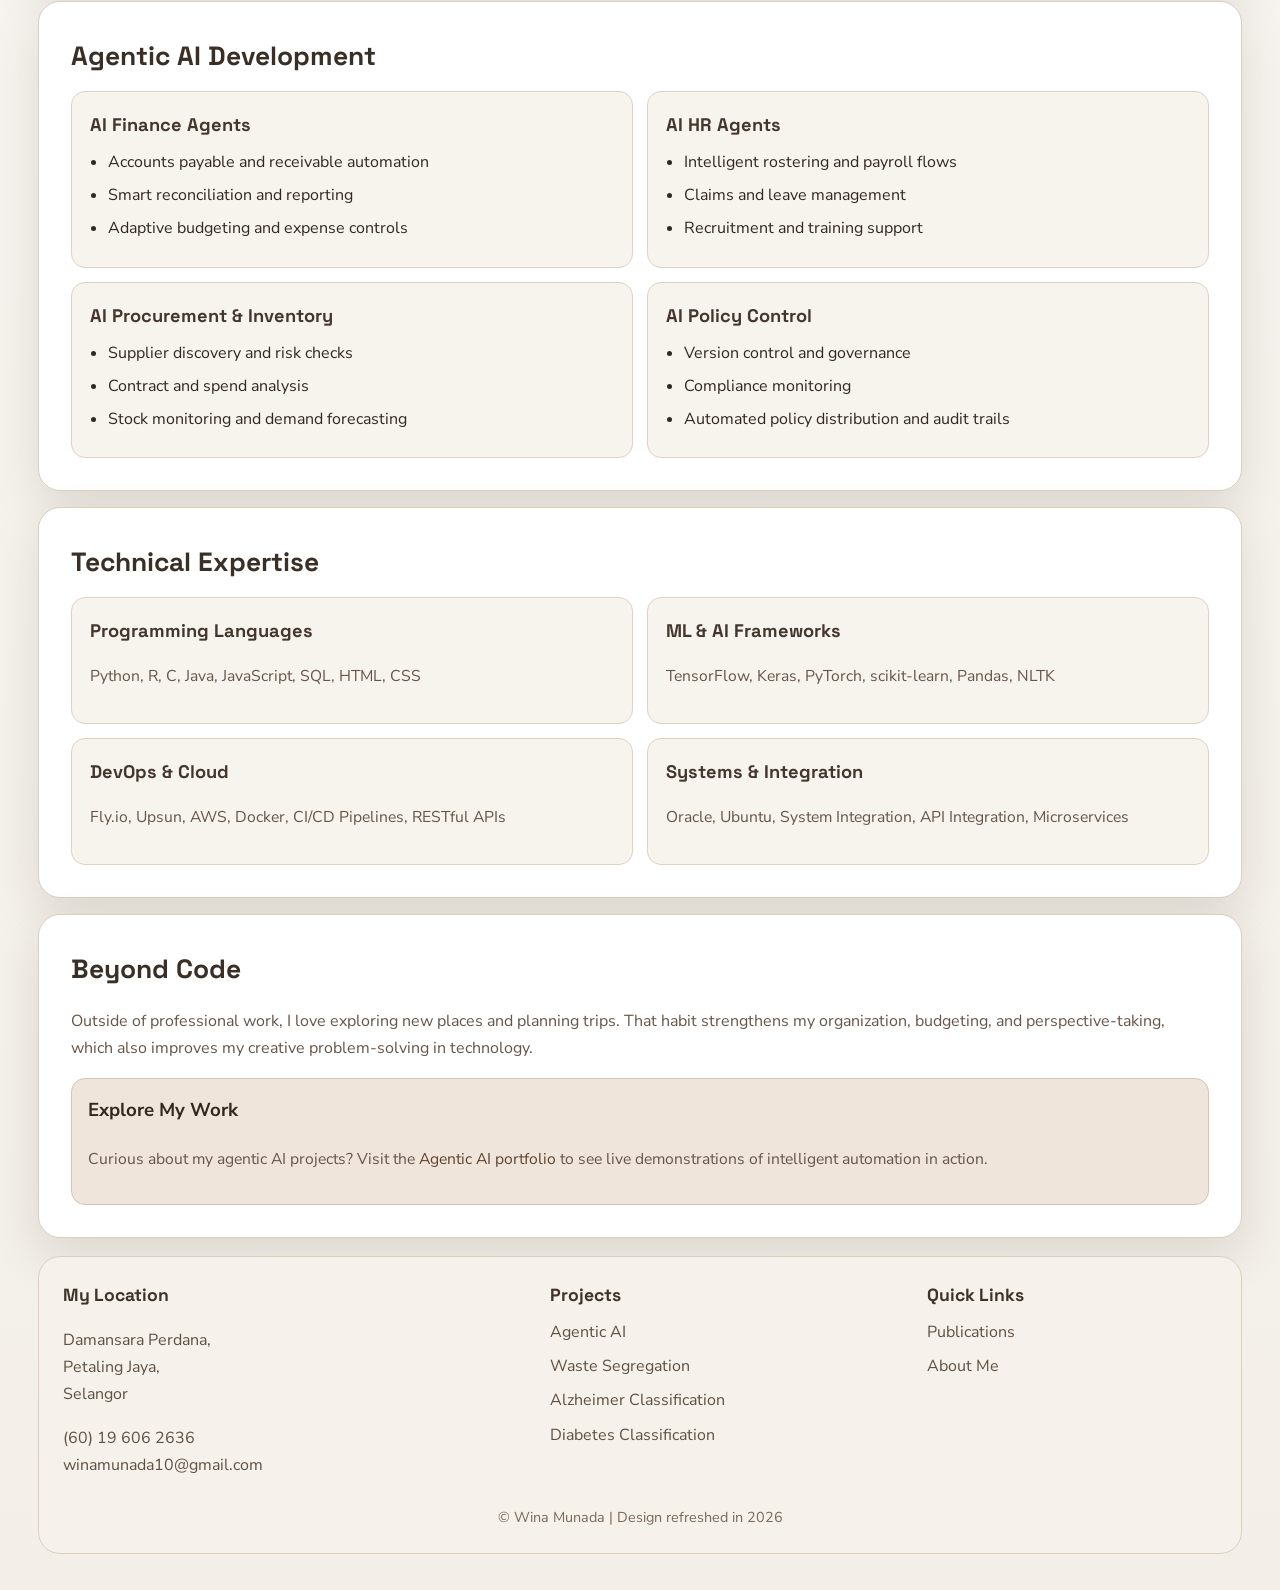
==== commit 643f94a2: "Redesign portfolio with new white-brown theme and rebuilt UI" ====
--- a/about.html
+++ b/about.html
@@ -1,161 +1,156 @@
-<!DOCTYPE HTML>
-<html>
-	<head>
-		<title>About Me - Wina's Portfolio</title>
-		<meta charset="utf-8" />
-		<meta name="viewport" content="width=device-width, initial-scale=1, user-scalable=no" />
-		<link rel="stylesheet" href="assets/css/main.css" />
-		<noscript><link rel="stylesheet" href="assets/css/noscript.css" /></noscript>
-	</head>
-	<body class="is-preload">
-
-		<!-- Wrapper -->
-			<div id="wrapper">
-
-				<!-- Header -->
-					<header id="header">
-						<a href="index.html" class="logo">Wina's Portfolio</a>
-					</header>
-
-				<!-- Nav -->
-					<nav id="nav">
-						<ul class="links">
-							<li><a href="index.html">Home</a></li>
-							<li class="active"><a href="about.html">About Me</a></li>
-							<li><a href="agentic-ai.html">Agentic AI</a></li>
-							<li><a href="publications.html">Publications</a></li>
-						</ul>
-						<ul class="icons">
-							<li><a href="https://www.linkedin.com/in/wina-munada/" class="icon brands fa-linkedin"><span class="label">Facebook</span></a></li>
-							<li><a href="instagram.com/wina_munada" class="icon brands fa-instagram"><span class="label">Instagram</span></a></li>
-							<li><a href="https://github.com/wnmnd" class="icon brands fa-github"><span class="label">GitHub</span></a></li>
-						</ul>
-					</nav>
-
-				<!-- Main -->
-					<div id="main">
-
-						<!-- Post -->
-							<section class="post">
-								<header class="major">
-									<h1>Let's get to know<br />
-									Wina Munada</h1>
-									<p>I am a dedicated computer science professional specializing in Data Science and Agentic AI Development.<br />
-										With a strong foundation in machine learning, autonomous agent architecture, and enterprise-grade AI solutions,<br />
-										I transform complex problems into intelligent, automated workflows.</p>
-								</header>
-								<div class="image main"><img src="images/pic01.jpg" alt="" /></div>
-								
-								<h3 style="color: #5C4033; margin-top: 30px;">Professional Journey</h3>
-								<p>My career has evolved across multiple dimensions of AI and data science. I started with traditional machine learning and data analysis, but have now specialized in <strong>Agentic AI</strong>—a cutting-edge field focused on building autonomous intelligent agents that can perform complex business processes with minimal human intervention.</p>
-
-								<h3 style="color: #5C4033; margin-top: 30px;">Agentic AI Development</h3>
-								<p>As an Agentic AI Developer, I architect and deploy autonomous agent solutions across enterprise systems:</p>
-								<ul style="margin: 15px 0; padding-left: 30px; line-height: 1.8;">
-									<li><strong>AI Finance Agents:</strong> Automating accounts payable/receivable, reconciliation, and financial reporting with intelligent decision-making</li>
-									<li><strong>AI HR Agents:</strong> Streamlining rostering, payroll, recruitment, and leave management through autonomous workflows</li>
-									<li><strong>AI Sales & Data Analyzers:</strong> Predictive analytics, customer behavior clustering, and revenue forecasting</li>
-									<li><strong>AI Procurement Agents:</strong> Intelligent supplier discovery, smart negotiation, and contract analysis</li>
-									<li><strong>AI Inventory Agents:</strong> Real-time stock monitoring, demand forecasting, and warehouse optimization</li>
-									<li><strong>AI Policy Control Systems:</strong> Version control, compliance monitoring, and automated policy distribution</li>
-								</ul>
-
-								<h3 style="color: #5C4033; margin-top: 30px;">Technical Expertise</h3>
-								<div style="background: #f8f9fa; padding: 25px; border-radius: 8px; border-left: 4px solid #5C4033;">
-									<div style="display: grid; grid-template-columns: repeat(auto-fit, minmax(300px, 1fr)); gap: 25px;">
-										<div>
-											<h4 style="color: #212931; margin-bottom: 12px; font-size: 1.1em;">Programming Languages</h4>
-											<p style="color: #555; margin: 0; line-height: 1.8;">Python, R, C, Java, JavaScript, SQL, HTML, CSS</p>
-										</div>
-										<div>
-											<h4 style="color: #212931; margin-bottom: 12px; font-size: 1.1em;">ML & AI Frameworks</h4>
-											<p style="color: #555; margin: 0; line-height: 1.8;">TensorFlow, Keras, PyTorch, scikit-learn, Pandas, NLTK</p>
-										</div>
-										<div>
-											<h4 style="color: #212931; margin-bottom: 12px; font-size: 1.1em;">DevOps & Cloud</h4>
-											<p style="color: #555; margin: 0; line-height: 1.8;">Fly.io, Upsun, AWS, Docker, CI/CD Pipelines, RESTful APIs</p>
-										</div>
-										<div>
-											<h4 style="color: #212931; margin-bottom: 12px; font-size: 1.1em;">Systems & Integration</h4>
-											<p style="color: #555; margin: 0; line-height: 1.8;">Oracle, Ubuntu, System Integration, API Integration, Microservices</p>
-										</div>
-									</div>
-								</div>
-
-								<h3 style="color: #5C4033; margin-top: 30px;">Education & Specialization</h3>
-								<p>I am a Computer Science student specializing in Data Science at Albukhary International University, Malaysia. My academic foundation combined with practical AI development experience allows me to bridge theory and real-world implementation.</p>
-
-								<h3 style="color: #5C4033; margin-top: 30px;">Beyond Code</h3>
-								<p>Outside of my professional work, I love exploring new places and planning trips—a skill that has honed my organizational abilities and budgeting expertise. These journeys help me experience different cultures, meet new people, and gain fresh perspectives that enrich both my personal growth and creative problem-solving in tech.</p>
-
-								<div style="margin-top: 40px; padding: 25px; background: #f8f9fa; border-left: 5px solid #5C4033; border-radius: 8px;">
-									<h3 style="color: #5C4033; margin-top: 0;">Explore My Work</h3>
-									<p>Curious about my agentic AI projects? Visit my <a href="agentic-ai.html" style="color: #5C4033; font-weight: 600;">Agentic AI portfolio</a> to see live demonstrations of intelligent automation in action.</p>
-								</div>
-							</section>
-
-					</div>
-
-				<!-- Footer -->
-				<footer id="footer" style="background-color: #2E2E2E; color: #ccc; padding: 40px 20px;">
-					<div style="display: flex; justify-content: space-between; flex-wrap: wrap; max-width: 1200px; margin: 0 auto;">
-				
-						<!-- Left Column -->
-						<div style="flex: 1; min-width: 300px; padding: 10px;">
-							<h3 style="color: #fff;">My Location</h3>
-						<p>Damansara Perdana,<br>
-						Petaling Jaya,<br>
-						Selangor</p>
-							<p><span style="display: flex; align-items: center;">(60) 19 606 2636</span></p>
-							<p><span style="display: flex; align-items: center;">winamunada10@gmail.com</span></p>
-							<div style="display: flex; gap: 10px; margin-top: 10px;">
-								<ul class="icons alt">
-									<li><a href="https://www.linkedin.com/in/wina-munada/" class="icon brands alt fa-linkedin"><span class="label">Facebook</span></a></li>
-									<li><a href="https://instagram.com/wina_munada" class="icon brands alt fa-instagram"><span class="label">Instagram</span></a></li>
-									<li><a href="https://github.com/wnmnd" class="icon brands alt fa-github"><span class="label">GitHub</span></a></li>
-								</ul>
-							</div>
-						</div>
-				
-						<!-- Middle Column -->
-						<div style="flex: 1; min-width: 300px; padding: 10px;">
-							<h3 style="color: #fff;">projects</h3>
-							<ul style="list-style: none; padding: 0; margin: 0;">
-								<li><a href="https://github.com/wnmnd/Waste-Segregation-Using-CNN" style="color: #ccc; text-decoration: none;">Waste Segregation</a></li>
-								<li><a href="https://github.com/wnmnd/MRI-alzheimer-classification" style="color: #ccc; text-decoration: none;">Alzheimer Classification</a></li>
-								<li><a href="https://github.com/wnmnd/diabetes-prediction-webapp" style="color: #ccc; text-decoration: none;">Diabetes Classification</a></li>
-								<li><a href="https://github.com/wnmnd/stroke-prediction/" style="color: #ccc; text-decoration: none;">Stroke Prediction</a></li>
-							</ul>
-						</div>
-				
-						<!-- Right Column -->
-						<div style="flex: 1; min-width: 150px; padding: 10px;">
-							<h3 style="color: #fff;">Quick Links</h3>
-							<ul style="list-style: none; padding: 0; margin: 0;">
-								<li><a href="publications.html" style="color: #ccc; text-decoration: none;">Publications</a></li>
-								<li><a href="about.html" style="color: #ccc; text-decoration: none;">About Me</a></li>
-							</ul>
-						</div>
-				
-					</div>
-				</footer>
-
-
-				<!-- Copyright -->
-					<div id="copyright">
-						<ul><li>&copy; Untitled</li><li>Design: <a href="https://html5up.net">HTML5 UP</a></li></ul>
-					</div>
-
-			</div>
-
-		<!-- Scripts -->
-			<script src="assets/js/jquery.min.js"></script>
-			<script src="assets/js/jquery.scrollex.min.js"></script>
-			<script src="assets/js/jquery.scrolly.min.js"></script>
-			<script src="assets/js/browser.min.js"></script>
-			<script src="assets/js/breakpoints.min.js"></script>
-			<script src="assets/js/util.js"></script>
-			<script src="assets/js/main.js"></script>
-
-	</body>
-</html>
+<!DOCTYPE html>
+<html lang="en">
+<head>
+  <meta charset="utf-8" />
+  <meta name="viewport" content="width=device-width, initial-scale=1" />
+  <title>About Me - Wina's Portfolio</title>
+  <link rel="stylesheet" href="assets/css/fontawesome-all.min.css" />
+  <link rel="stylesheet" href="assets/css/make-clean.css" />
+</head>
+<body>
+  <div class="site">
+    <header class="brand-header">
+      <a class="brand-pill" href="index.html">Wina's Portfolio</a>
+    </header>
+
+    <nav class="top-nav" aria-label="Main navigation">
+      <div class="nav-inner">
+        <ul class="nav-links">
+          <li><a href="index.html">Home</a></li>
+          <li><a class="active" href="about.html">About Me</a></li>
+          <li><a href="agentic-ai.html">Agentic AI</a></li>
+          <li><a href="publications.html">Publications</a></li>
+        </ul>
+        <ul class="nav-icons">
+          <li><a href="https://www.linkedin.com/in/wina-munada/" aria-label="LinkedIn"><i class="fab fa-linkedin"></i></a></li>
+          <li><a href="https://instagram.com/wina_munada" aria-label="Instagram"><i class="fab fa-instagram"></i></a></li>
+          <li><a href="https://github.com/wnmnd" aria-label="GitHub"><i class="fab fa-github"></i></a></li>
+        </ul>
+      </div>
+    </nav>
+
+    <main class="content">
+      <section class="panel">
+        <h1 class="section-head" style="font-size:2.3rem; margin-bottom:8px;">Let's get to know Wina Munada</h1>
+        <p class="muted">I am a dedicated computer science professional specializing in Data Science and Agentic AI Development. With a strong foundation in machine learning, autonomous agent architecture, and enterprise-grade AI solutions, I transform complex problems into intelligent, automated workflows.</p>
+        <img class="image-main" src="images/pic01.jpg" alt="Wina Munada" />
+      </section>
+
+      <section class="panel section">
+        <div class="info-grid">
+          <article class="info-card">
+            <h3>Professional Journey</h3>
+            <p class="meta">My career evolved from traditional machine learning and analytics into Agentic AI, where I build autonomous intelligent agents for complex business processes with minimal human intervention.</p>
+          </article>
+
+          <article class="info-card">
+            <h3>Education & Specialization</h3>
+            <p class="meta">Computer Science student specializing in Data Science at Albukhary International University, Malaysia, focused on practical AI implementation for real-world systems.</p>
+          </article>
+        </div>
+      </section>
+
+      <section class="panel section">
+        <h2 class="section-head">Agentic AI Development</h2>
+        <div class="card-grid">
+          <article class="text-card">
+            <h3>AI Finance Agents</h3>
+            <ul class="list-clean">
+              <li>Accounts payable and receivable automation</li>
+              <li>Smart reconciliation and reporting</li>
+              <li>Adaptive budgeting and expense controls</li>
+            </ul>
+          </article>
+
+          <article class="text-card">
+            <h3>AI HR Agents</h3>
+            <ul class="list-clean">
+              <li>Intelligent rostering and payroll flows</li>
+              <li>Claims and leave management</li>
+              <li>Recruitment and training support</li>
+            </ul>
+          </article>
+
+          <article class="text-card">
+            <h3>AI Procurement & Inventory</h3>
+            <ul class="list-clean">
+              <li>Supplier discovery and risk checks</li>
+              <li>Contract and spend analysis</li>
+              <li>Stock monitoring and demand forecasting</li>
+            </ul>
+          </article>
+
+          <article class="text-card">
+            <h3>AI Policy Control</h3>
+            <ul class="list-clean">
+              <li>Version control and governance</li>
+              <li>Compliance monitoring</li>
+              <li>Automated policy distribution and audit trails</li>
+            </ul>
+          </article>
+        </div>
+      </section>
+
+      <section class="panel section">
+        <h2 class="section-head">Technical Expertise</h2>
+        <div class="info-grid">
+          <article class="info-card">
+            <h3>Programming Languages</h3>
+            <p class="meta">Python, R, C, Java, JavaScript, SQL, HTML, CSS</p>
+          </article>
+          <article class="info-card">
+            <h3>ML & AI Frameworks</h3>
+            <p class="meta">TensorFlow, Keras, PyTorch, scikit-learn, Pandas, NLTK</p>
+          </article>
+          <article class="info-card">
+            <h3>DevOps & Cloud</h3>
+            <p class="meta">Fly.io, Upsun, AWS, Docker, CI/CD Pipelines, RESTful APIs</p>
+          </article>
+          <article class="info-card">
+            <h3>Systems & Integration</h3>
+            <p class="meta">Oracle, Ubuntu, System Integration, API Integration, Microservices</p>
+          </article>
+        </div>
+      </section>
+
+      <section class="panel section">
+        <h2 class="section-head">Beyond Code</h2>
+        <p class="muted">Outside of professional work, I love exploring new places and planning trips. That habit strengthens my organization, budgeting, and perspective-taking, which also improves my creative problem-solving in technology.</p>
+        <div class="callout">
+          <h3 style="margin-top:0;">Explore My Work</h3>
+          <p class="meta">Curious about my agentic AI projects? Visit the <a href="agentic-ai.html">Agentic AI portfolio</a> to see live demonstrations of intelligent automation in action.</p>
+        </div>
+      </section>
+    </main>
+
+    <footer class="site-footer">
+      <div class="footer-grid">
+        <section>
+          <h3>My Location</h3>
+          <p>Damansara Perdana,<br />Petaling Jaya,<br />Selangor</p>
+          <p>(60) 19 606 2636<br />winamunada10@gmail.com</p>
+        </section>
+
+        <section>
+          <h3>Projects</h3>
+          <ul class="footer-list">
+            <li><a href="agentic-ai.html">Agentic AI</a></li>
+            <li><a href="https://github.com/wnmnd/Waste-Segregation-Using-CNN">Waste Segregation</a></li>
+            <li><a href="https://github.com/wnmnd/MRI-alzheimer-classification">Alzheimer Classification</a></li>
+            <li><a href="https://github.com/wnmnd/diabetes-prediction-webapp">Diabetes Classification</a></li>
+          </ul>
+        </section>
+
+        <section>
+          <h3>Quick Links</h3>
+          <ul class="footer-list">
+            <li><a href="publications.html">Publications</a></li>
+            <li><a href="about.html">About Me</a></li>
+          </ul>
+        </section>
+      </div>
+      <div class="copyright">&copy; Wina Munada | Design refreshed in 2026</div>
+    </footer>
+  </div>
+</body>
+</html>
--- a/assets/css/make-clean.css
+++ b/assets/css/make-clean.css
@@ -0,0 +1,432 @@
+@import url('https://fonts.googleapis.com/css2?family=Nunito+Sans:wght@400;600;700;800;900&family=Space+Grotesk:wght@600;700&display=swap');
+
+:root {
+  --bg-page: #faf8f5;
+  --bg-page-2: #f3efe8;
+  --surface: #ffffff;
+  --surface-2: #f7f3ed;
+  --text: #312821;
+  --muted: #665548;
+  --line: #dccfbe;
+  --brown: #856047;
+  --brown-deep: #5f4331;
+  --beige: #a17859;
+  --nav-light: #ffffff;
+  --footer-light: #f6f1ea;
+  --radius-lg: 22px;
+  --radius-md: 14px;
+  --shadow: 0 18px 48px rgba(64, 45, 30, 0.13);
+}
+
+* {
+  box-sizing: border-box;
+}
+
+html,
+body {
+  margin: 0;
+  padding: 0;
+}
+
+body {
+  background: radial-gradient(920px 520px at 10% -8%, rgba(145, 108, 78, 0.17), transparent 60%),
+    radial-gradient(860px 480px at 90% -12%, rgba(176, 139, 107, 0.16), transparent 58%),
+    linear-gradient(180deg, var(--bg-page) 0%, var(--bg-page-2) 100%);
+  color: var(--text);
+  font-family: 'Nunito Sans', 'Segoe UI', sans-serif;
+  line-height: 1.7;
+  min-height: 100vh;
+}
+
+a {
+  color: var(--brown-deep);
+  text-decoration: none;
+}
+
+a:hover {
+  color: var(--brown);
+}
+
+.site {
+  max-width: 1240px;
+  margin: 0 auto;
+  padding: 28px 18px 36px;
+}
+
+.brand-header {
+  display: flex;
+  justify-content: center;
+  margin-bottom: 22px;
+}
+
+.brand-pill {
+  display: inline-flex;
+  align-items: center;
+  justify-content: center;
+  border-radius: 999px;
+  padding: 14px 40px;
+  background: var(--surface);
+  border: 1px solid #d3c4b2;
+  color: #3b3028;
+  font-size: 3rem;
+  font-weight: 900;
+  font-family: 'Space Grotesk', 'Nunito Sans', sans-serif;
+  letter-spacing: 0.01em;
+  box-shadow: 0 10px 22px rgba(70, 51, 33, 0.12);
+}
+
+.top-nav {
+  background: var(--nav-light);
+  border-radius: var(--radius-lg);
+  border: 1px solid var(--line);
+  box-shadow: 0 10px 24px rgba(70, 51, 33, 0.09);
+  overflow: hidden;
+}
+
+.nav-inner {
+  display: flex;
+  justify-content: space-between;
+  align-items: center;
+  gap: 10px;
+  padding: 4px;
+}
+
+.nav-links,
+.nav-icons {
+  list-style: none;
+  display: flex;
+  align-items: center;
+  gap: 4px;
+  margin: 0;
+  padding: 0;
+}
+
+.nav-links a {
+  display: inline-flex;
+  align-items: center;
+  justify-content: center;
+  color: #4f4136;
+  font-weight: 800;
+  padding: 16px 24px;
+  border-radius: 999px;
+  min-width: 158px;
+  transition: background 0.2s ease, color 0.2s ease;
+}
+
+.nav-links a:hover,
+.nav-links a.active {
+  background: #e6d7c8;
+  color: #3c2f25;
+}
+
+.nav-icons a {
+  color: #6f5c4c;
+  width: 42px;
+  height: 42px;
+  display: inline-flex;
+  align-items: center;
+  justify-content: center;
+  border-radius: 999px;
+}
+
+.nav-icons a:hover {
+  background: #e6d7c8;
+  color: #3c2f25;
+}
+
+.content {
+  margin-top: 14px;
+}
+
+.panel {
+  background: var(--surface);
+  border: 1px solid var(--line);
+  border-radius: var(--radius-lg);
+  box-shadow: var(--shadow);
+  padding: 32px;
+}
+
+.hero-panel {
+  text-align: center;
+  padding: 52px 36px;
+}
+
+.hero-panel h1 {
+  margin: 0;
+  font-size: clamp(2rem, 6vw, 4.4rem);
+  line-height: 1.08;
+  font-family: 'Space Grotesk', 'Nunito Sans', sans-serif;
+  font-weight: 700;
+  color: #2d241e;
+}
+
+.hero-panel p {
+  max-width: 860px;
+  margin: 20px auto 0;
+  font-size: 1.18rem;
+  color: var(--muted);
+}
+
+.btn {
+  display: inline-flex;
+  align-items: center;
+  justify-content: center;
+  margin-top: 28px;
+  padding: 14px 26px;
+  border-radius: 14px;
+  font-weight: 800;
+  color: #ffffff;
+  background: linear-gradient(135deg, var(--brown-deep) 0%, var(--brown) 55%, var(--beige) 100%);
+  box-shadow: 0 10px 20px rgba(91, 67, 45, 0.3);
+}
+
+.btn:hover {
+  color: #ffffff;
+  filter: brightness(1.05);
+}
+
+.section {
+  margin-top: 16px;
+}
+
+.section-head {
+  margin: 0 0 12px;
+  font-family: 'Space Grotesk', 'Nunito Sans', sans-serif;
+  color: #3a2f27;
+  font-size: 1.65rem;
+}
+
+.project-grid,
+.info-grid,
+.course-grid,
+.demo-grid,
+.card-grid {
+  display: grid;
+  grid-template-columns: repeat(2, minmax(0, 1fr));
+  gap: 14px;
+}
+
+.project-card,
+.info-card,
+.pub-item,
+.course-list,
+.demo-card,
+.stat-card,
+.text-card {
+  background: var(--surface-2);
+  border: 1px solid #dfd2c4;
+  border-radius: var(--radius-md);
+  padding: 18px;
+}
+
+.project-card h3,
+.info-card h3,
+.pub-item h3,
+.demo-card h3,
+.text-card h3 {
+  margin-top: 0;
+  margin-bottom: 8px;
+  font-family: 'Space Grotesk', 'Nunito Sans', sans-serif;
+  color: #43362d;
+  font-size: 1.14rem;
+}
+
+.muted {
+  color: var(--muted);
+}
+
+.list-clean {
+  margin: 0;
+  padding-left: 18px;
+}
+
+.list-clean li {
+  margin-bottom: 6px;
+}
+
+.image-main {
+  width: 100%;
+  border-radius: 14px;
+  border: 1px solid #e3d9cd;
+}
+
+.meta {
+  color: var(--muted);
+  font-size: 0.98rem;
+}
+
+table {
+  width: 100%;
+  border-collapse: collapse;
+  border: 1px solid #ded3c6;
+  border-radius: 14px;
+  overflow: hidden;
+  background: #ffffff;
+}
+
+th,
+td {
+  padding: 12px 14px;
+  text-align: left;
+  border-bottom: 1px solid #e9dfd3;
+}
+
+th {
+  background: #eadbc9;
+  color: #4c3b2f;
+}
+
+tr:nth-child(even) {
+  background: #f7f3ee;
+}
+
+.pagination {
+  display: flex;
+  justify-content: center;
+  gap: 10px;
+  margin-top: 18px;
+}
+
+.pagination a,
+.pagination span {
+  display: inline-flex;
+  align-items: center;
+  justify-content: center;
+  width: 42px;
+  height: 42px;
+  border-radius: 12px;
+  border: 1px solid #decfbe;
+  background: #ffffff;
+  font-weight: 800;
+  color: #5a4a3d;
+}
+
+.pagination a.active {
+  background: #e4d4c3;
+  color: #5a4432;
+}
+
+.site-footer {
+  margin-top: 18px;
+  padding: 24px;
+  border-radius: var(--radius-lg);
+  background: var(--footer-light);
+  border: 1px solid var(--line);
+  color: #5e5043;
+}
+
+.footer-grid {
+  display: grid;
+  grid-template-columns: 1.3fr 1fr 0.8fr;
+  gap: 16px;
+}
+
+.site-footer h3 {
+  margin-top: 0;
+  margin-bottom: 8px;
+  color: #3f3228;
+  font-family: 'Space Grotesk', 'Nunito Sans', sans-serif;
+  font-size: 1.1rem;
+}
+
+.site-footer p,
+.site-footer li,
+.site-footer a {
+  color: #5e5043;
+}
+
+.site-footer a:hover {
+  color: #3f3228;
+}
+
+.footer-list {
+  list-style: none;
+  margin: 0;
+  padding: 0;
+}
+
+.footer-list li {
+  margin-bottom: 7px;
+}
+
+.copyright {
+  margin-top: 10px;
+  text-align: center;
+  color: #7a695a;
+  font-size: 0.9rem;
+}
+
+.callout {
+  background: #efe5da;
+  border: 1px solid #d6c4b2;
+  border-radius: var(--radius-md);
+  padding: 16px;
+}
+
+.stat-grid {
+  display: grid;
+  grid-template-columns: repeat(4, minmax(0, 1fr));
+  gap: 10px;
+}
+
+.stat-card {
+  text-align: center;
+}
+
+.stat-card .num {
+  font-size: 1.5rem;
+  font-weight: 900;
+  font-family: 'Space Grotesk', 'Nunito Sans', sans-serif;
+  color: #7a5d49;
+}
+
+.stat-card .label {
+  color: var(--muted);
+  font-size: 0.9rem;
+}
+
+@media (max-width: 980px) {
+  .brand-pill {
+    font-size: 2rem;
+    padding: 12px 26px;
+  }
+
+  .nav-inner {
+    flex-direction: column;
+    align-items: stretch;
+  }
+
+  .nav-links {
+    flex-wrap: wrap;
+    justify-content: center;
+  }
+
+  .nav-links a {
+    min-width: 140px;
+  }
+
+  .nav-icons {
+    justify-content: center;
+    padding-bottom: 8px;
+  }
+
+  .panel {
+    padding: 22px;
+  }
+
+  .project-grid,
+  .info-grid,
+  .course-grid,
+  .demo-grid,
+  .card-grid,
+  .footer-grid,
+  .stat-grid {
+    grid-template-columns: 1fr;
+  }
+
+  table {
+    display: block;
+    overflow-x: auto;
+    white-space: nowrap;
+  }
+}
